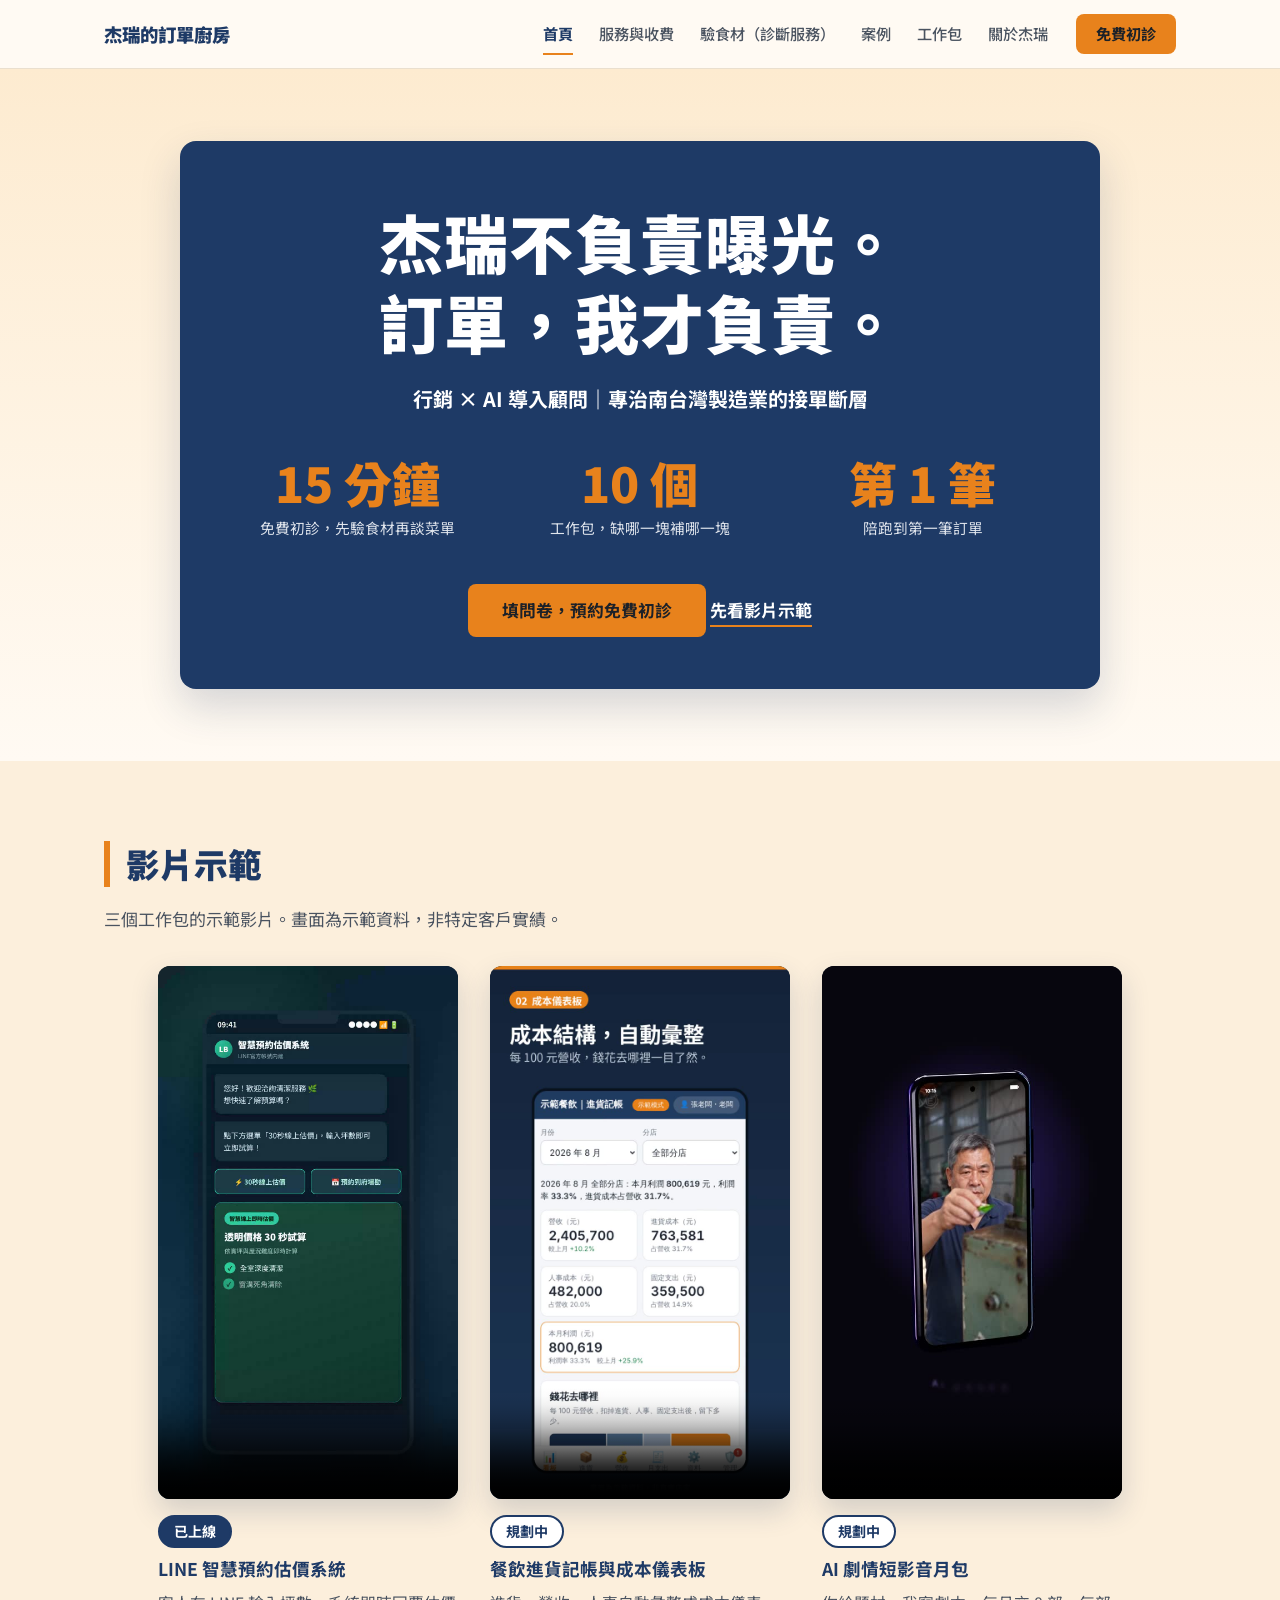
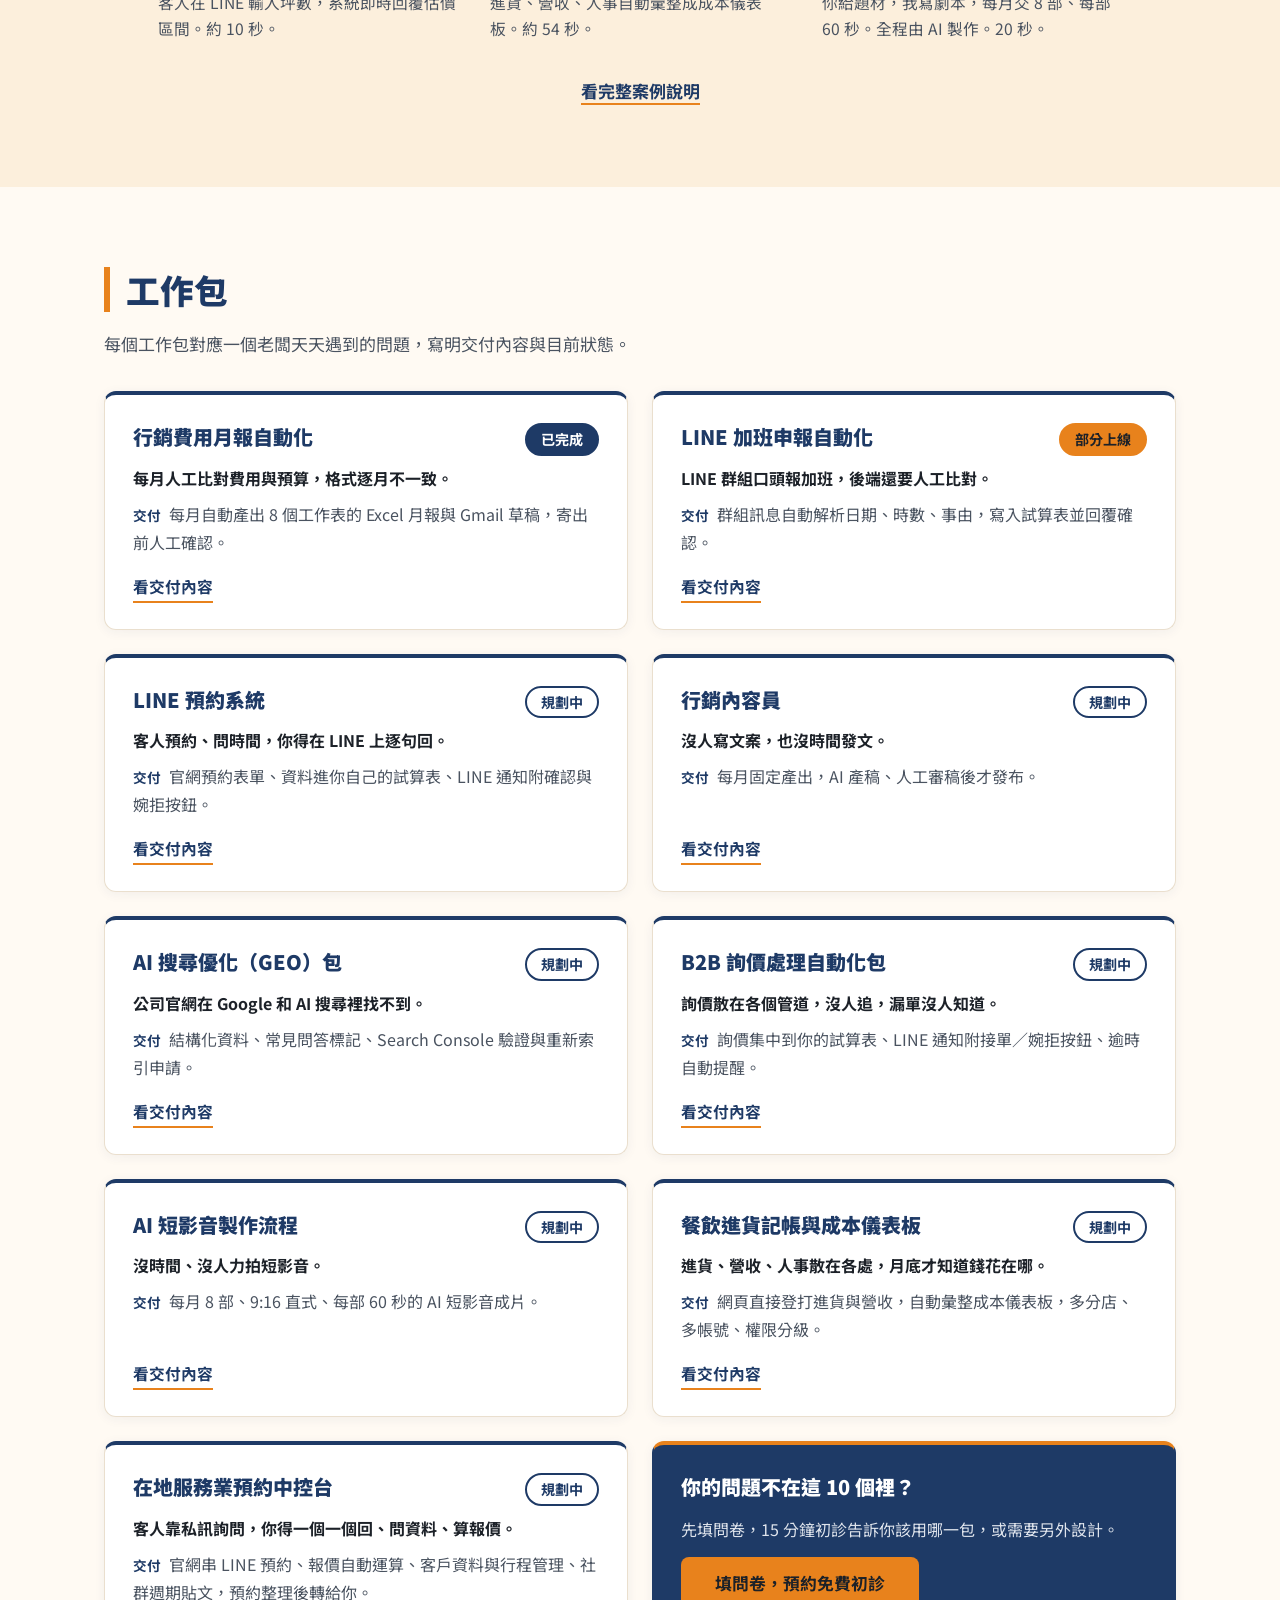
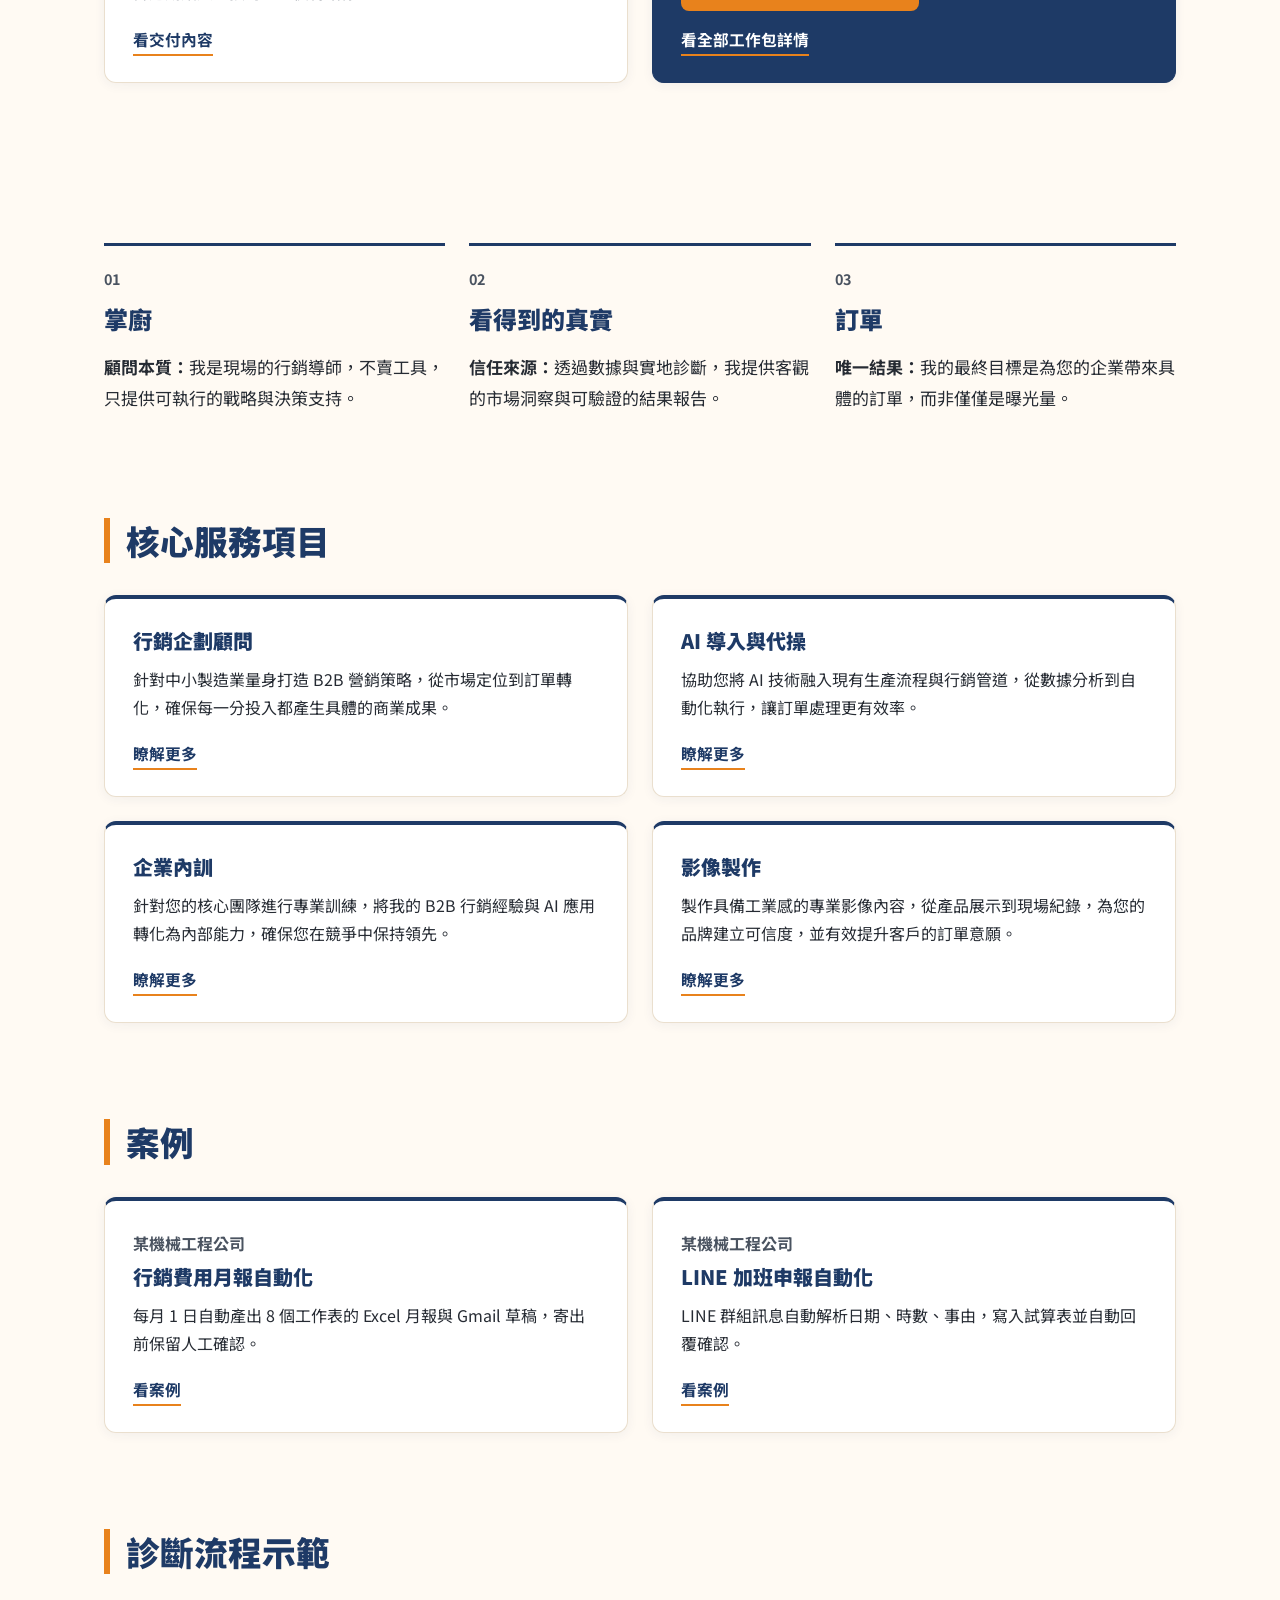
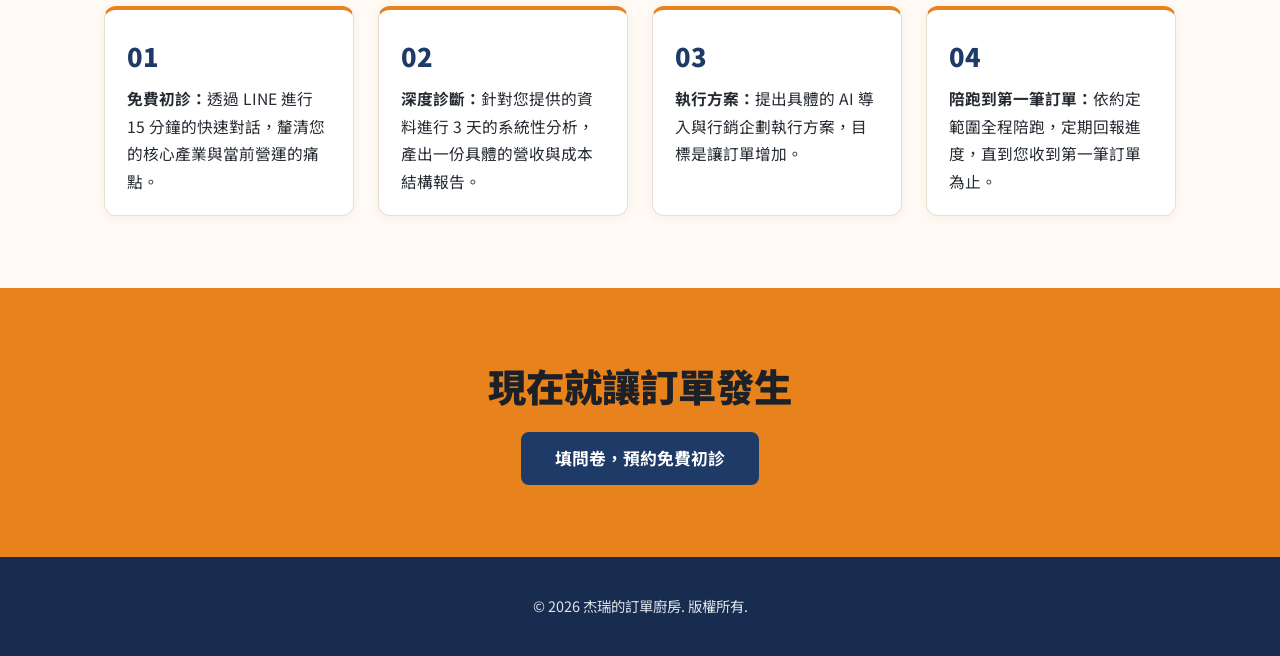
==== index.html @ 2f8b40be "新增工作包「在地服務業預約中控台」（規劃中，收費私訊詢問） - 工作包頁：新增項目與結構化資料，描述更新為十項 - 首頁：新增卡片，工作包數量改為 10 - 服務與收費頁：工作包數量改為 10  Co" ====
<!DOCTYPE html>
<html lang="zh-Hant-TW">
<head>
<meta charset="utf-8">
<meta name="viewport" content="width=device-width, initial-scale=1">
<title>南台灣製造業行銷與 AI 導入顧問｜杰瑞的訂單廚房</title>
<meta name="description" content="行銷 × AI 導入顧問｜專治南台灣製造業的接單斷層">
<meta name="google-site-verification" content="ZZXIAfbLMKlzLzPnod2uPgbXcPOAhWjNeGR3CRo2Qxw" />
<meta property="og:site_name" content="杰瑞的訂單廚房">
<meta property="og:type" content="website">
<meta property="og:title" content="南台灣製造業行銷與 AI 導入顧問｜杰瑞的訂單廚房">
<meta property="og:description" content="行銷 × AI 導入顧問｜專治南台灣製造業的接單斷層">
<meta name="twitter:card" content="summary">
<link rel="canonical" href="https://jerrychang0830-bot.github.io/">
<meta property="og:url" content="https://jerrychang0830-bot.github.io/">
<link rel="icon" href="assets/favicon.svg" type="image/svg+xml">
<link rel="preconnect" href="https://fonts.googleapis.com">
<link rel="preconnect" href="https://fonts.gstatic.com" crossorigin>
<link rel="stylesheet" href="https://fonts.googleapis.com/css2?family=Noto+Sans+TC:wght@400;500;700;900&display=swap">
<link rel="stylesheet" href="assets/style.css">
<script>document.documentElement.classList.add('js')</script>
<script type="application/ld+json">
{
  "@context": "https://schema.org",
  "@type": "ProfessionalService",
  "name": "杰瑞的訂單廚房",
  "url": "https://jerrychang0830-bot.github.io/",
  "description": "行銷 × AI 導入顧問｜專治南台灣製造業的接單斷層",
  "areaServed": "南台灣",
  "founder": {
    "@type": "Person",
    "name": "杰瑞"
  },
  "knowsAbout": [
    "B2B 行銷",
    "AI 導入",
    "LINE 官方帳號自動化",
    "AI 搜尋優化"
  ]
}
</script>
</head>
<body>
<a class="skip" href="#main">跳到主要內容</a>
<header class="site-header">
  <div class="wrap bar">
    <a class="brand" href="./">杰瑞的訂單廚房</a>
    <button class="nav-toggle" type="button" aria-expanded="false" aria-controls="site-nav">選單</button>
    <nav id="site-nav" class="site-nav" aria-label="主選單">
      <ul>
        <li><a href="./" aria-current="page">首頁</a></li>
        <li><a href="services/">服務與收費</a></li>
        <li><a href="diagnosis/">驗食材（診斷服務）</a></li>
        <li><a href="cases/">案例</a></li>
        <li><a href="packages/">工作包</a></li>
        <li><a href="about/">關於杰瑞</a></li>
      </ul>
      <a class="btn btn-sm" href="intake/" rel="noopener">免費初診</a>
    </nav>
  </div>
</header>
<main id="main">
<section class="hero">
  <div class="wrap">
    <div class="panel">
      <h1>杰瑞不負責曝光。<br>訂單，我才負責。</h1>
      <p class="sub">行銷 × AI 導入顧問｜專治南台灣製造業的接單斷層</p>
      <ul class="stats">
        <li><span class="num">15 分鐘</span><span class="lab">免費初診，先驗食材再談菜單</span></li>
        <li><span class="num">10 個</span><span class="lab">工作包，缺哪一塊補哪一塊</span></li>
        <li><span class="num">第 1 筆</span><span class="lab">陪跑到第一筆訂單</span></li>
      </ul>
      <a class="btn" href="intake/" rel="noopener">填問卷，預約免費初診</a>
      <a class="hero-link" href="#demo">先看影片示範</a>
    </div>
  </div>
</section>

<section class="section section-alt" id="demo">
  <div class="wrap">
    <h2 class="sec-title">影片示範</h2>
    <p class="sec-lead">三個工作包的示範影片。畫面為示範資料，非特定客戶實績。</p>
    <div class="demo-grid">
      <figure class="demo">
        <video class="case-video" controls preload="none" playsinline poster="assets/video/line-quote-demo-poster.jpg" aria-label="LINE 智慧預約估價系統示範影片，約 10 秒">
          <source src="assets/video/line-quote-demo.mp4" type="video/mp4">
          你的瀏覽器無法播放影片。
        </video>
        <figcaption>
          <span class="status s-done">已上線</span>
          <strong>LINE 智慧預約估價系統</strong>
          <span>客人在 LINE 輸入坪數，系統即時回覆估價區間。約 10 秒。</span>
        </figcaption>
      </figure>
      <figure class="demo">
        <video class="case-video" controls preload="none" playsinline poster="assets/video/restaurant-system-demo-poster.jpg" aria-label="餐飲進貨記帳與成本儀表板示範影片，約 54 秒">
          <source src="assets/video/restaurant-system-demo.mp4" type="video/mp4">
          你的瀏覽器無法播放影片。
        </video>
        <figcaption>
          <span class="status s-plan">規劃中</span>
          <strong>餐飲進貨記帳與成本儀表板</strong>
          <span>進貨、營收、人事自動彙整成成本儀表板。約 54 秒。</span>
        </figcaption>
      </figure>
      <figure class="demo">
        <video class="case-video" controls preload="none" playsinline poster="assets/video/ai-short-drama-pack.jpg" aria-label="AI 劇情短影音月包介紹影片，20 秒">
          <source src="assets/video/ai-short-drama-pack.mp4" type="video/mp4">
          你的瀏覽器無法播放影片。
        </video>
        <figcaption>
          <span class="status s-plan">規劃中</span>
          <strong>AI 劇情短影音月包</strong>
          <span>你給題材，我寫劇本，每月交 8 部、每部 60 秒。全程由 AI 製作。20 秒。</span>
        </figcaption>
      </figure>
    </div>
    <p class="demo-more"><a class="more-link" href="cases/">看完整案例說明</a></p>
  </div>
</section>

<section class="section" id="packages">
  <div class="wrap">
    <h2 class="sec-title">工作包</h2>
    <p class="sec-lead">每個工作包對應一個老闆天天遇到的問題，寫明交付內容與目前狀態。</p>
    <div class="grid grid-2">
      <article class="card pk">
        <div class="pk-head"><h3>行銷費用月報自動化</h3><span class="status s-done">已完成</span></div>
        <p class="pk-pain">每月人工比對費用與預算，格式逐月不一致。</p>
        <p class="pk-out"><span>交付</span>每月自動產出 8 個工作表的 Excel 月報與 Gmail 草稿，寄出前人工確認。</p>
        <a class="more" href="packages/#pkg-report">看交付內容</a>
      </article>
      <article class="card pk">
        <div class="pk-head"><h3>LINE 加班申報自動化</h3><span class="status s-part">部分上線</span></div>
        <p class="pk-pain">LINE 群組口頭報加班，後端還要人工比對。</p>
        <p class="pk-out"><span>交付</span>群組訊息自動解析日期、時數、事由，寫入試算表並回覆確認。</p>
        <a class="more" href="packages/#pkg-overtime">看交付內容</a>
      </article>
      <article class="card pk">
        <div class="pk-head"><h3>LINE 預約系統</h3><span class="status s-plan">規劃中</span></div>
        <p class="pk-pain">客人預約、問時間，你得在 LINE 上逐句回。</p>
        <p class="pk-out"><span>交付</span>官網預約表單、資料進你自己的試算表、LINE 通知附確認與婉拒按鈕。</p>
        <a class="more" href="packages/#pkg-booking">看交付內容</a>
      </article>
      <article class="card pk">
        <div class="pk-head"><h3>行銷內容員</h3><span class="status s-plan">規劃中</span></div>
        <p class="pk-pain">沒人寫文案，也沒時間發文。</p>
        <p class="pk-out"><span>交付</span>每月固定產出，AI 產稿、人工審稿後才發布。</p>
        <a class="more" href="packages/#pkg-content">看交付內容</a>
      </article>
      <article class="card pk">
        <div class="pk-head"><h3>AI 搜尋優化（GEO）包</h3><span class="status s-plan">規劃中</span></div>
        <p class="pk-pain">公司官網在 Google 和 AI 搜尋裡找不到。</p>
        <p class="pk-out"><span>交付</span>結構化資料、常見問答標記、Search Console 驗證與重新索引申請。</p>
        <a class="more" href="packages/#pkg-geo">看交付內容</a>
      </article>
      <article class="card pk">
        <div class="pk-head"><h3>B2B 詢價處理自動化包</h3><span class="status s-plan">規劃中</span></div>
        <p class="pk-pain">詢價散在各個管道，沒人追，漏單沒人知道。</p>
        <p class="pk-out"><span>交付</span>詢價集中到你的試算表、LINE 通知附接單／婉拒按鈕、逾時自動提醒。</p>
        <a class="more" href="packages/#pkg-inquiry">看交付內容</a>
      </article>
      <article class="card pk">
        <div class="pk-head"><h3>AI 短影音製作流程</h3><span class="status s-plan">規劃中</span></div>
        <p class="pk-pain">沒時間、沒人力拍短影音。</p>
        <p class="pk-out"><span>交付</span>每月 8 部、9:16 直式、每部 60 秒的 AI 短影音成片。</p>
        <a class="more" href="packages/#pkg-video">看交付內容</a>
      </article>
      <article class="card pk">
        <div class="pk-head"><h3>餐飲進貨記帳與成本儀表板</h3><span class="status s-plan">規劃中</span></div>
        <p class="pk-pain">進貨、營收、人事散在各處，月底才知道錢花在哪。</p>
        <p class="pk-out"><span>交付</span>網頁直接登打進貨與營收，自動彙整成本儀表板，多分店、多帳號、權限分級。</p>
        <a class="more" href="packages/#pkg-restaurant">看交付內容</a>
      </article>
      <article class="card pk">
        <div class="pk-head"><h3>在地服務業預約中控台</h3><span class="status s-plan">規劃中</span></div>
        <p class="pk-pain">客人靠私訊詢問，你得一個一個回、問資料、算報價。</p>
        <p class="pk-out"><span>交付</span>官網串 LINE 預約、報價自動運算、客戶資料與行程管理、社群週期貼文，預約整理後轉給你。</p>
        <a class="more" href="packages/#pkg-local-booking">看交付內容</a>
      </article>
      <article class="card pk pk-all">
        <h3>你的問題不在這 10 個裡？</h3>
        <p>先填問卷，15 分鐘初診告訴你該用哪一包，或需要另外設計。</p>
        <a class="btn" href="intake/" rel="noopener">填問卷，預約免費初診</a>
        <a class="more-dark" href="packages/">看全部工作包詳情</a>
      </article>
    </div>
  </div>
</section>

<section class="section">
  <div class="wrap">
    <div class="grid grid-3">
      <article class="pillar">
        <p class="idx">01</p>
        <h2>掌廚</h2>
        <p><strong>顧問本質：</strong>我是現場的行銷導師，不賣工具，只提供可執行的戰略與決策支持。</p>
      </article>
      <article class="pillar">
        <p class="idx">02</p>
        <h2>看得到的真實</h2>
        <p><strong>信任來源：</strong>透過數據與實地診斷，我提供客觀的市場洞察與可驗證的結果報告。</p>
      </article>
      <article class="pillar">
        <p class="idx">03</p>
        <h2>訂單</h2>
        <p><strong>唯一結果：</strong>我的最終目標是為您的企業帶來具體的訂單，而非僅僅是曝光量。</p>
      </article>
    </div>
  </div>
</section>

<section class="section section-tight">
  <div class="wrap">
    <h2 class="sec-title">核心服務項目</h2>
    <div class="grid grid-2">
      <article class="card">
        <h3>行銷企劃顧問</h3>
        <p>針對中小製造業量身打造 B2B 營銷策略，從市場定位到訂單轉化，確保每一分投入都產生具體的商業成果。</p>
        <a class="more" href="services/">瞭解更多</a>
      </article>
      <article class="card">
        <h3>AI 導入與代操</h3>
        <p>協助您將 AI 技術融入現有生產流程與行銷管道，從數據分析到自動化執行，讓訂單處理更有效率。</p>
        <a class="more" href="services/">瞭解更多</a>
      </article>
      <article class="card">
        <h3>企業內訓</h3>
        <p>針對您的核心團隊進行專業訓練，將我的 B2B 行銷經驗與 AI 應用轉化為內部能力，確保您在競爭中保持領先。</p>
        <a class="more" href="services/">瞭解更多</a>
      </article>
      <article class="card">
        <h3>影像製作</h3>
        <p>製作具備工業感的專業影像內容，從產品展示到現場紀錄，為您的品牌建立可信度，並有效提升客戶的訂單意願。</p>
        <a class="more" href="services/">瞭解更多</a>
      </article>
    </div>
  </div>
</section>

<section class="section section-tight">
  <div class="wrap">
    <h2 class="sec-title">案例</h2>
    <div class="grid grid-2">
      <article class="card">
        <p class="client">某機械工程公司</p>
        <h3>行銷費用月報自動化</h3>
        <p>每月 1 日自動產出 8 個工作表的 Excel 月報與 Gmail 草稿，寄出前保留人工確認。</p>
        <a class="more" href="cases/">看案例</a>
      </article>
      <article class="card">
        <p class="client">某機械工程公司</p>
        <h3>LINE 加班申報自動化</h3>
        <p>LINE 群組訊息自動解析日期、時數、事由，寫入試算表並自動回覆確認。</p>
        <a class="more" href="cases/">看案例</a>
      </article>
    </div>
  </div>
</section>

<section class="section section-tight">
  <div class="wrap">
    <h2 class="sec-title">診斷流程示範</h2>
    <ol class="flow">
      <li><span class="step-no">01</span><p><strong>免費初診：</strong>透過 LINE 進行 15 分鐘的快速對話，釐清您的核心產業與當前營運的痛點。</p></li>
      <li><span class="step-no">02</span><p><strong>深度診斷：</strong>針對您提供的資料進行 3 天的系統性分析，產出一份具體的營收與成本結構報告。</p></li>
      <li><span class="step-no">03</span><p><strong>執行方案：</strong>提出具體的 AI 導入與行銷企劃執行方案，目標是讓訂單增加。</p></li>
      <li><span class="step-no">04</span><p><strong>陪跑到第一筆訂單：</strong>依約定範圍全程陪跑，定期回報進度，直到您收到第一筆訂單為止。</p></li>
    </ol>
  </div>
</section>

<section class="cta-band">
  <div class="wrap">
    <h2>現在就讓訂單發生</h2>
    <a class="btn" href="intake/" rel="noopener">填問卷，預約免費初診</a>
  </div>
</section>
</main>
<footer class="site-footer">
  <div class="wrap">
    <p>© 2026 杰瑞的訂單廚房. 版權所有.</p>
  </div>
</footer>
<script src="assets/site.js" defer></script>
</body>
</html>
---- assets/style.css ----
:root {
  --navy: #1e3a66;
  --navy-deep: #172c4e;
  --ink: #1c2128;
  --orange: #e8821c;
  --paper: #fffaf3;
  --mist: #fcefdc;
  --line: #eadfce;
  --cream: #fdebd0;
  --text: #262b33;
  --muted: #4a5360;
  --on-dark: #dfe4ec;
  --font: "Noto Sans TC", "PingFang TC", "Microsoft JhengHei", "Heiti TC", system-ui, sans-serif;
}

*, *::before, *::after { box-sizing: border-box; }

html { scroll-behavior: smooth; -webkit-text-size-adjust: 100%; }

body {
  margin: 0;
  font-family: var(--font);
  font-size: 1.0625rem;
  line-height: 1.85;
  color: var(--text);
  background: var(--paper);
}

img { max-width: 100%; height: auto; }

h1, h2, h3, p, ul, ol { margin: 0; }
ul, ol { padding: 0; list-style: none; }

a { color: inherit; }

.wrap {
  width: 100%;
  max-width: 1120px;
  margin: 0 auto;
  padding: 0 24px;
}

.skip {
  position: absolute;
  left: 12px;
  top: -100px;
  z-index: 100;
  background: var(--ink);
  color: #fff;
  padding: 10px 16px;
  border-radius: 4px;
}
.skip:focus { top: 12px; }

:focus-visible { outline: 3px solid var(--navy); outline-offset: 3px; }
.panel :focus-visible,
.page-hero :focus-visible,
.site-footer :focus-visible { outline-color: #fff; }

/* ---------- 版頭 ---------- */
.site-header {
  position: sticky;
  top: 0;
  z-index: 50;
  background: var(--paper);
  border-bottom: 1px solid var(--line);
}
.bar {
  display: flex;
  align-items: center;
  justify-content: space-between;
  gap: 24px;
  min-height: 68px;
}
.brand {
  font-weight: 900;
  font-size: 1.15rem;
  color: var(--navy);
  text-decoration: none;
  white-space: nowrap;
}
.site-nav {
  display: flex;
  align-items: center;
  gap: 28px;
}
.site-nav ul { display: flex; gap: 26px; }
.site-nav li a {
  display: block;
  padding: 6px 0;
  font-size: 0.95rem;
  font-weight: 500;
  color: var(--muted);
  text-decoration: none;
  border-bottom: 2px solid transparent;
}
.site-nav li a:hover { color: var(--navy); }
.site-nav li a[aria-current="page"] {
  color: var(--navy);
  font-weight: 700;
  border-bottom-color: var(--orange);
}
.nav-toggle {
  display: none;
  font: inherit;
  font-weight: 700;
  font-size: 0.95rem;
  color: var(--navy);
  background: none;
  border: 2px solid var(--navy);
  border-radius: 4px;
  padding: 6px 14px;
  cursor: pointer;
}

/* ---------- 按鈕 ---------- */
.btn {
  display: inline-block;
  padding: 15px 34px;
  font-family: inherit;
  font-size: 1.05rem;
  font-weight: 700;
  line-height: 1.4;
  text-align: center;
  text-decoration: none;
  text-wrap: balance;
  color: var(--ink);
  background: var(--orange);
  border-radius: 8px;
  transition: background-color 0.15s;
}
.btn:hover { background: #f29a3f; }
.btn-sm { padding: 9px 20px; font-size: 0.95rem; white-space: nowrap; }
.btn-navy { color: #fff; background: var(--navy); }
.btn-navy:hover { background: var(--navy-deep); }

/* ---------- 首頁首屏 ---------- */
.hero {
  background: linear-gradient(180deg, var(--cream) 0%, var(--paper) 100%);
  padding: 72px 0;
}
.panel {
  max-width: 920px;
  margin: 0 auto;
  padding: 60px 48px 52px;
  text-align: center;
  color: #fff;
  background: var(--navy);
  border-radius: 16px;
  box-shadow: 0 18px 40px rgba(30, 58, 102, 0.18);
}
.panel h1 {
  font-size: clamp(2.3rem, 6vw, 4rem);
  font-weight: 900;
  line-height: 1.25;
  letter-spacing: 0.02em;
}
.panel .sub {
  margin-top: 22px;
  font-size: clamp(1rem, 2.2vw, 1.25rem);
  font-weight: 700;
  line-height: 1.6;
}
.stats {
  display: grid;
  grid-template-columns: repeat(3, 1fr);
  gap: 24px;
  margin: 40px 0 40px;
}
.stats li { display: flex; flex-direction: column; gap: 6px; }
.stats .num {
  font-size: clamp(2rem, 4.4vw, 3rem);
  font-weight: 900;
  line-height: 1.15;
  color: var(--orange);
}
.stats .lab {
  font-size: 0.92rem;
  line-height: 1.6;
  color: var(--on-dark);
  text-wrap: balance;
}
.panel .note {
  margin-top: 16px;
  font-size: 0.95rem;
  color: var(--on-dark);
}

/* ---------- 區塊 ---------- */
.section { padding: 80px 0; }
.section-tight { padding: 24px 0 72px; }
.section-alt { background: var(--mist); }

.sec-title {
  margin-bottom: 32px;
  padding-left: 16px;
  border-left: 6px solid var(--orange);
  font-size: clamp(1.6rem, 3.4vw, 2.1rem);
  font-weight: 900;
  line-height: 1.35;
  color: var(--navy);
}

.grid { display: grid; gap: 24px; }
.grid-2 { grid-template-columns: repeat(2, 1fr); }
.grid-3 { grid-template-columns: repeat(3, 1fr); }

.pillar {
  padding-top: 20px;
  border-top: 3px solid var(--navy);
}
.pillar .idx {
  font-size: 0.9rem;
  font-weight: 700;
  color: var(--muted);
}
.pillar h2 {
  margin: 4px 0 10px;
  font-size: 1.5rem;
  font-weight: 900;
  color: var(--navy);
}
.pillar p { color: var(--text); }

.card {
  display: flex;
  flex-direction: column;
  gap: 10px;
  padding: 28px 28px 26px;
  background: #fff;
  border: 1px solid var(--line);
  border-top: 4px solid var(--navy);
  border-radius: 12px;
  box-shadow: 0 2px 12px rgba(30, 58, 102, 0.06);
}
.card h3 {
  font-size: 1.25rem;
  font-weight: 900;
  line-height: 1.4;
  color: var(--navy);
}
.card p { font-size: 1rem; line-height: 1.75; }
.card .more {
  align-self: flex-start;
  margin-top: auto;
  padding-top: 8px;
  font-weight: 700;
  font-size: 0.98rem;
  color: var(--navy);
  text-decoration: none;
  border-bottom: 2px solid var(--orange);
}
.card .more:hover { color: var(--navy-deep); border-bottom-color: var(--navy); }
.plan.featured {
  background: #fff;
  border: 3px solid var(--navy);
  border-top-width: 6px;
}
.badge {
  align-self: flex-start;
  padding: 2px 12px;
  font-size: 0.85rem;
  font-weight: 700;
  color: var(--ink);
  background: var(--orange);
  border-radius: 999px;
}

/* ---------- 流程 ---------- */
.flow {
  display: grid;
  grid-template-columns: repeat(4, 1fr);
  gap: 24px;
  counter-reset: none;
}
.flow > li {
  padding: 22px 22px 20px;
  background: #fff;
  border: 1px solid var(--line);
  border-top: 4px solid var(--orange);
  border-radius: 12px;
  box-shadow: 0 2px 12px rgba(30, 58, 102, 0.06);
}
.flow .step-no {
  display: block;
  margin-bottom: 6px;
  font-size: 1.6rem;
  font-weight: 900;
  color: var(--navy);
}
.flow p { font-size: 0.98rem; line-height: 1.75; }
.flow-3 { grid-template-columns: repeat(3, 1fr); }
.flow-3 p { font-size: 1.15rem; }

/* ---------- 行動呼籲 ---------- */
.cta-band {
  padding: 72px 0;
  text-align: center;
  color: var(--ink);
  background: var(--orange);
}
.cta-band h2 {
  margin-bottom: 20px;
  font-size: clamp(1.7rem, 4vw, 2.4rem);
  font-weight: 900;
  line-height: 1.35;
}
.cta-band p {
  max-width: 34em;
  margin: 0 auto 28px;
  color: var(--ink);
}
.cta-band .btn { color: #fff; background: var(--navy); }
.cta-band .btn:hover { background: var(--navy-deep); }
.cta-band :focus-visible { outline-color: var(--navy-deep); }

/* ---------- 內頁首屏 ---------- */
.page-hero {
  padding: 72px 0 64px;
  color: #fff;
  background: var(--navy);
}
.page-hero h1 {
  font-size: clamp(2rem, 5vw, 3.2rem);
  font-weight: 900;
  line-height: 1.3;
}
.page-hero .lead {
  max-width: 36em;
  margin-top: 20px;
  font-size: 1.1rem;
  color: var(--on-dark);
}
.eyebrow {
  margin-bottom: 10px;
  font-size: 0.9rem;
  font-weight: 700;
  letter-spacing: 0.14em;
  color: var(--orange);
}
.tags {
  display: flex;
  flex-wrap: wrap;
  gap: 12px;
  margin-top: 28px;
}
.tags li {
  padding: 6px 16px;
  font-size: 0.95rem;
  font-weight: 700;
  border: 2px solid var(--orange);
  border-radius: 999px;
}

/* ---------- 文章型內頁 ---------- */
.prose { max-width: 760px; }
.prose > p, .prose > ol { margin-bottom: 20px; }
.prose .btn { margin-top: 12px; }
.plain { counter-reset: n; }
.plain li {
  position: relative;
  padding: 12px 0 12px 44px;
  border-bottom: 1px solid var(--line);
  counter-increment: n;
}
.plain li::before {
  content: counter(n);
  position: absolute;
  left: 0;
  top: 12px;
  width: 30px;
  height: 30px;
  line-height: 30px;
  text-align: center;
  font-size: 0.95rem;
  font-weight: 700;
  color: #fff;
  background: var(--navy);
  border-radius: 50%;
}
.action { margin-top: 36px; }
.note-dark { margin-top: 12px; color: var(--muted); font-size: 0.95rem; }

/* ---------- 關於 ---------- */
.years {
  display: flex;
  align-items: center;
  gap: 32px;
  max-width: 820px;
}
.years .big {
  font-size: clamp(4rem, 12vw, 7rem);
  font-weight: 900;
  line-height: 1;
  color: var(--orange);
}
.years p:last-child { font-size: 1.15rem; }

/* ---------- 部落格 ---------- */
.posts li {
  padding: 22px 0;
  border-bottom: 1px solid var(--line);
}
.posts li:first-child { border-top: 1px solid var(--line); }
.posts h2 {
  font-size: 1.3rem;
  font-weight: 700;
  line-height: 1.55;
  color: var(--navy);
}
.meta {
  display: flex;
  gap: 18px;
  margin-top: 6px;
  font-size: 0.92rem;
  color: var(--muted);
}

/* ---------- 版尾 ---------- */
.site-footer {
  padding: 36px 0;
  text-align: center;
  font-size: 0.9rem;
  color: var(--on-dark);
  background: var(--navy-deep);
}

/* ---------- 平板 ---------- */
@media (max-width: 980px) {
  .grid-3 { grid-template-columns: repeat(2, 1fr); }
  .flow { grid-template-columns: repeat(2, 1fr); }
}

/* ---------- 手機 ---------- */
@media (max-width: 1000px) {
  .js .nav-toggle { display: inline-block; }
  .js .site-nav {
    display: none;
    position: absolute;
    left: 0;
    right: 0;
    top: 100%;
    flex-direction: column;
    align-items: stretch;
    gap: 16px;
    padding: 12px 24px 24px;
    background: var(--paper);
    border-bottom: 1px solid var(--line);
  }
  .js .site-nav.open { display: flex; }
  .site-nav ul { flex-direction: column; gap: 0; }
  .site-nav li a { padding: 12px 0; border-bottom: 1px solid var(--line); }
  .bar { flex-wrap: wrap; }
  .site-nav .btn { align-self: flex-start; }
}

@media (max-width: 640px) {
  body { font-size: 1rem; }
  .wrap { padding: 0 18px; }
  .hero { padding: 36px 0; }
  .panel { padding: 40px 22px 36px; }
  .stats { grid-template-columns: 1fr; gap: 22px; margin: 32px 0; }
  .section { padding: 56px 0; }
  .section-tight { padding: 16px 0 52px; }
  .grid-2, .grid-3, .flow, .flow-3 { grid-template-columns: 1fr; }
  .page-hero { padding: 48px 0 44px; }
  .years { flex-direction: column; align-items: flex-start; gap: 12px; }
  .btn { width: 100%; }
  .btn-sm { width: auto; }
  .cta-band { padding: 56px 0; }
}

@media (prefers-reduced-motion: reduce) {
  html { scroll-behavior: auto; }
  * { transition: none !important; }
}

/* ---------- 問卷 ---------- */
.hp { position: absolute; left: -9999px; width: 1px; height: 1px; overflow: hidden; }
#intake .sec-title { margin-top: 48px; }
#intake .sec-title:first-of-type { margin-top: 0; }
.field { margin: 0 0 28px; padding: 0; border: 0; min-width: 0; }
.q { display: block; margin-bottom: 8px; padding: 0; font-weight: 700; color: var(--navy); }
.q .sub { font-weight: 400; color: var(--muted); font-size: 0.95rem; }
.hint { margin: -4px 0 8px; font-size: 0.92rem; color: var(--muted); }
.inp {
  display: block;
  width: 100%;
  padding: 12px 14px;
  font: inherit;
  color: var(--text);
  background: #fff;
  border: 2px solid var(--line);
  border-radius: 4px;
}
.inp:focus { border-color: var(--navy); }
textarea.inp { resize: vertical; }
.opt {
  display: flex;
  align-items: flex-start;
  gap: 10px;
  padding: 10px 14px;
  margin-bottom: 8px;
  background: var(--mist);
  border-radius: 4px;
  cursor: pointer;
}
.opt input { flex: none; width: 20px; height: 20px; margin-top: 5px; accent-color: var(--navy); }
.form-msg { margin: 16px 0; padding: 12px 16px; color: #7a1f1f; background: #fbeaea; border-left: 4px solid #b3261e; border-radius: 4px; }
.done .btn { margin-top: 12px; }

/* ---------- 案例與工作包 ---------- */
.client {
  font-size: 0.9rem;
  font-weight: 700;
  color: var(--muted);
}
.case-list { display: grid; gap: 28px; }
.case {
  padding: 28px 32px 24px;
  background: #fff;
  border: 1px solid var(--line);
  border-top: 4px solid var(--navy);
  border-radius: 12px;
  box-shadow: 0 2px 12px rgba(30, 58, 102, 0.06);
}
.case-head {
  display: flex;
  justify-content: space-between;
  align-items: flex-start;
  gap: 16px;
  margin-bottom: 18px;
}
.case-head h2 {
  font-size: 1.4rem;
  font-weight: 900;
  line-height: 1.4;
  color: var(--navy);
}
.status {
  flex: none;
  padding: 3px 14px;
  font-size: 0.88rem;
  font-weight: 700;
  line-height: 1.6;
  white-space: nowrap;
  border: 2px solid var(--navy);
  border-radius: 999px;
}
.s-done { color: #fff; background: var(--navy); }
.s-part { color: var(--ink); background: var(--orange); border-color: var(--orange); }
.s-plan { color: var(--navy); background: #fff; }
.kv {
  display: grid;
  grid-template-columns: 9.5em 1fr;
  gap: 0;
  margin: 0;
}
.kv dt, .kv dd {
  margin: 0;
  padding: 12px 0;
  border-top: 1px solid var(--line);
}
.kv dt { font-weight: 700; color: var(--navy); padding-right: 16px; }
.bullets { padding-left: 1.2em; list-style: disc; }
.bullets li { margin: 2px 0; }
.pkg { padding: 24px 24px 20px; }
.pkg .kv { grid-template-columns: 1fr; }
.pkg .kv dt { padding: 12px 0 0; border-top: 1px solid var(--line); }
.pkg .kv dd { padding: 2px 0 12px; border-top: 0; }
.card .client { margin-bottom: -4px; }
.case-media {
  display: grid;
  grid-template-columns: 300px 1fr;
  gap: 32px;
  align-items: start;
}
.case-video {
  display: block;
  width: 100%;
  aspect-ratio: 9 / 16;
  background: #0b141f;
  border-radius: 12px;
}
.pkg-video { margin: 0 0 12px; }
.pkg-video video { display: block; width: 100%; max-width: 270px; aspect-ratio: 9 / 16; background: #000; border-radius: 4px; }
.pkg-video figcaption { margin-top: 6px; font-size: 0.88rem; color: var(--muted); }

@media (max-width: 640px) {
  .case { padding: 22px 18px 18px; }
  .case-head { flex-direction: column; gap: 10px; }
  .case-media { grid-template-columns: 1fr; gap: 18px; }
  .case-video { max-width: 320px; margin: 0 auto; }
  .kv { grid-template-columns: 1fr; }
  .kv dt { padding: 12px 0 0; border-top: 1px solid var(--line); }
  .kv dd { padding: 2px 0 12px; border-top: 0; }
}

/* ---------- 首頁工作包 ---------- */
.hero-link {
  display: inline-block;
  margin-top: 14px;
  font-weight: 700;
  color: #fff;
  text-decoration: none;
  border-bottom: 2px solid var(--orange);
}
.hero-link:hover { color: var(--orange); }
.sec-lead { margin: -16px 0 32px; color: var(--muted); }
.pkg[id] { scroll-margin-top: 92px; }
#packages { scroll-margin-top: 68px; }
.pk { gap: 8px; }
.pk-head {
  display: flex;
  justify-content: space-between;
  align-items: flex-start;
  gap: 12px;
}
.pk-pain { font-weight: 700; color: var(--ink); }
.pk-out { color: var(--muted); }
.pk-out span {
  margin-right: 8px;
  font-size: 0.85rem;
  font-weight: 700;
  color: var(--navy);
}
.pk-all {
  justify-content: center;
  align-items: flex-start;
  gap: 14px;
  color: #fff;
  background: var(--navy);
  border-color: var(--navy);
  border-top-color: var(--orange);
}
.pk-all h3 { color: #fff; }
.pk-all p { color: var(--on-dark); }
.pk-all :focus-visible { outline-color: #fff; }
.more-dark {
  font-weight: 700;
  font-size: 0.98rem;
  color: #fff;
  text-decoration: none;
  border-bottom: 2px solid var(--orange);
}
.more-dark:hover { color: var(--orange); }

/* ---------- 首頁影片示範 ---------- */
.demo-grid {
  display: grid;
  grid-template-columns: repeat(3, minmax(0, 300px));
  justify-content: center;
  gap: 32px;
}
.demo { margin: 0; }
.demo .case-video { box-shadow: 0 12px 28px rgba(30, 58, 102, 0.18); }
.demo figcaption {
  display: flex;
  flex-direction: column;
  align-items: flex-start;
  gap: 6px;
  margin-top: 16px;
  font-size: 0.98rem;
  line-height: 1.7;
  color: var(--muted);
}
.demo figcaption strong { font-size: 1.1rem; color: var(--navy); }
.demo-more { margin-top: 32px; text-align: center; }
.more-link {
  font-weight: 700;
  color: var(--navy);
  text-decoration: none;
  border-bottom: 2px solid var(--orange);
}
.more-link:hover { color: var(--navy-deep); border-bottom-color: var(--navy); }

@media (max-width: 640px) {
  .pk-head { flex-direction: column; gap: 8px; }
  .sec-lead { margin-top: -20px; }
  .demo-grid { grid-template-columns: minmax(0, 320px); gap: 32px; }
}
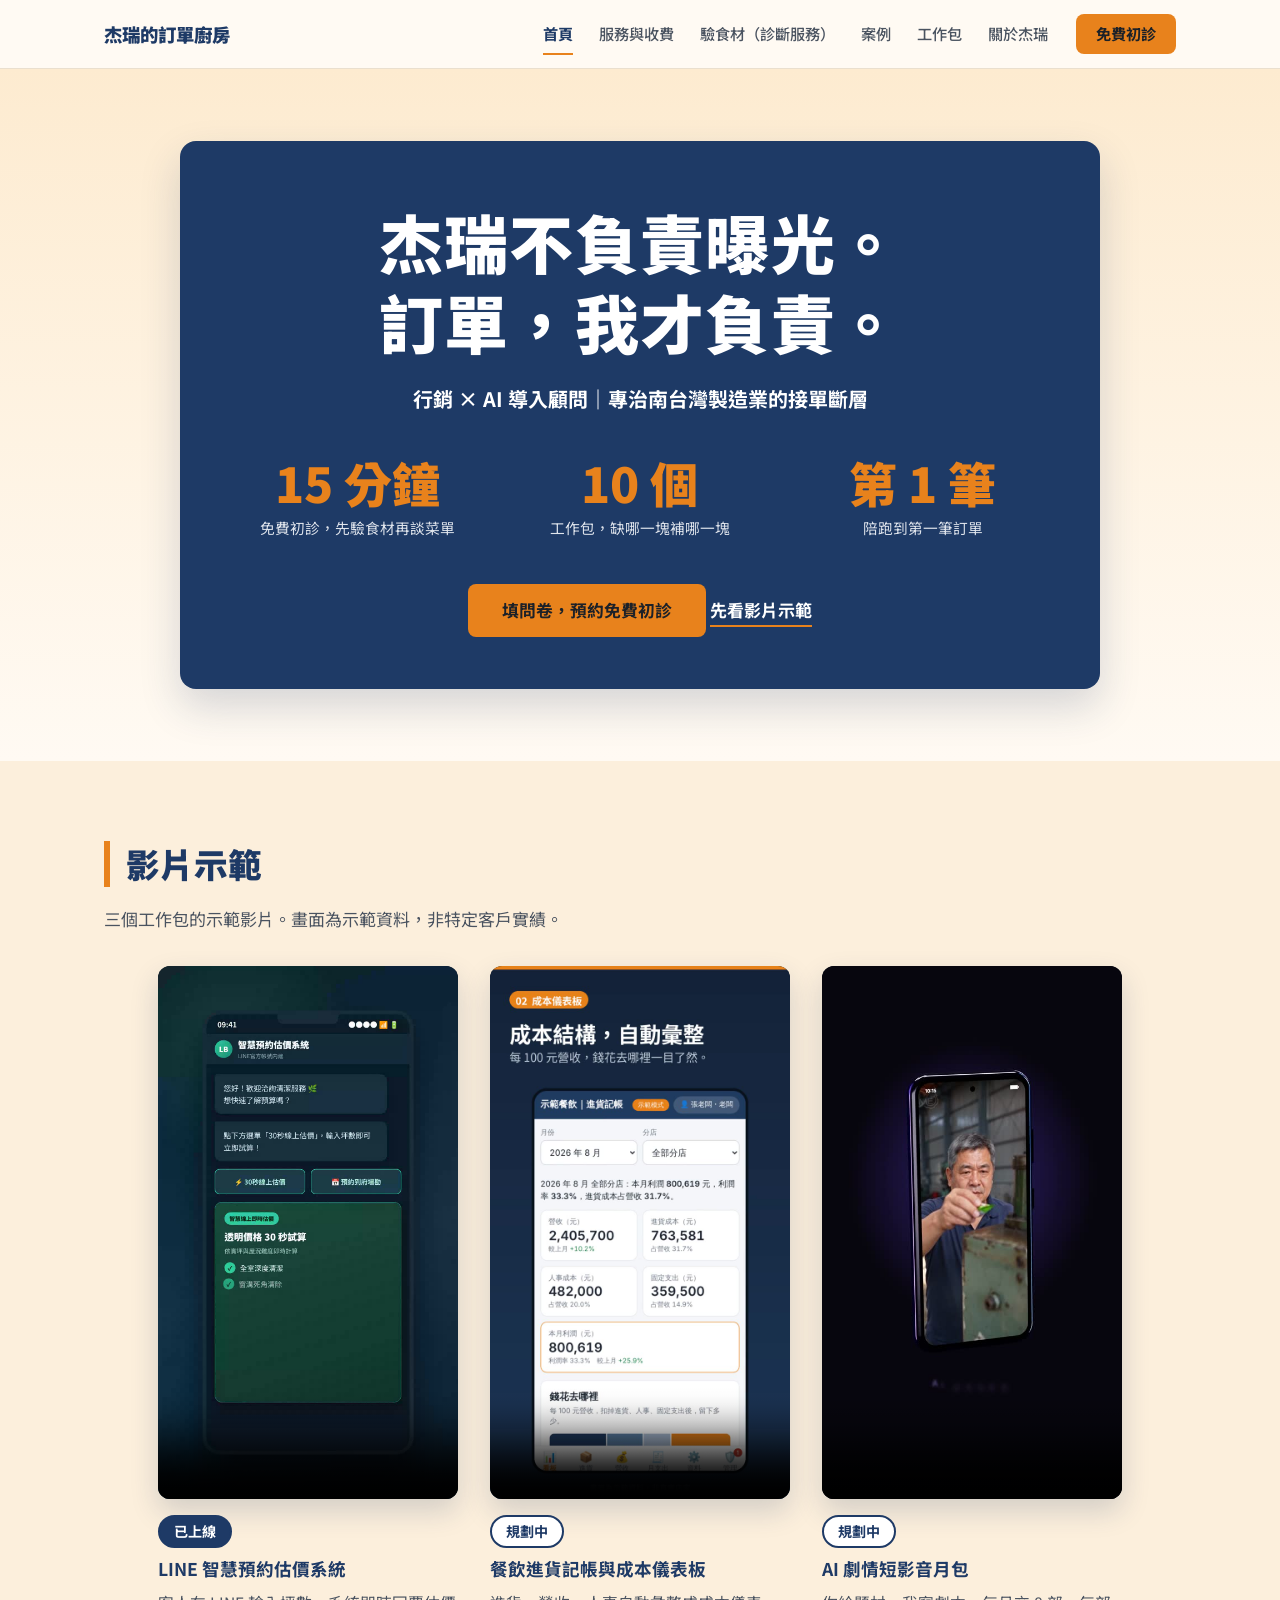
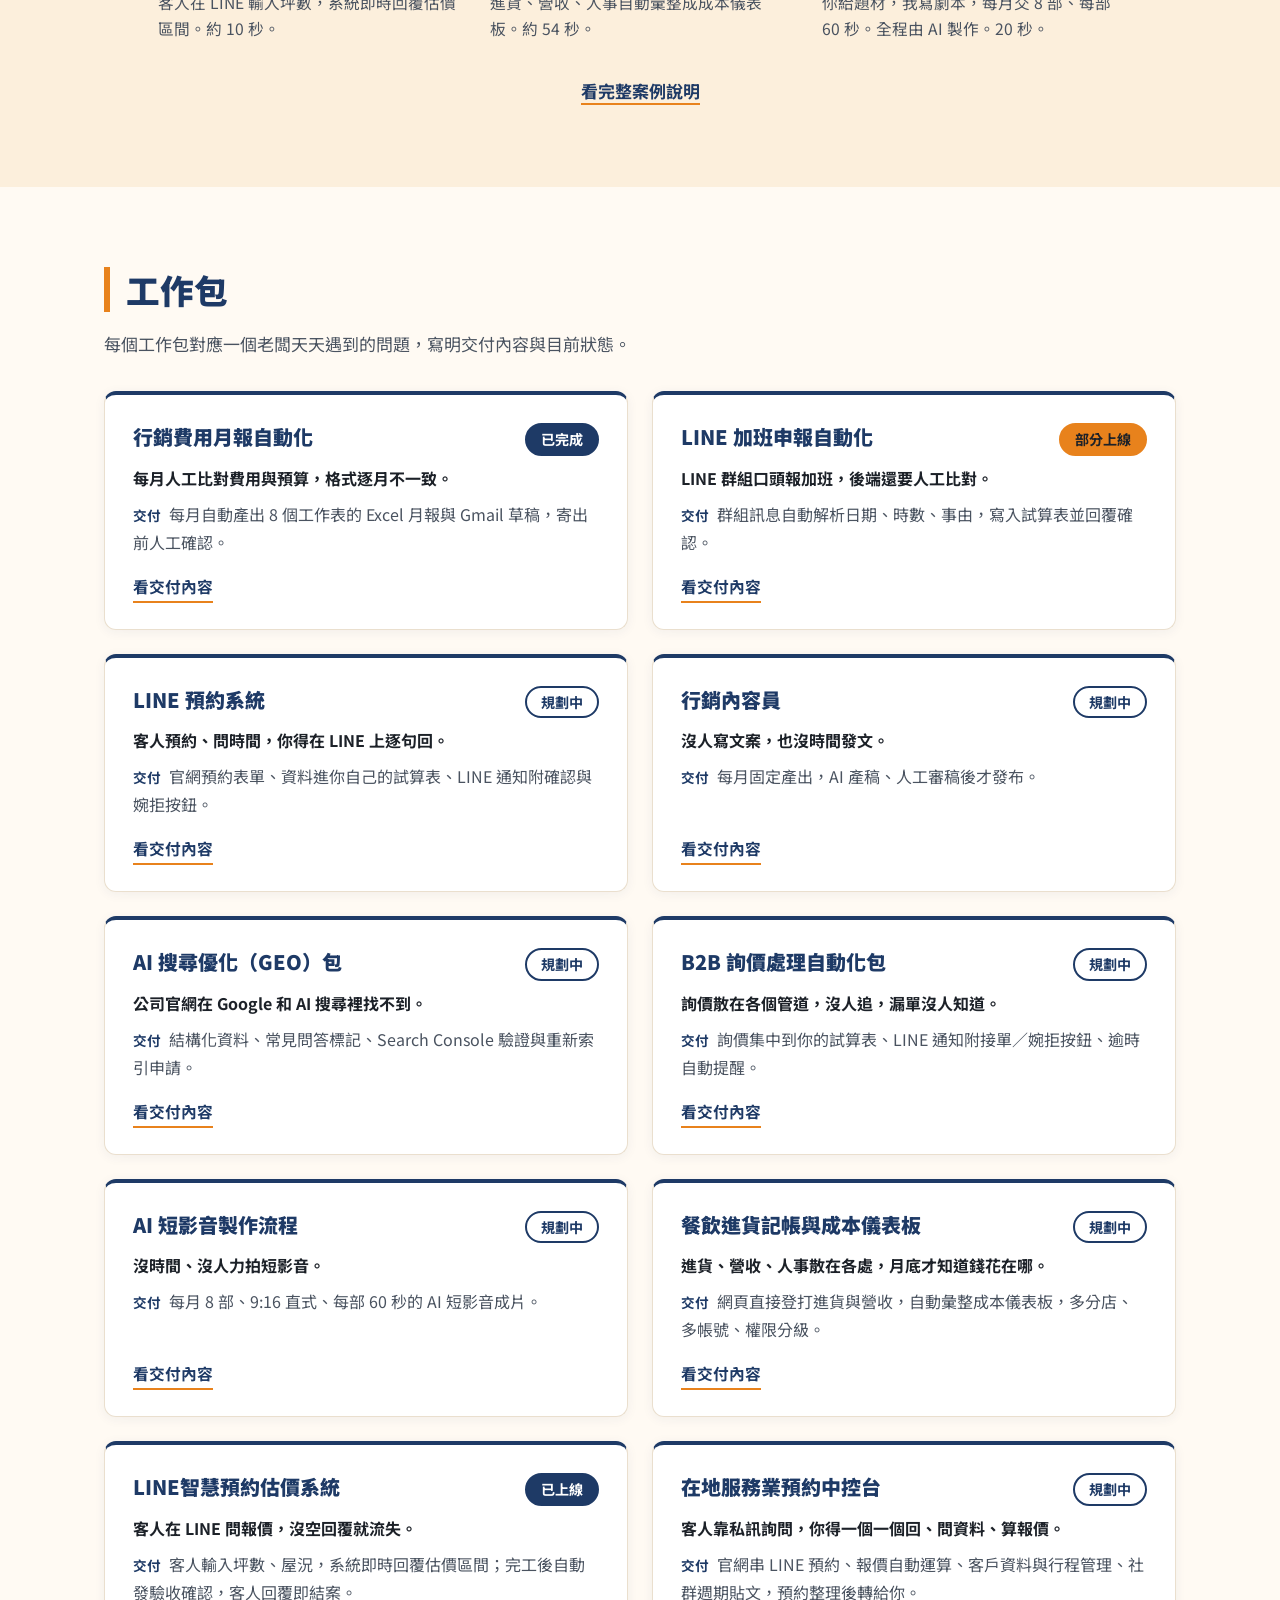
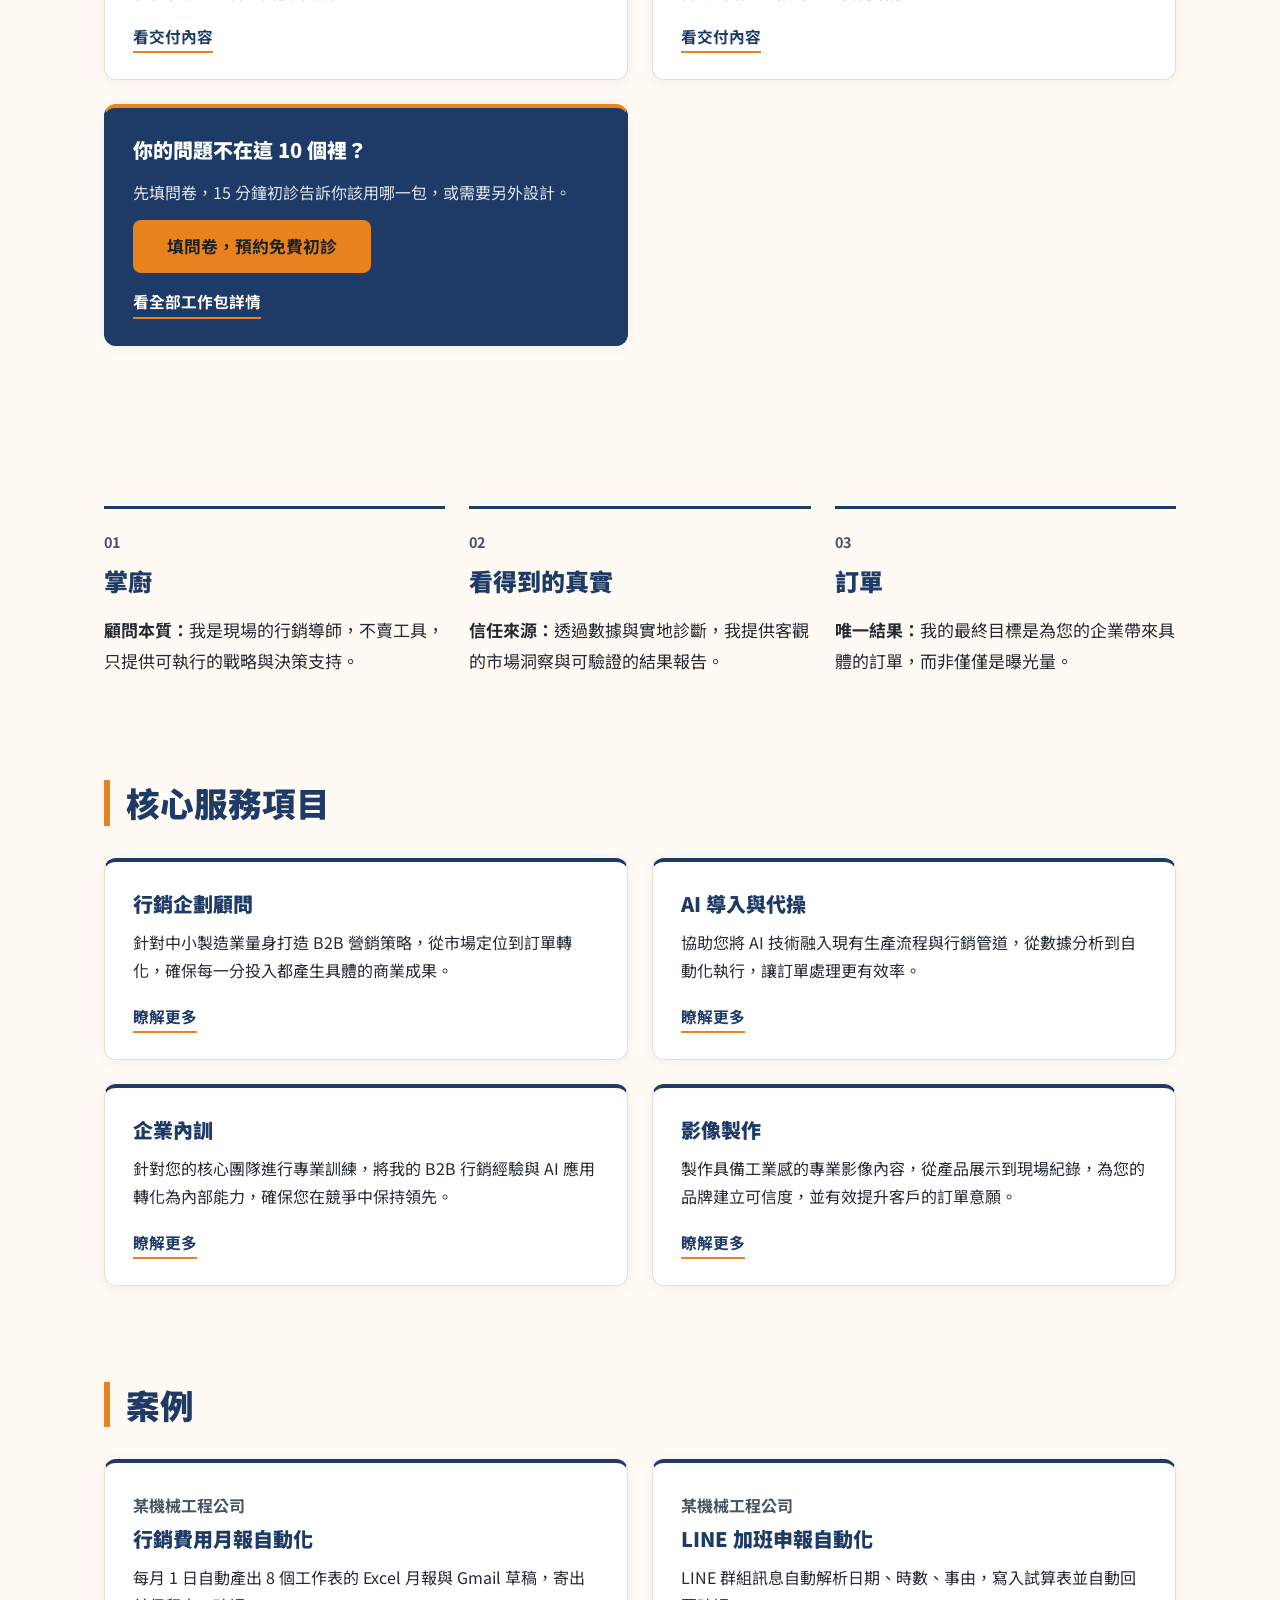
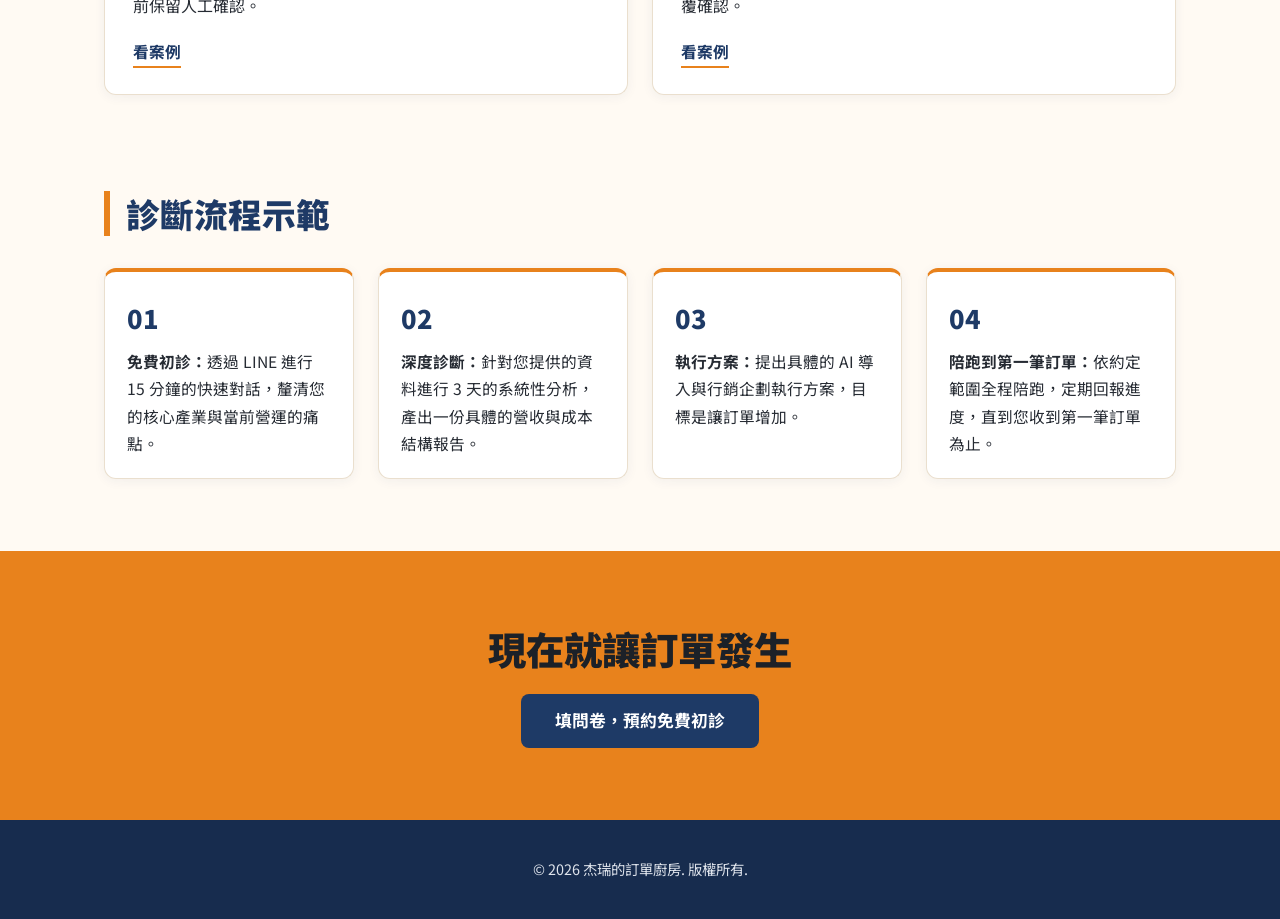
==== commit a1a5563e: "首頁補上「LINE智慧預約估價系統」卡片，工作包卡片共 10 張 Co-Authored-By: Claude Sonnet 5.5 <noreply@anthropic.com> Claude-Se" ====
--- a/index.html
+++ b/index.html
@@ -173,6 +173,12 @@
         <a class="more" href="packages/#pkg-restaurant">看交付內容</a>
       </article>
       <article class="card pk">
+        <div class="pk-head"><h3>LINE智慧預約估價系統</h3><span class="status s-done">已上線</span></div>
+        <p class="pk-pain">客人在 LINE 問報價，沒空回覆就流失。</p>
+        <p class="pk-out"><span>交付</span>客人輸入坪數、屋況，系統即時回覆估價區間；完工後自動發驗收確認，客人回覆即結案。</p>
+        <a class="more" href="packages/#pkg-line-quote">看交付內容</a>
+      </article>
+      <article class="card pk">
         <div class="pk-head"><h3>在地服務業預約中控台</h3><span class="status s-plan">規劃中</span></div>
         <p class="pk-pain">客人靠私訊詢問，你得一個一個回、問資料、算報價。</p>
         <p class="pk-out"><span>交付</span>官網串 LINE 預約、報價自動運算、客戶資料與行程管理、社群週期貼文，預約整理後轉給你。</p>
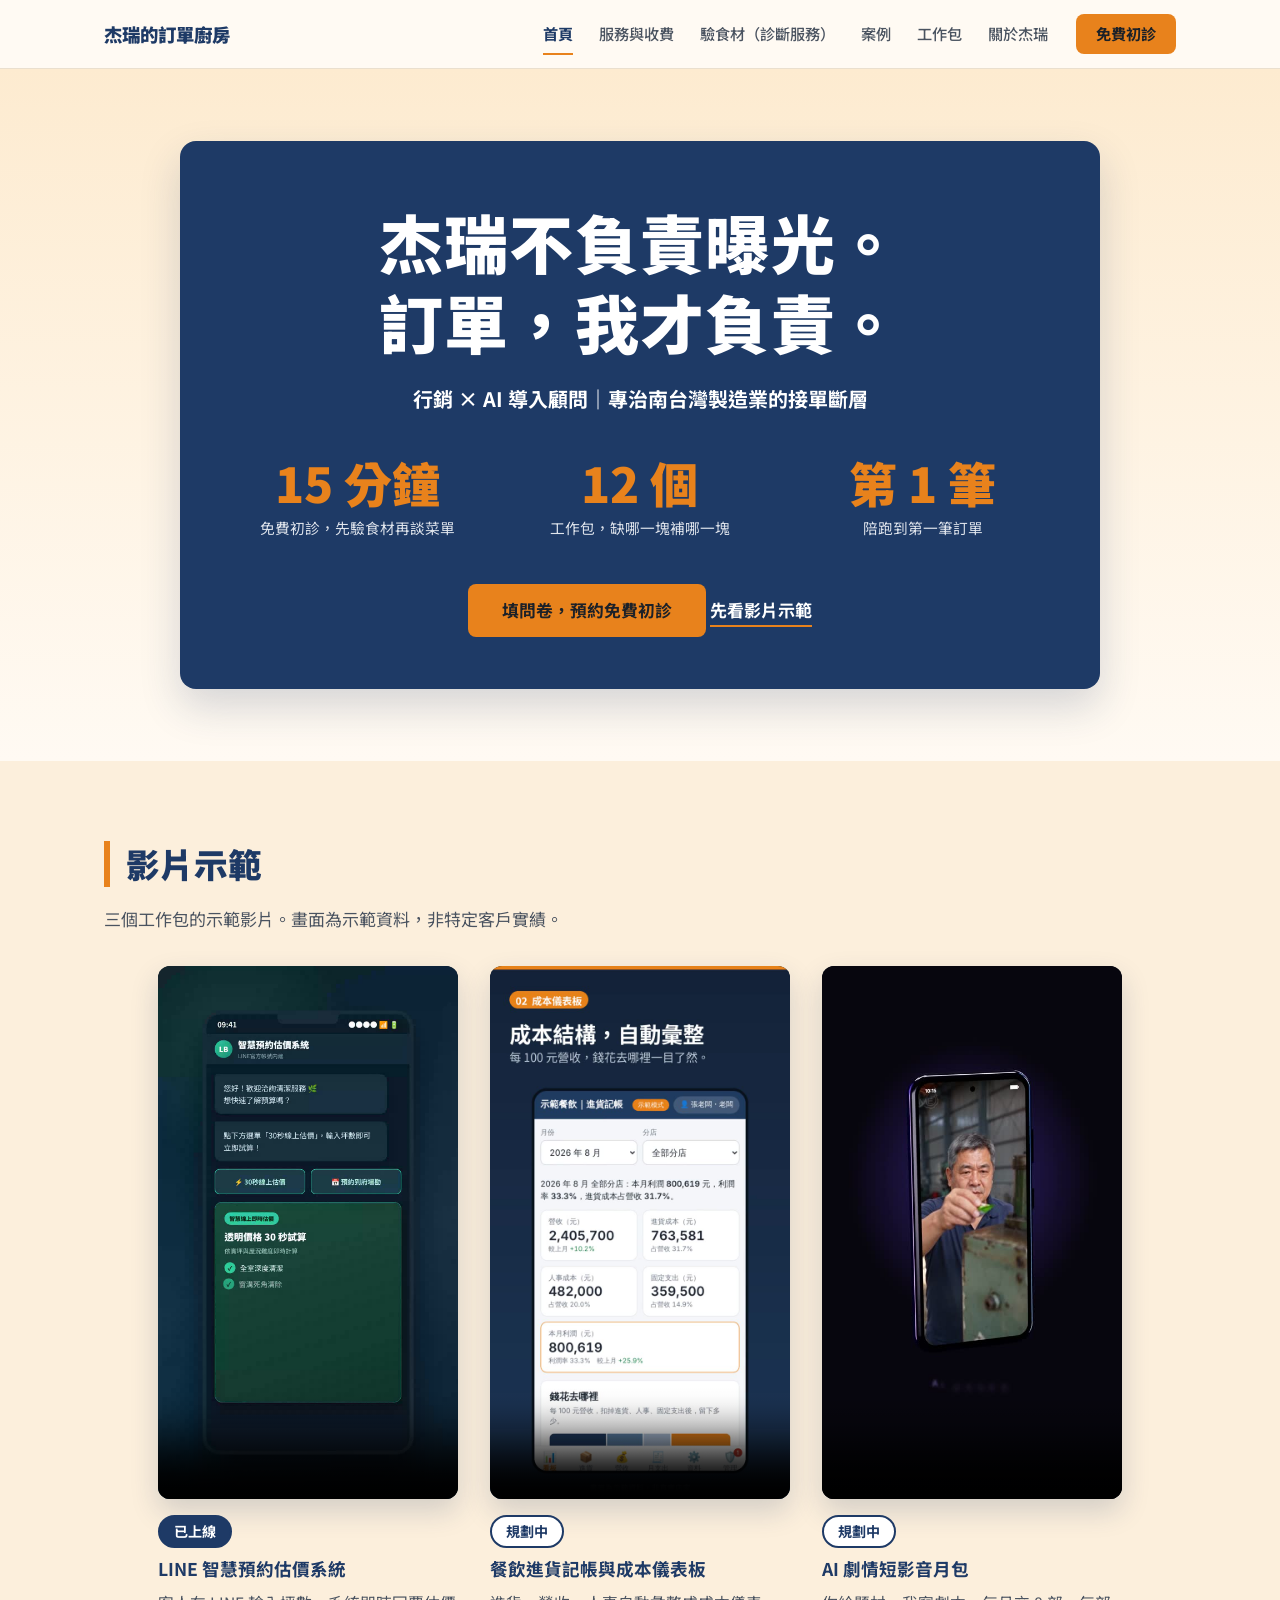
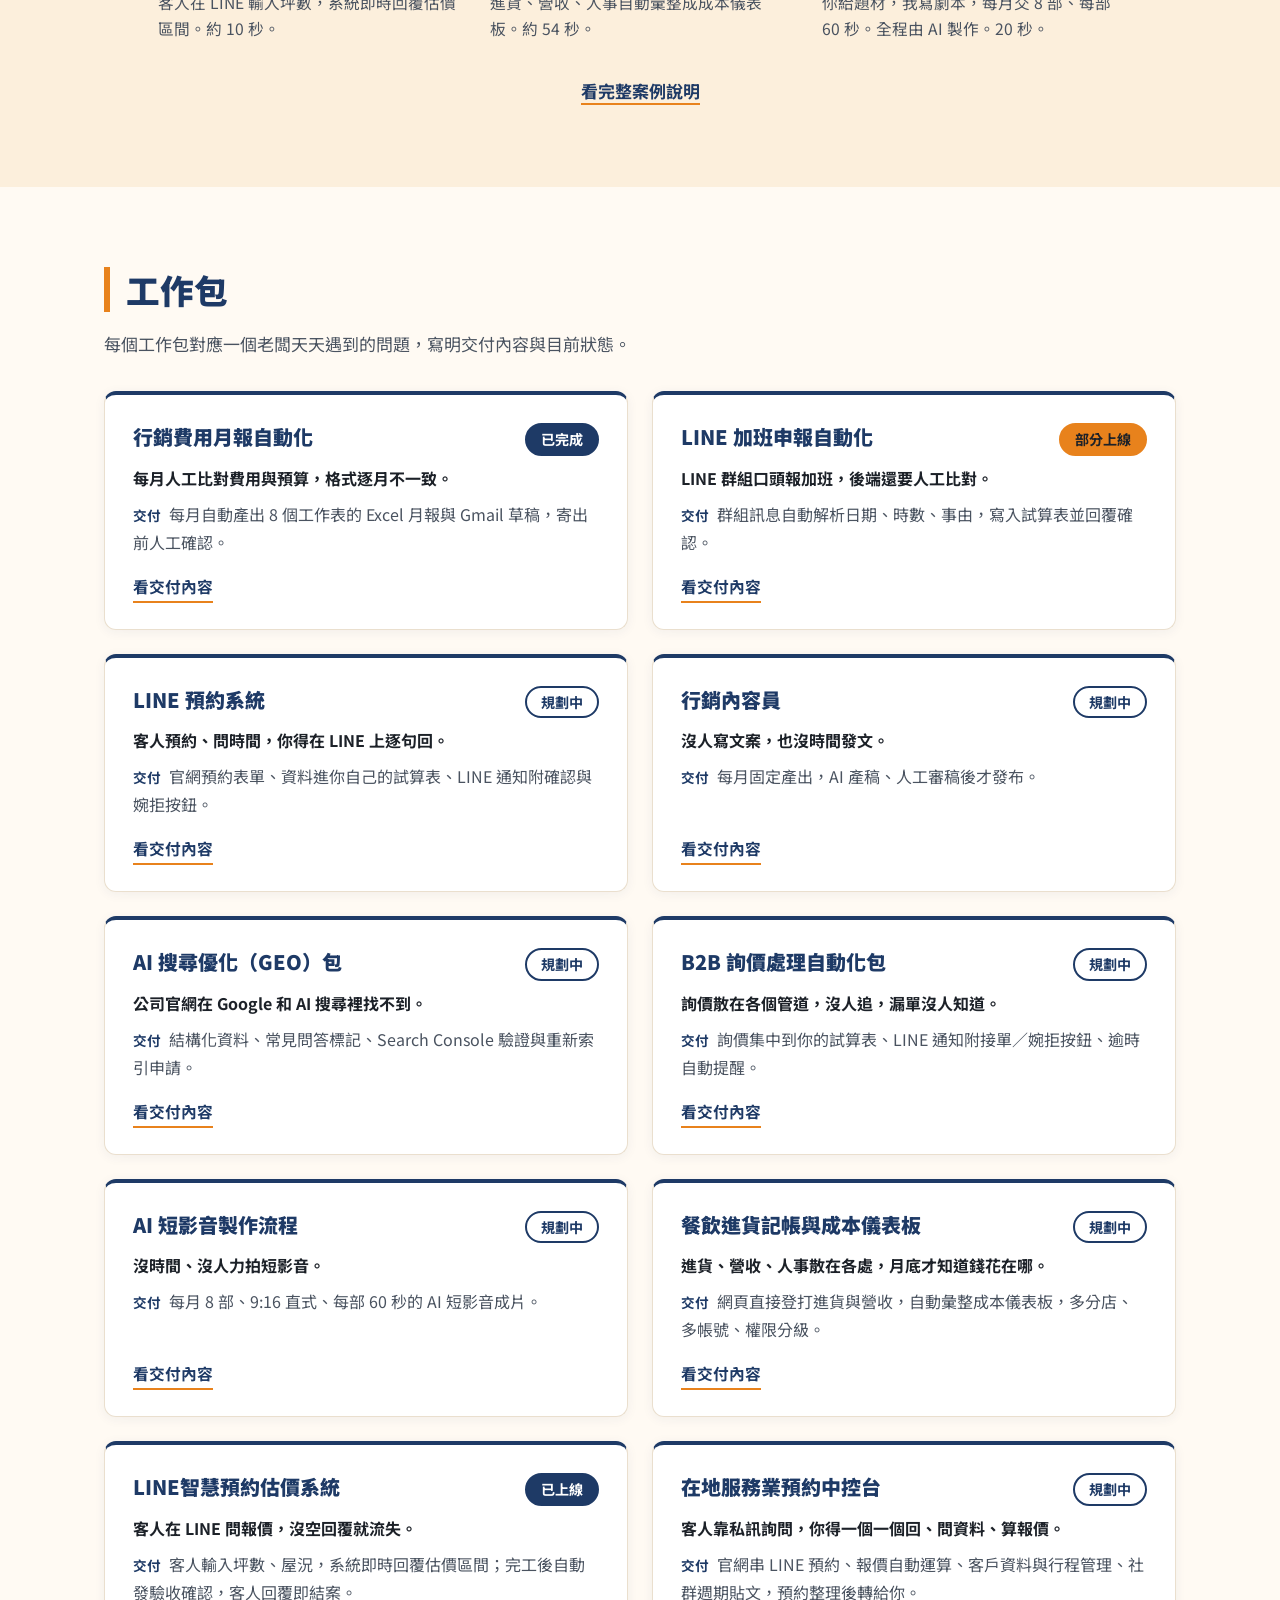
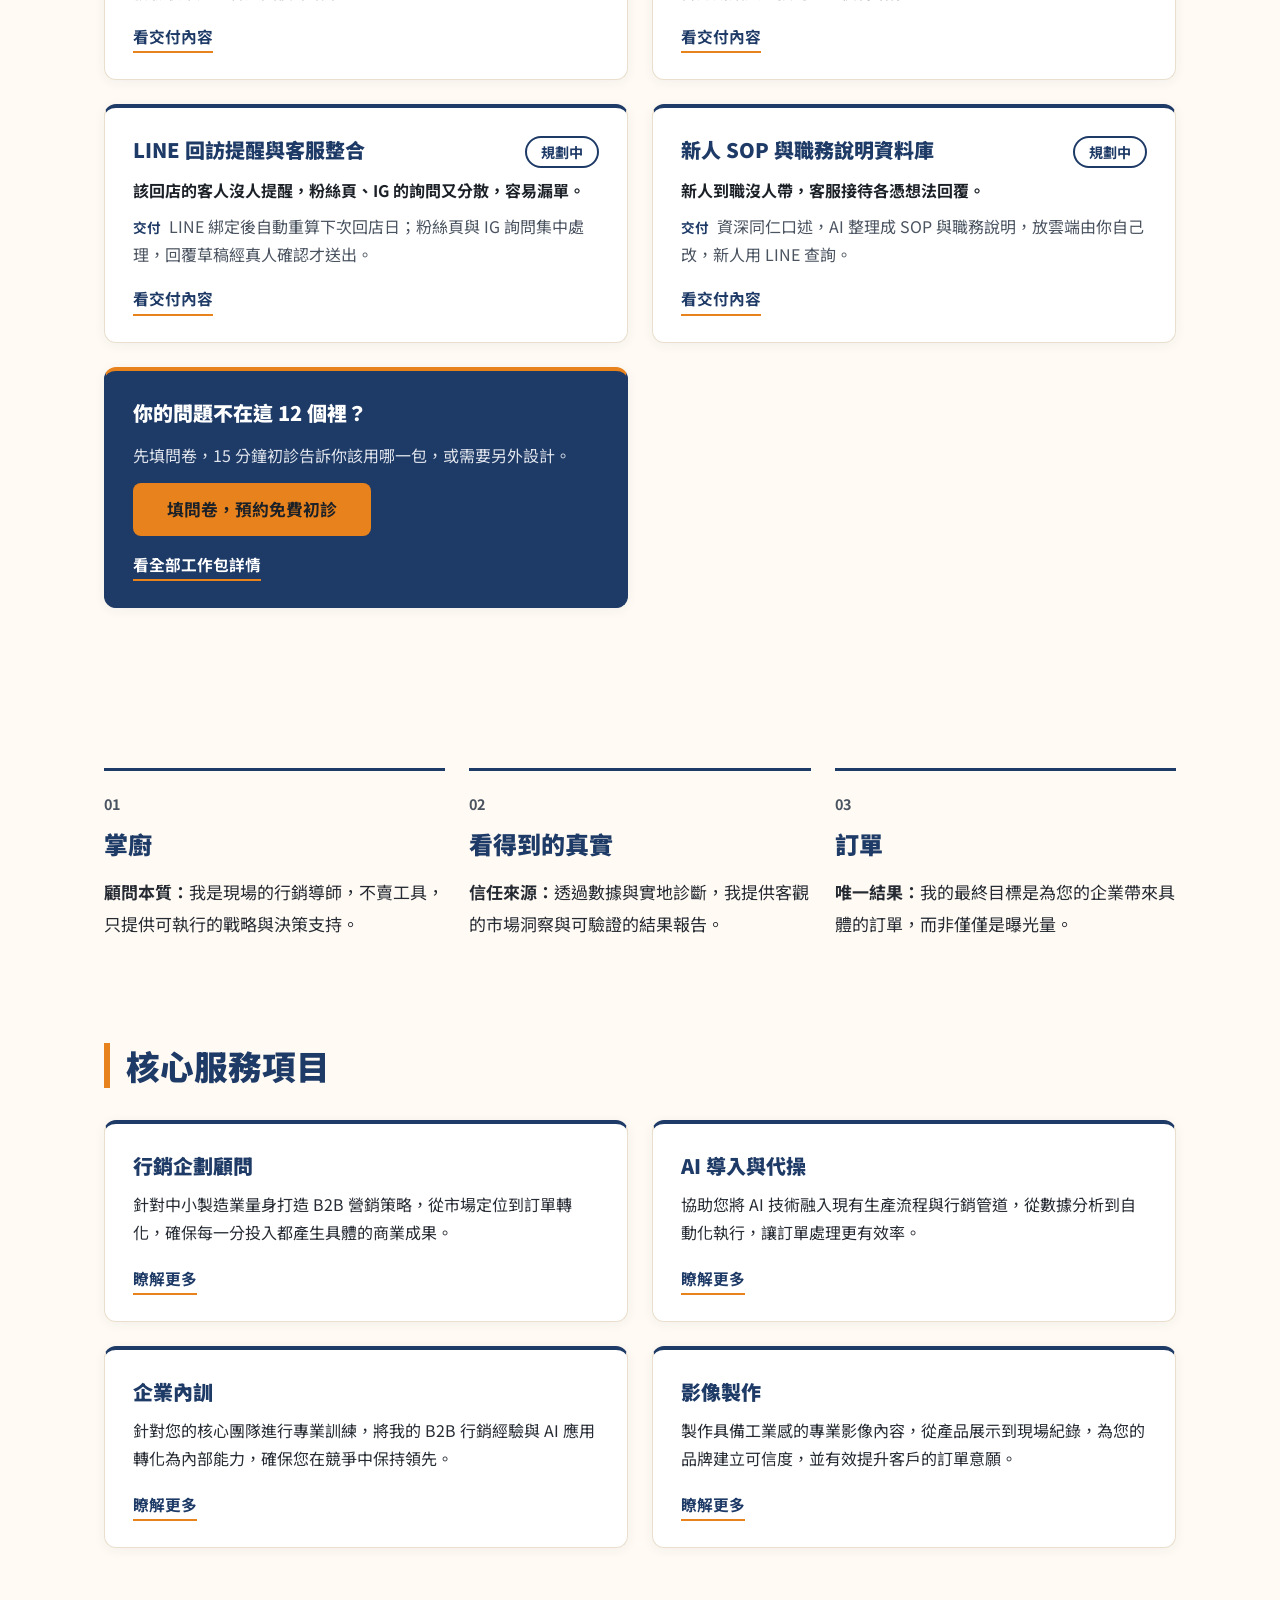
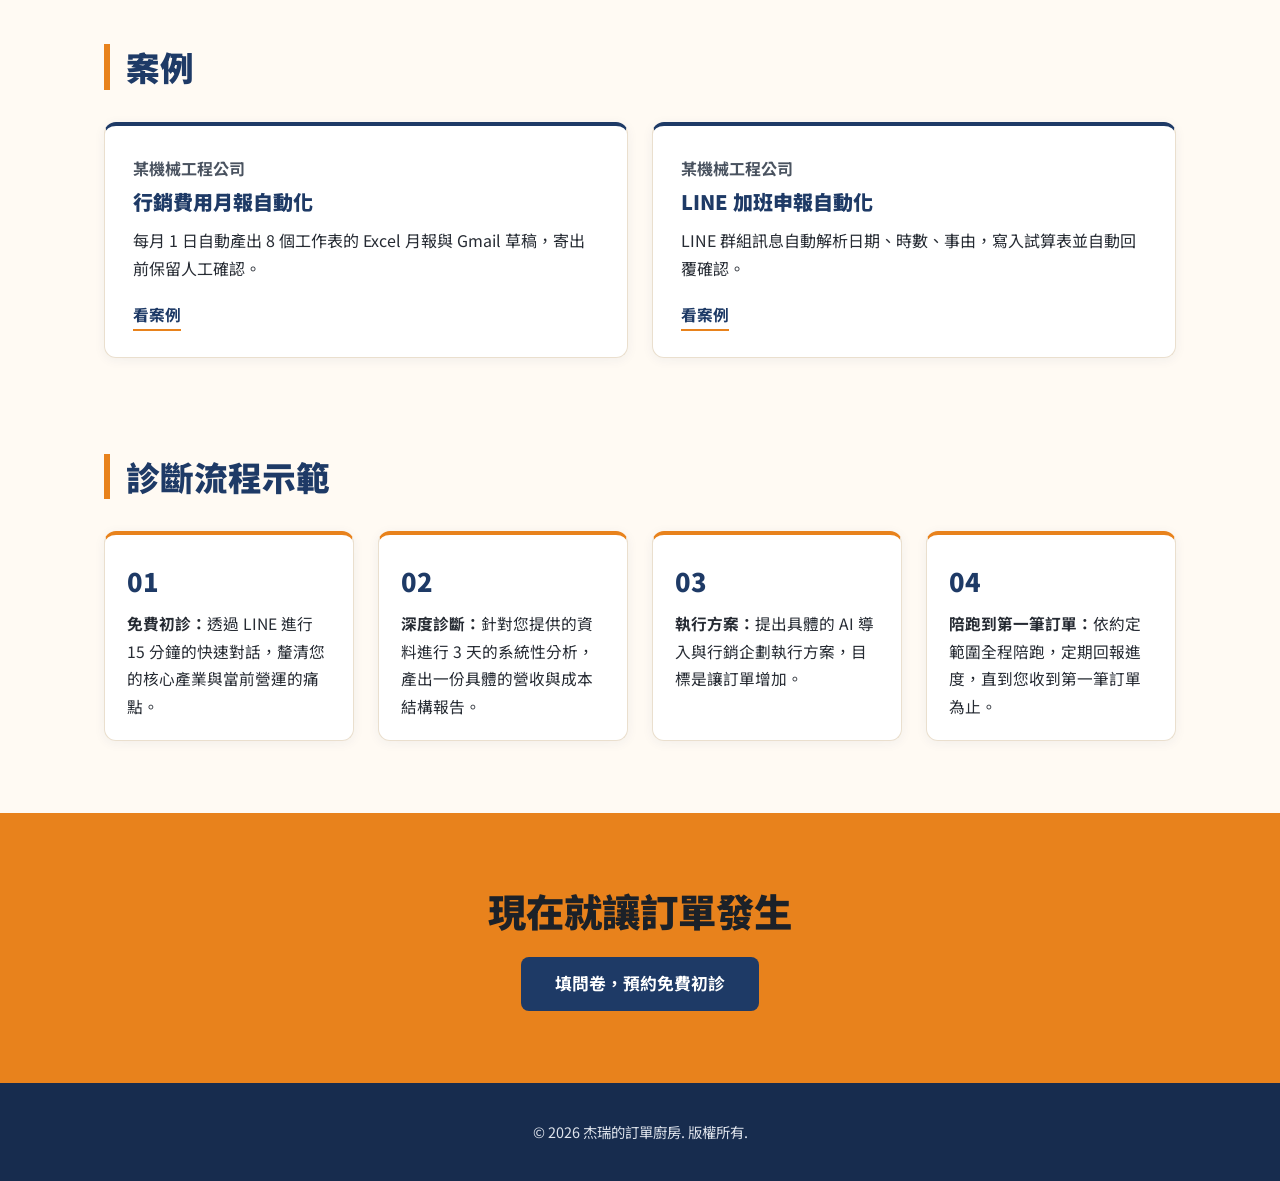
==== commit 0ae89c82: "新增兩個工作包：LINE 回訪提醒與客服整合、新人 SOP 與職務說明資料庫 工作包頁、首頁卡片、JSON-LD 與服務頁數量同步為 12 個；狀態規劃中，不放價格與客戶資訊。  Co-Authore" ====
--- a/index.html
+++ b/index.html
@@ -67,7 +67,7 @@
       <p class="sub">行銷 × AI 導入顧問｜專治南台灣製造業的接單斷層</p>
       <ul class="stats">
         <li><span class="num">15 分鐘</span><span class="lab">免費初診，先驗食材再談菜單</span></li>
-        <li><span class="num">10 個</span><span class="lab">工作包，缺哪一塊補哪一塊</span></li>
+        <li><span class="num">12 個</span><span class="lab">工作包，缺哪一塊補哪一塊</span></li>
         <li><span class="num">第 1 筆</span><span class="lab">陪跑到第一筆訂單</span></li>
       </ul>
       <a class="btn" href="intake/" rel="noopener">填問卷，預約免費初診</a>
@@ -184,8 +184,20 @@
         <p class="pk-out"><span>交付</span>官網串 LINE 預約、報價自動運算、客戶資料與行程管理、社群週期貼文，預約整理後轉給你。</p>
         <a class="more" href="packages/#pkg-local-booking">看交付內容</a>
       </article>
+      <article class="card pk">
+        <div class="pk-head"><h3>LINE 回訪提醒與客服整合</h3><span class="status s-plan">規劃中</span></div>
+        <p class="pk-pain">該回店的客人沒人提醒，粉絲頁、IG 的詢問又分散，容易漏單。</p>
+        <p class="pk-out"><span>交付</span>LINE 綁定後自動重算下次回店日；粉絲頁與 IG 詢問集中處理，回覆草稿經真人確認才送出。</p>
+        <a class="more" href="packages/#pkg-line-remind">看交付內容</a>
+      </article>
+      <article class="card pk">
+        <div class="pk-head"><h3>新人 SOP 與職務說明資料庫</h3><span class="status s-plan">規劃中</span></div>
+        <p class="pk-pain">新人到職沒人帶，客服接待各憑想法回覆。</p>
+        <p class="pk-out"><span>交付</span>資深同仁口述，AI 整理成 SOP 與職務說明，放雲端由你自己改，新人用 LINE 查詢。</p>
+        <a class="more" href="packages/#pkg-sop">看交付內容</a>
+      </article>
       <article class="card pk pk-all">
-        <h3>你的問題不在這 10 個裡？</h3>
+        <h3>你的問題不在這 12 個裡？</h3>
         <p>先填問卷，15 分鐘初診告訴你該用哪一包，或需要另外設計。</p>
         <a class="btn" href="intake/" rel="noopener">填問卷，預約免費初診</a>
         <a class="more-dark" href="packages/">看全部工作包詳情</a>
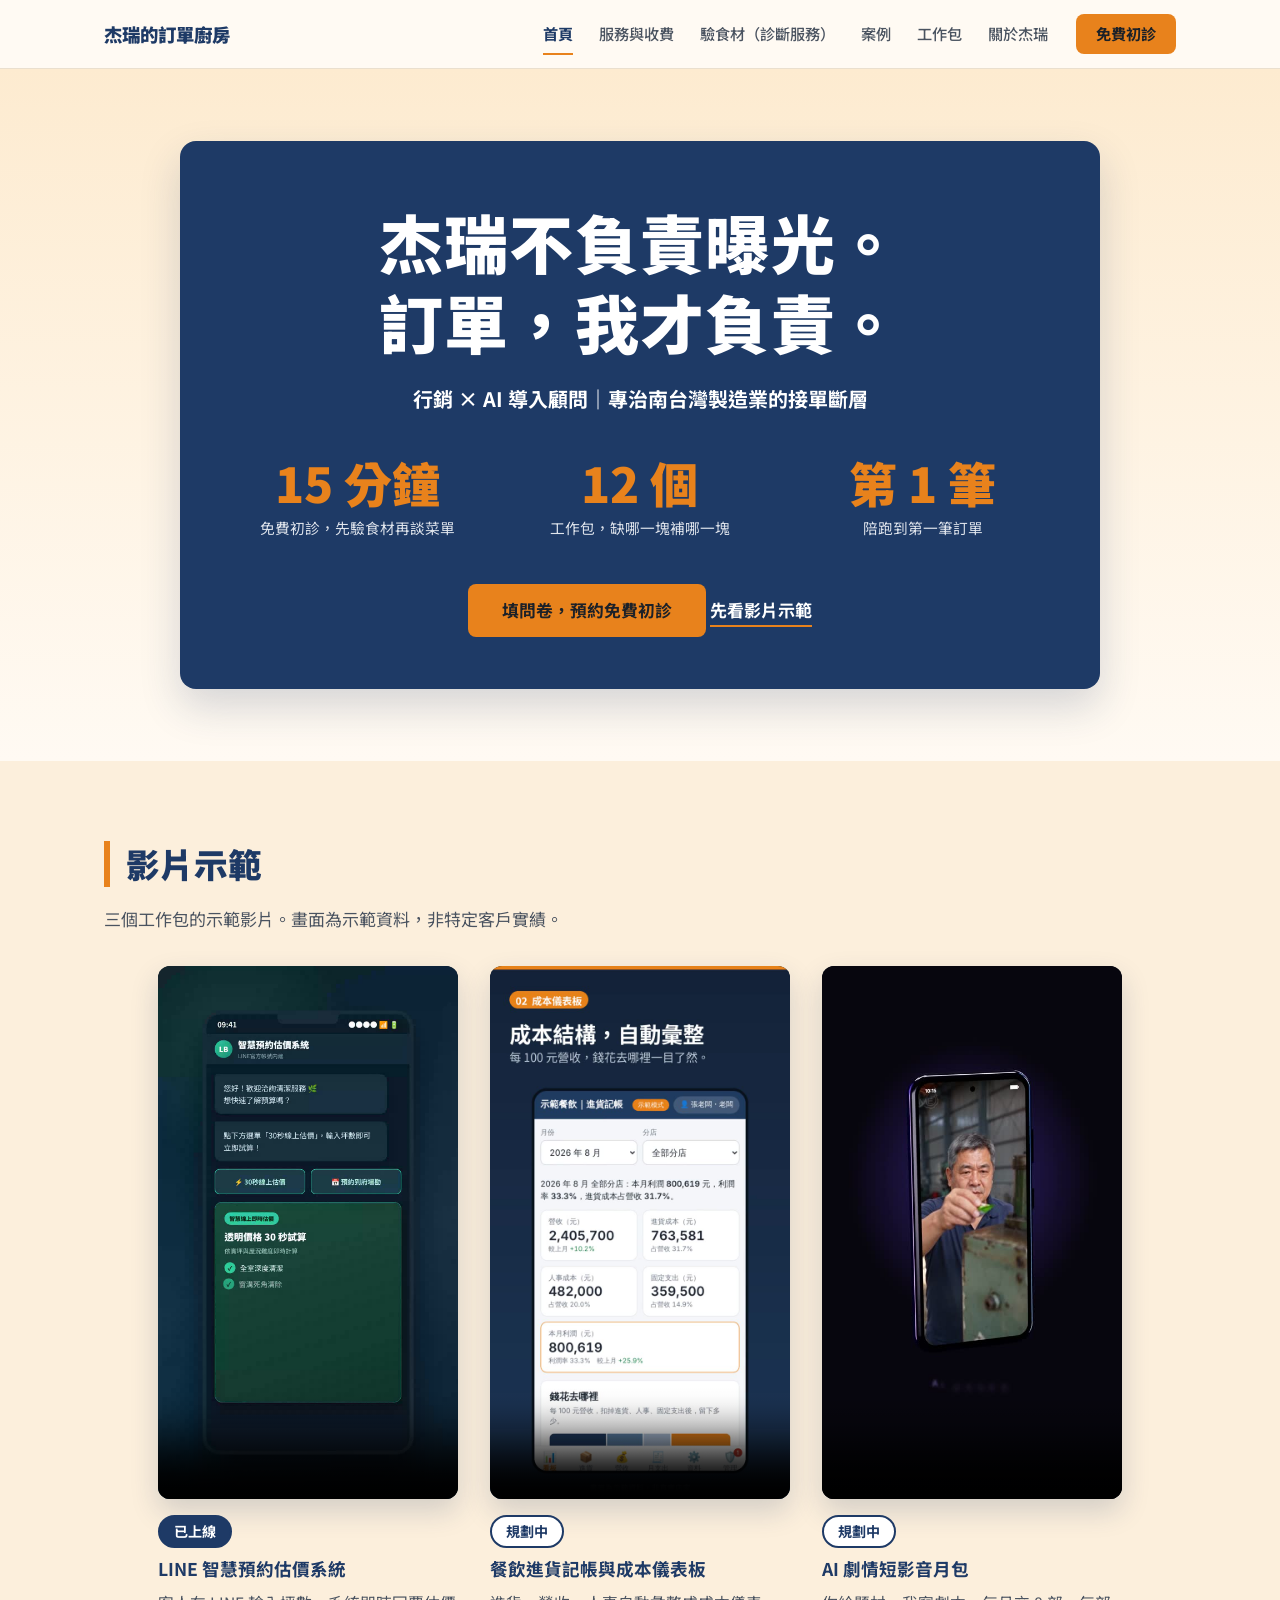
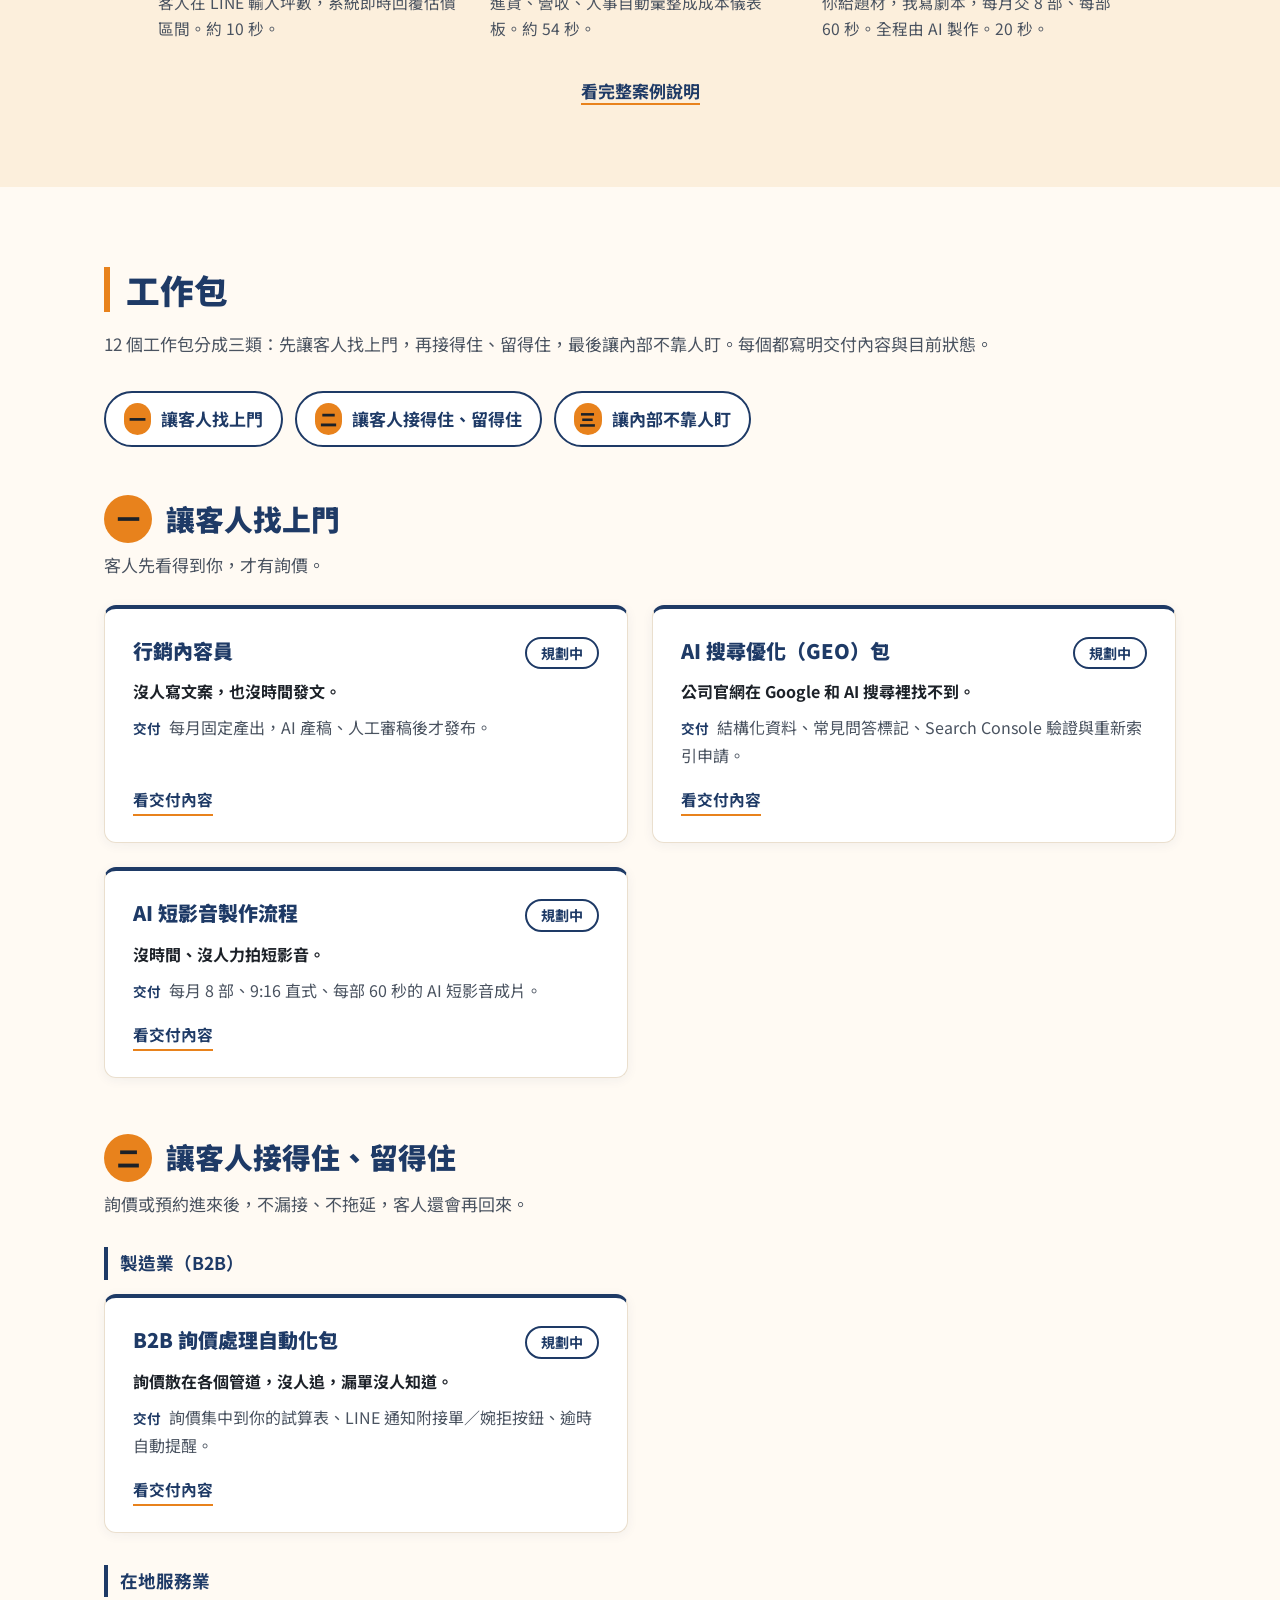
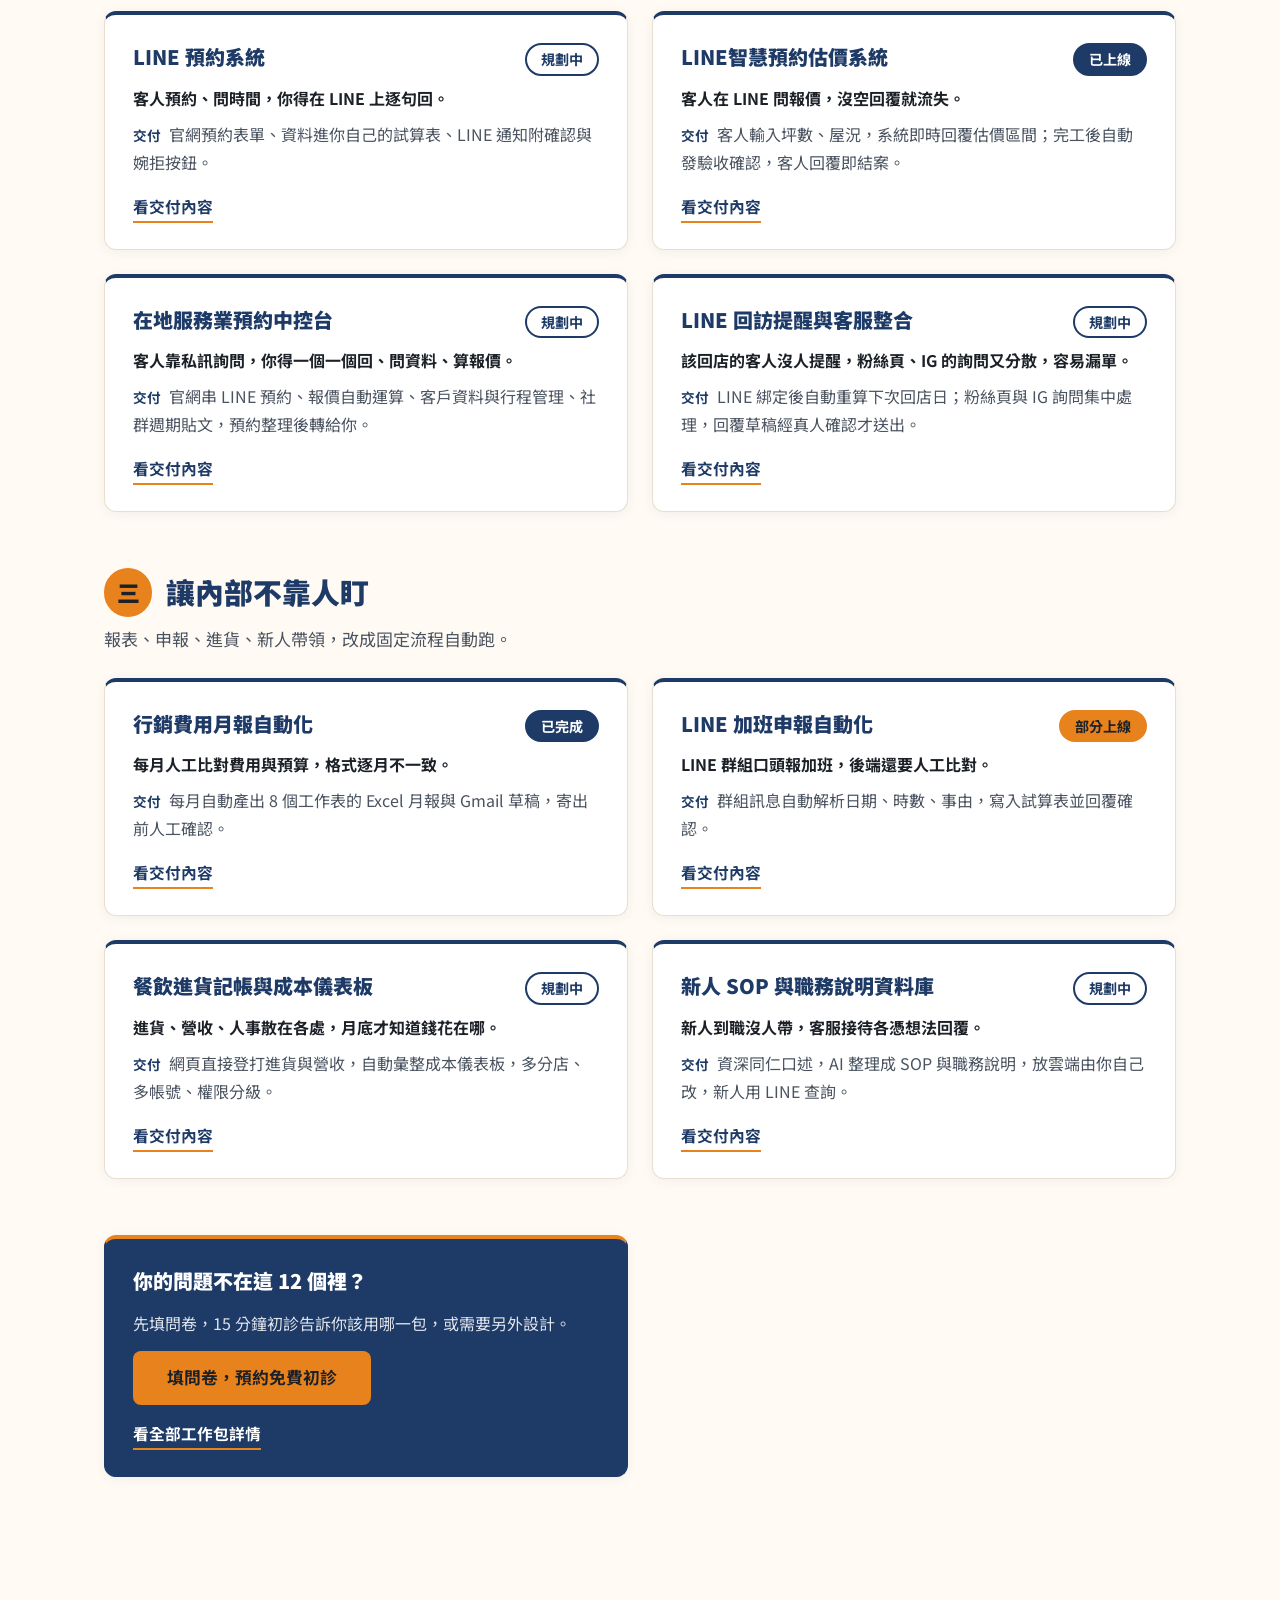
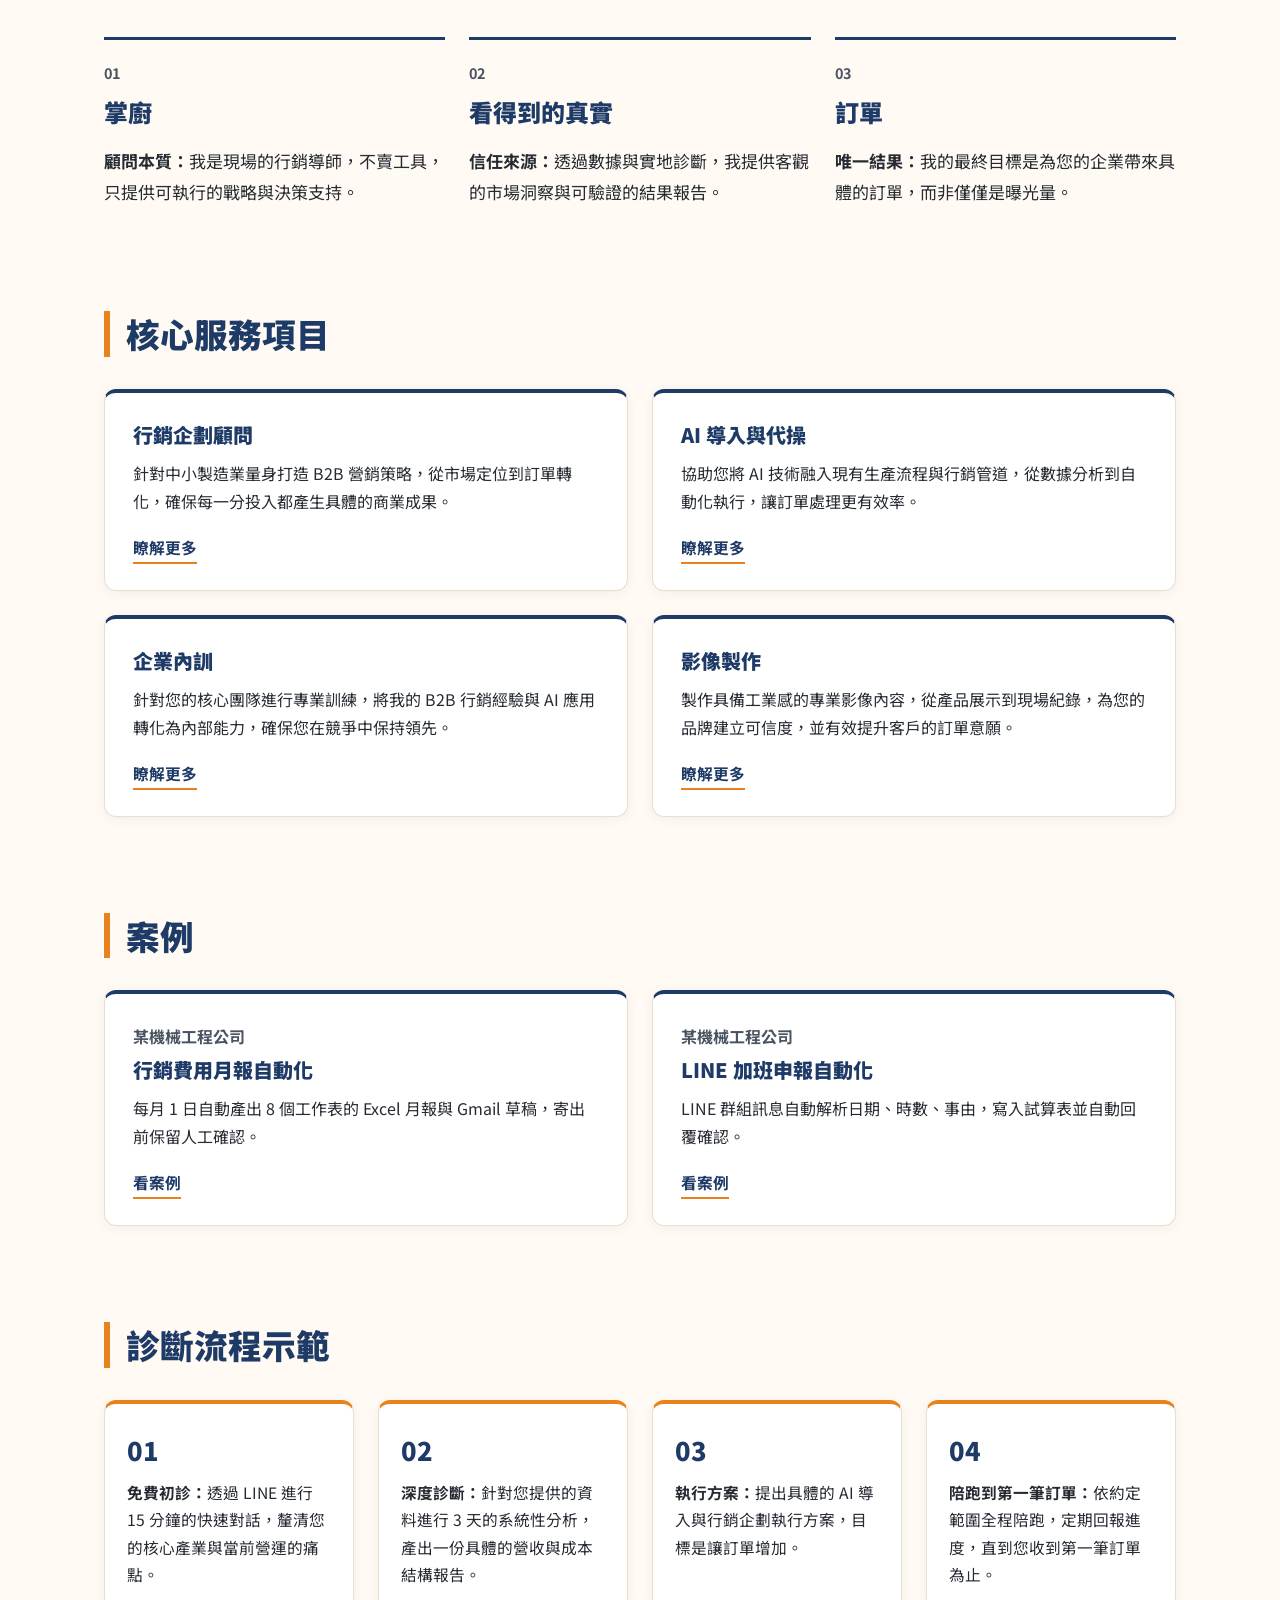
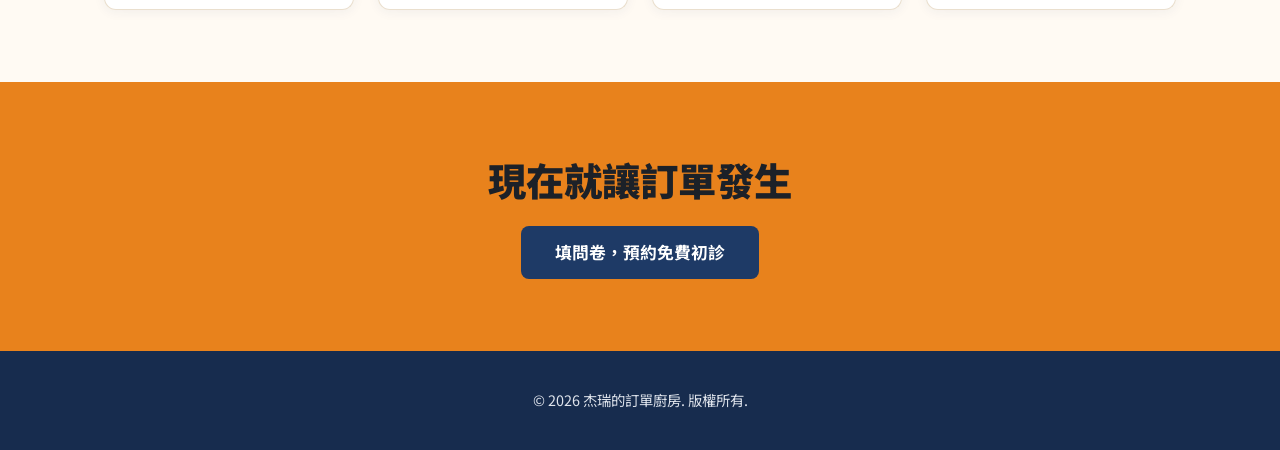
==== commit 758ec2f4: "工作包分成三大類：找上門、接得住留得住、內部不靠人盯 首頁與 /packages/ 的 12 個工作包依三大類重排，加上分類跳轉列與標題樣式。 卡片文字、狀態與錨點 (#pkg-*) 不變。  Co-" ====
--- a/index.html
+++ b/index.html
@@ -122,8 +122,76 @@
 <section class="section" id="packages">
   <div class="wrap">
     <h2 class="sec-title">工作包</h2>
-    <p class="sec-lead">每個工作包對應一個老闆天天遇到的問題，寫明交付內容與目前狀態。</p>
-    <div class="grid grid-2">
+    <p class="sec-lead">12 個工作包分成三類：先讓客人找上門，再接得住、留得住，最後讓內部不靠人盯。每個都寫明交付內容與目前狀態。</p>
+    <ul class="cat-nav" aria-label="工作包分類"><li><a href="#home-cat-find"><span>一</span>讓客人找上門</a></li><li><a href="#home-cat-catch"><span>二</span>讓客人接得住、留得住</a></li><li><a href="#home-cat-inside"><span>三</span>讓內部不靠人盯</a></li></ul>
+    <div class="pk-group" id="home-cat-find">
+      <h3 class="pk-group-title"><span class="pk-no">一</span>讓客人找上門</h3>
+      <p class="pk-group-lead">客人先看得到你，才有詢價。</p>
+      <div class="grid grid-2">
+      <article class="card pk">
+        <div class="pk-head"><h3>行銷內容員</h3><span class="status s-plan">規劃中</span></div>
+        <p class="pk-pain">沒人寫文案，也沒時間發文。</p>
+        <p class="pk-out"><span>交付</span>每月固定產出，AI 產稿、人工審稿後才發布。</p>
+        <a class="more" href="packages/#pkg-content">看交付內容</a>
+      </article>
+      <article class="card pk">
+        <div class="pk-head"><h3>AI 搜尋優化（GEO）包</h3><span class="status s-plan">規劃中</span></div>
+        <p class="pk-pain">公司官網在 Google 和 AI 搜尋裡找不到。</p>
+        <p class="pk-out"><span>交付</span>結構化資料、常見問答標記、Search Console 驗證與重新索引申請。</p>
+        <a class="more" href="packages/#pkg-geo">看交付內容</a>
+      </article>
+      <article class="card pk">
+        <div class="pk-head"><h3>AI 短影音製作流程</h3><span class="status s-plan">規劃中</span></div>
+        <p class="pk-pain">沒時間、沒人力拍短影音。</p>
+        <p class="pk-out"><span>交付</span>每月 8 部、9:16 直式、每部 60 秒的 AI 短影音成片。</p>
+        <a class="more" href="packages/#pkg-video">看交付內容</a>
+      </article>
+      </div>
+    </div>
+    <div class="pk-group" id="home-cat-catch">
+      <h3 class="pk-group-title"><span class="pk-no">二</span>讓客人接得住、留得住</h3>
+      <p class="pk-group-lead">詢價或預約進來後，不漏接、不拖延，客人還會再回來。</p>
+      <h4 class="pk-sub">製造業（B2B）</h4>
+      <div class="grid grid-2">
+      <article class="card pk">
+        <div class="pk-head"><h3>B2B 詢價處理自動化包</h3><span class="status s-plan">規劃中</span></div>
+        <p class="pk-pain">詢價散在各個管道，沒人追，漏單沒人知道。</p>
+        <p class="pk-out"><span>交付</span>詢價集中到你的試算表、LINE 通知附接單／婉拒按鈕、逾時自動提醒。</p>
+        <a class="more" href="packages/#pkg-inquiry">看交付內容</a>
+      </article>
+      </div>
+      <h4 class="pk-sub">在地服務業</h4>
+      <div class="grid grid-2">
+      <article class="card pk">
+        <div class="pk-head"><h3>LINE 預約系統</h3><span class="status s-plan">規劃中</span></div>
+        <p class="pk-pain">客人預約、問時間，你得在 LINE 上逐句回。</p>
+        <p class="pk-out"><span>交付</span>官網預約表單、資料進你自己的試算表、LINE 通知附確認與婉拒按鈕。</p>
+        <a class="more" href="packages/#pkg-booking">看交付內容</a>
+      </article>
+      <article class="card pk">
+        <div class="pk-head"><h3>LINE智慧預約估價系統</h3><span class="status s-done">已上線</span></div>
+        <p class="pk-pain">客人在 LINE 問報價，沒空回覆就流失。</p>
+        <p class="pk-out"><span>交付</span>客人輸入坪數、屋況，系統即時回覆估價區間；完工後自動發驗收確認，客人回覆即結案。</p>
+        <a class="more" href="packages/#pkg-line-quote">看交付內容</a>
+      </article>
+      <article class="card pk">
+        <div class="pk-head"><h3>在地服務業預約中控台</h3><span class="status s-plan">規劃中</span></div>
+        <p class="pk-pain">客人靠私訊詢問，你得一個一個回、問資料、算報價。</p>
+        <p class="pk-out"><span>交付</span>官網串 LINE 預約、報價自動運算、客戶資料與行程管理、社群週期貼文，預約整理後轉給你。</p>
+        <a class="more" href="packages/#pkg-local-booking">看交付內容</a>
+      </article>
+      <article class="card pk">
+        <div class="pk-head"><h3>LINE 回訪提醒與客服整合</h3><span class="status s-plan">規劃中</span></div>
+        <p class="pk-pain">該回店的客人沒人提醒，粉絲頁、IG 的詢問又分散，容易漏單。</p>
+        <p class="pk-out"><span>交付</span>LINE 綁定後自動重算下次回店日；粉絲頁與 IG 詢問集中處理，回覆草稿經真人確認才送出。</p>
+        <a class="more" href="packages/#pkg-line-remind">看交付內容</a>
+      </article>
+      </div>
+    </div>
+    <div class="pk-group" id="home-cat-inside">
+      <h3 class="pk-group-title"><span class="pk-no">三</span>讓內部不靠人盯</h3>
+      <p class="pk-group-lead">報表、申報、進貨、新人帶領，改成固定流程自動跑。</p>
+      <div class="grid grid-2">
       <article class="card pk">
         <div class="pk-head"><h3>行銷費用月報自動化</h3><span class="status s-done">已完成</span></div>
         <p class="pk-pain">每月人工比對費用與預算，格式逐月不一致。</p>
@@ -137,65 +205,20 @@
         <a class="more" href="packages/#pkg-overtime">看交付內容</a>
       </article>
       <article class="card pk">
-        <div class="pk-head"><h3>LINE 預約系統</h3><span class="status s-plan">規劃中</span></div>
-        <p class="pk-pain">客人預約、問時間，你得在 LINE 上逐句回。</p>
-        <p class="pk-out"><span>交付</span>官網預約表單、資料進你自己的試算表、LINE 通知附確認與婉拒按鈕。</p>
-        <a class="more" href="packages/#pkg-booking">看交付內容</a>
-      </article>
-      <article class="card pk">
-        <div class="pk-head"><h3>行銷內容員</h3><span class="status s-plan">規劃中</span></div>
-        <p class="pk-pain">沒人寫文案，也沒時間發文。</p>
-        <p class="pk-out"><span>交付</span>每月固定產出，AI 產稿、人工審稿後才發布。</p>
-        <a class="more" href="packages/#pkg-content">看交付內容</a>
-      </article>
-      <article class="card pk">
-        <div class="pk-head"><h3>AI 搜尋優化（GEO）包</h3><span class="status s-plan">規劃中</span></div>
-        <p class="pk-pain">公司官網在 Google 和 AI 搜尋裡找不到。</p>
-        <p class="pk-out"><span>交付</span>結構化資料、常見問答標記、Search Console 驗證與重新索引申請。</p>
-        <a class="more" href="packages/#pkg-geo">看交付內容</a>
-      </article>
-      <article class="card pk">
-        <div class="pk-head"><h3>B2B 詢價處理自動化包</h3><span class="status s-plan">規劃中</span></div>
-        <p class="pk-pain">詢價散在各個管道，沒人追，漏單沒人知道。</p>
-        <p class="pk-out"><span>交付</span>詢價集中到你的試算表、LINE 通知附接單／婉拒按鈕、逾時自動提醒。</p>
-        <a class="more" href="packages/#pkg-inquiry">看交付內容</a>
-      </article>
-      <article class="card pk">
-        <div class="pk-head"><h3>AI 短影音製作流程</h3><span class="status s-plan">規劃中</span></div>
-        <p class="pk-pain">沒時間、沒人力拍短影音。</p>
-        <p class="pk-out"><span>交付</span>每月 8 部、9:16 直式、每部 60 秒的 AI 短影音成片。</p>
-        <a class="more" href="packages/#pkg-video">看交付內容</a>
-      </article>
-      <article class="card pk">
         <div class="pk-head"><h3>餐飲進貨記帳與成本儀表板</h3><span class="status s-plan">規劃中</span></div>
         <p class="pk-pain">進貨、營收、人事散在各處，月底才知道錢花在哪。</p>
         <p class="pk-out"><span>交付</span>網頁直接登打進貨與營收，自動彙整成本儀表板，多分店、多帳號、權限分級。</p>
         <a class="more" href="packages/#pkg-restaurant">看交付內容</a>
       </article>
       <article class="card pk">
-        <div class="pk-head"><h3>LINE智慧預約估價系統</h3><span class="status s-done">已上線</span></div>
-        <p class="pk-pain">客人在 LINE 問報價，沒空回覆就流失。</p>
-        <p class="pk-out"><span>交付</span>客人輸入坪數、屋況，系統即時回覆估價區間；完工後自動發驗收確認，客人回覆即結案。</p>
-        <a class="more" href="packages/#pkg-line-quote">看交付內容</a>
-      </article>
-      <article class="card pk">
-        <div class="pk-head"><h3>在地服務業預約中控台</h3><span class="status s-plan">規劃中</span></div>
-        <p class="pk-pain">客人靠私訊詢問，你得一個一個回、問資料、算報價。</p>
-        <p class="pk-out"><span>交付</span>官網串 LINE 預約、報價自動運算、客戶資料與行程管理、社群週期貼文，預約整理後轉給你。</p>
-        <a class="more" href="packages/#pkg-local-booking">看交付內容</a>
-      </article>
-      <article class="card pk">
-        <div class="pk-head"><h3>LINE 回訪提醒與客服整合</h3><span class="status s-plan">規劃中</span></div>
-        <p class="pk-pain">該回店的客人沒人提醒，粉絲頁、IG 的詢問又分散，容易漏單。</p>
-        <p class="pk-out"><span>交付</span>LINE 綁定後自動重算下次回店日；粉絲頁與 IG 詢問集中處理，回覆草稿經真人確認才送出。</p>
-        <a class="more" href="packages/#pkg-line-remind">看交付內容</a>
-      </article>
-      <article class="card pk">
         <div class="pk-head"><h3>新人 SOP 與職務說明資料庫</h3><span class="status s-plan">規劃中</span></div>
         <p class="pk-pain">新人到職沒人帶，客服接待各憑想法回覆。</p>
         <p class="pk-out"><span>交付</span>資深同仁口述，AI 整理成 SOP 與職務說明，放雲端由你自己改，新人用 LINE 查詢。</p>
         <a class="more" href="packages/#pkg-sop">看交付內容</a>
       </article>
+      </div>
+    </div>
+    <div class="grid grid-2 pk-end">
       <article class="card pk pk-all">
         <h3>你的問題不在這 12 個裡？</h3>
         <p>先填問卷，15 分鐘初診告訴你該用哪一包，或需要另外設計。</p>
--- a/assets/style.css
+++ b/assets/style.css
@@ -679,3 +679,74 @@
   .sec-lead { margin-top: -20px; }
   .demo-grid { grid-template-columns: minmax(0, 320px); gap: 32px; }
 }
+
+/* ---------- 工作包分類 ---------- */
+.cat-nav {
+  display: flex;
+  flex-wrap: wrap;
+  gap: 12px;
+  margin: 0 0 48px;
+  padding: 0;
+  list-style: none;
+}
+.cat-nav a {
+  display: inline-flex;
+  align-items: center;
+  gap: 10px;
+  padding: 10px 18px;
+  font-weight: 700;
+  color: var(--navy);
+  text-decoration: none;
+  background: #fff;
+  border: 2px solid var(--navy);
+  border-radius: 999px;
+}
+.cat-nav a:hover { background: var(--navy); color: #fff; }
+.cat-nav a span {
+  display: inline-block;
+  min-width: 1.6em;
+  text-align: center;
+  font-weight: 900;
+  color: var(--ink);
+  background: var(--orange);
+  border-radius: 999px;
+}
+.pk-group { margin-bottom: 56px; scroll-margin-top: 92px; }
+.pk-group-title {
+  display: flex;
+  align-items: center;
+  gap: 14px;
+  margin-bottom: 6px;
+  font-size: clamp(1.4rem, 3vw, 1.8rem);
+  font-weight: 900;
+  line-height: 1.35;
+  color: var(--navy);
+}
+.pk-no {
+  flex: none;
+  display: inline-flex;
+  align-items: center;
+  justify-content: center;
+  width: 2.1em;
+  height: 2.1em;
+  font-size: 0.8em;
+  color: var(--ink);
+  background: var(--orange);
+  border-radius: 50%;
+}
+.pk-group-lead { margin-bottom: 24px; color: var(--muted); }
+.pk-sub {
+  margin: 28px 0 14px;
+  padding-left: 12px;
+  font-size: 1.1rem;
+  font-weight: 700;
+  color: var(--navy);
+  border-left: 4px solid var(--navy);
+}
+.pk-group .grid + .pk-sub { margin-top: 32px; }
+.pk-end { margin-top: 8px; }
+@media (max-width: 640px) {
+  .cat-nav { flex-direction: column; margin-bottom: 36px; }
+  .cat-nav a { width: 100%; }
+  .pk-group { margin-bottom: 44px; }
+}
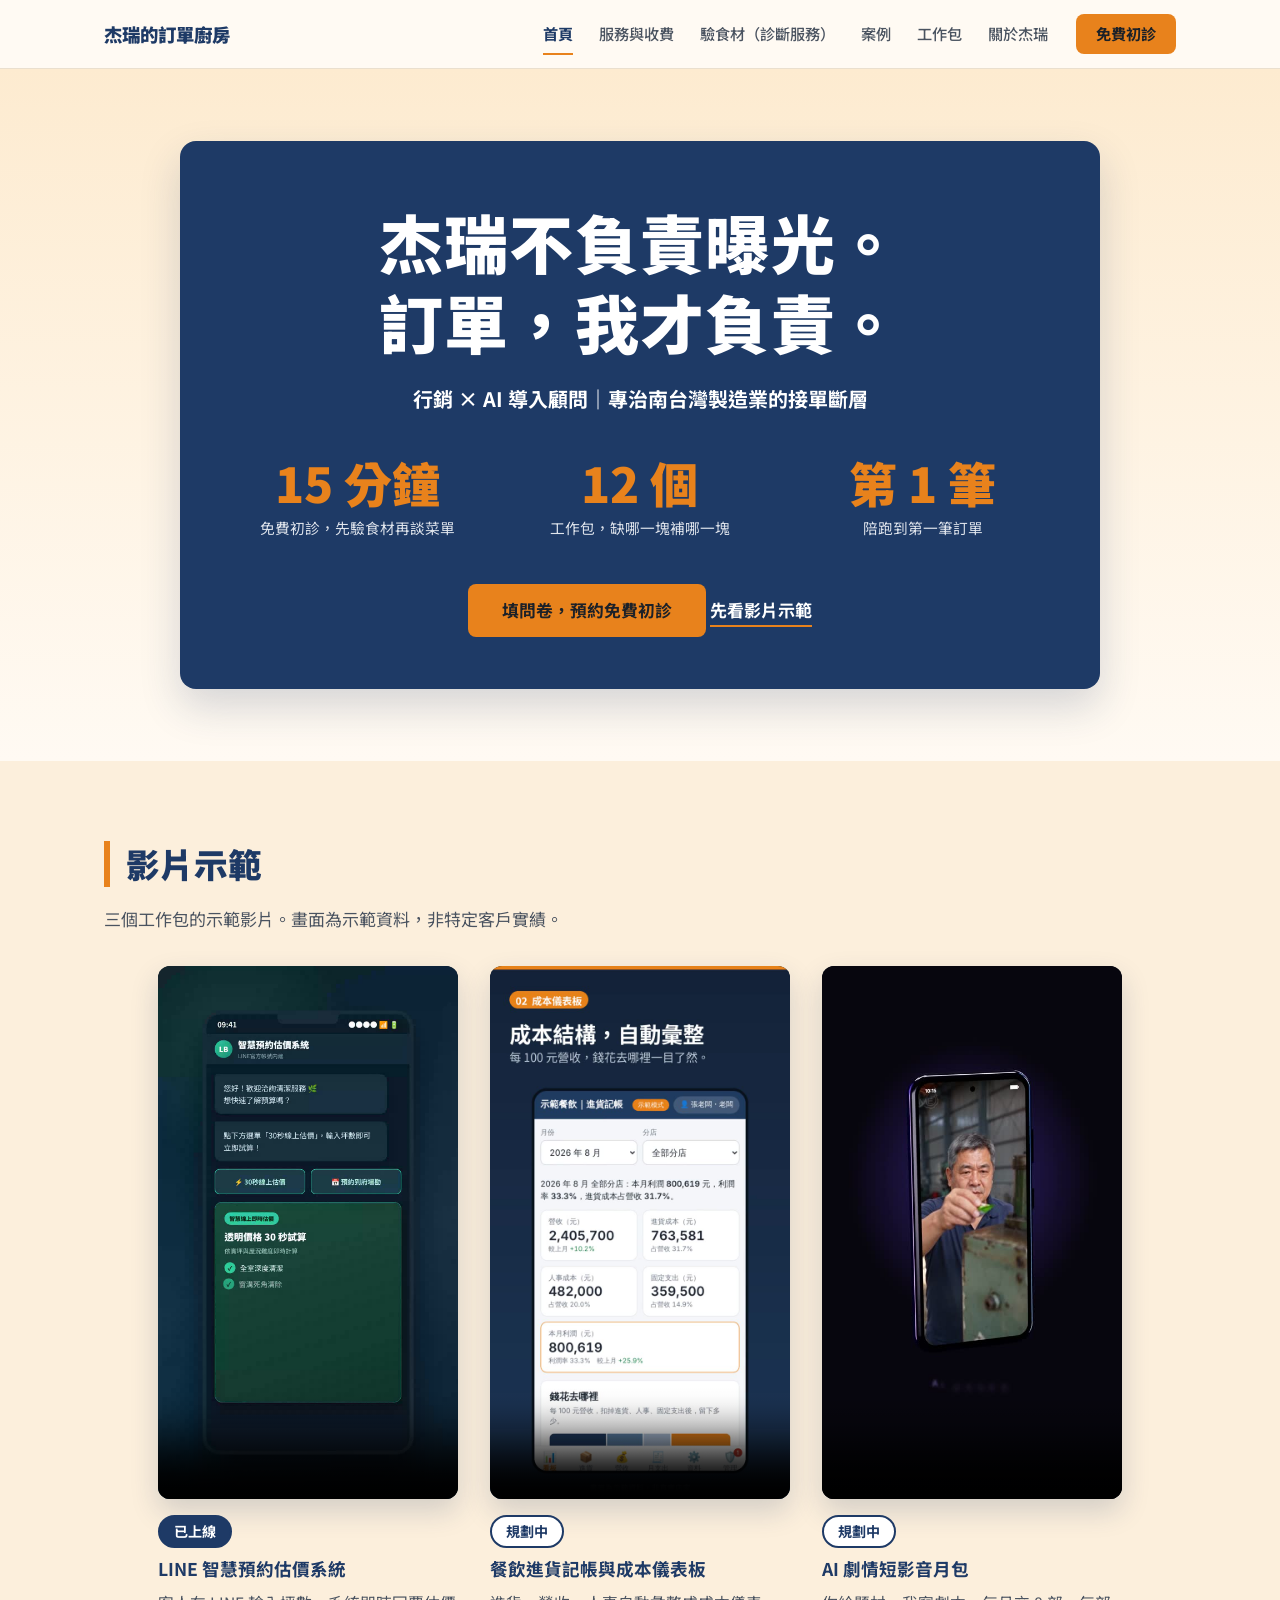
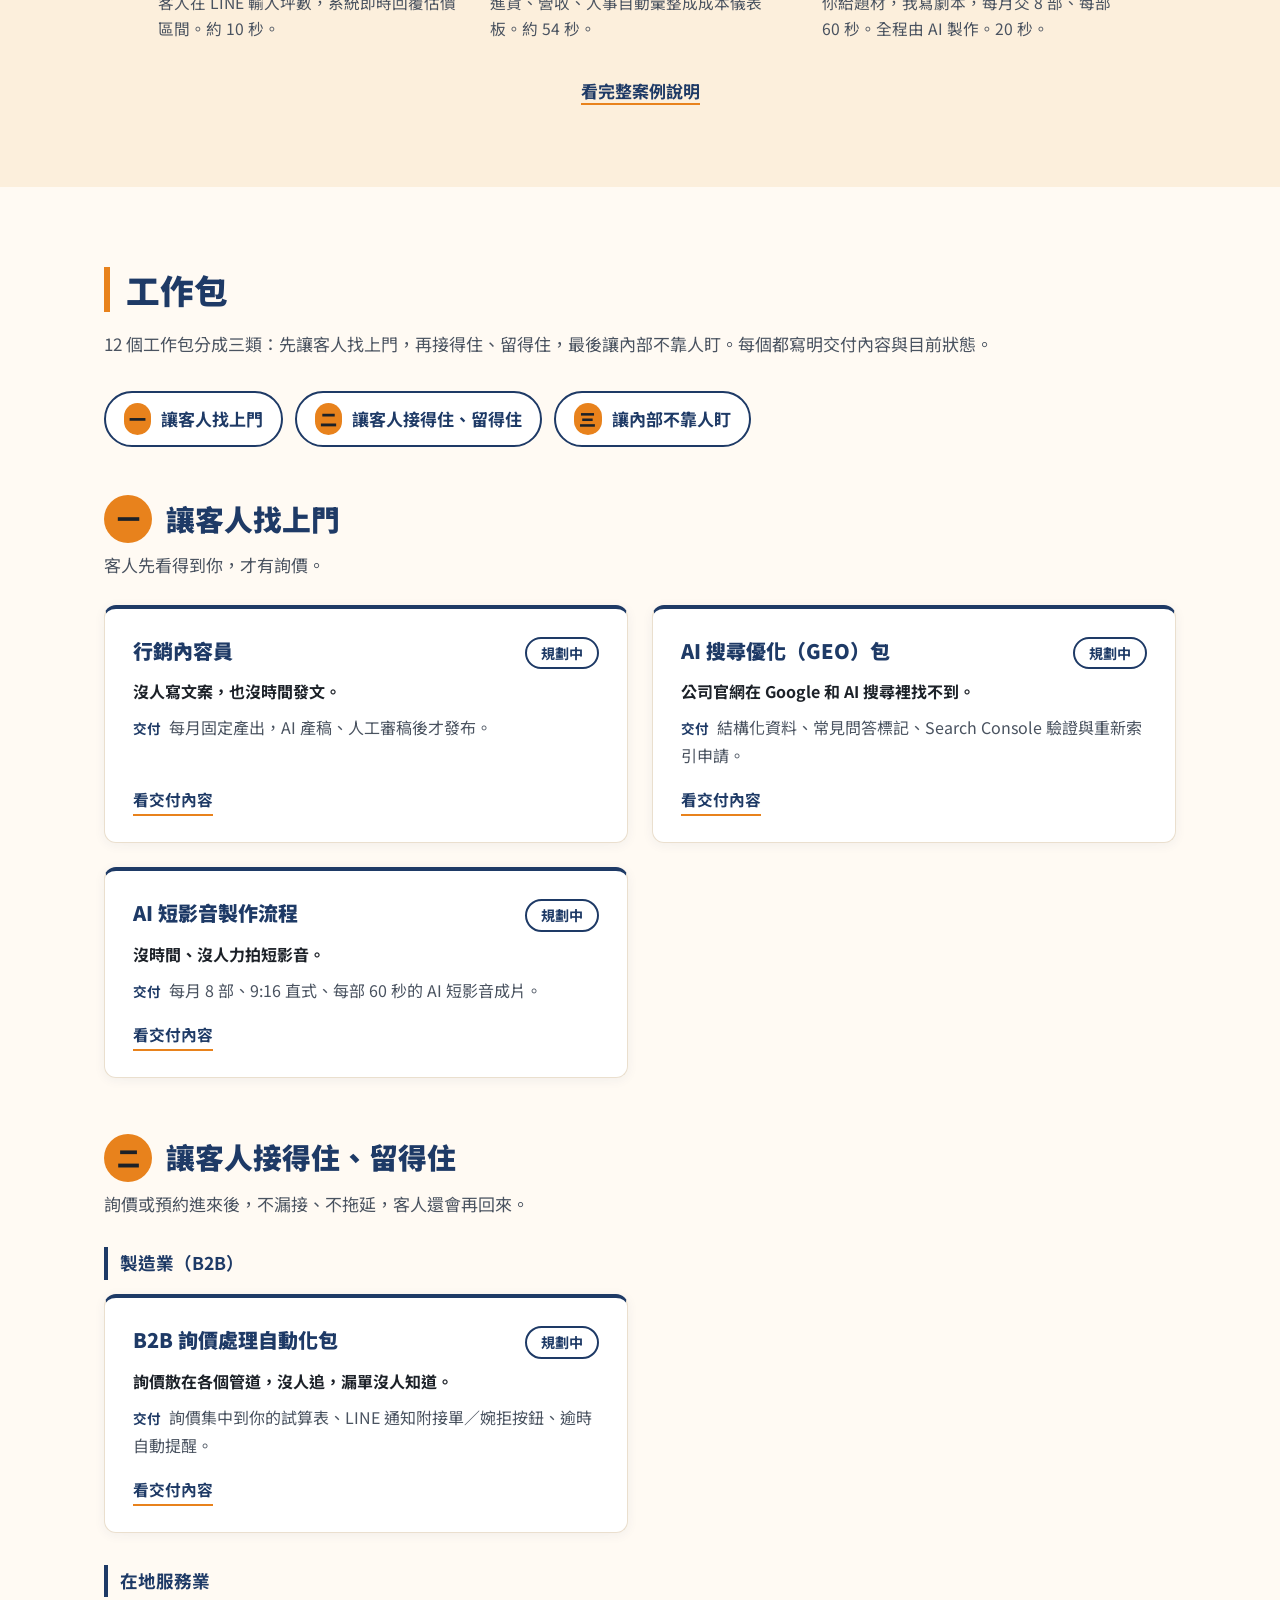
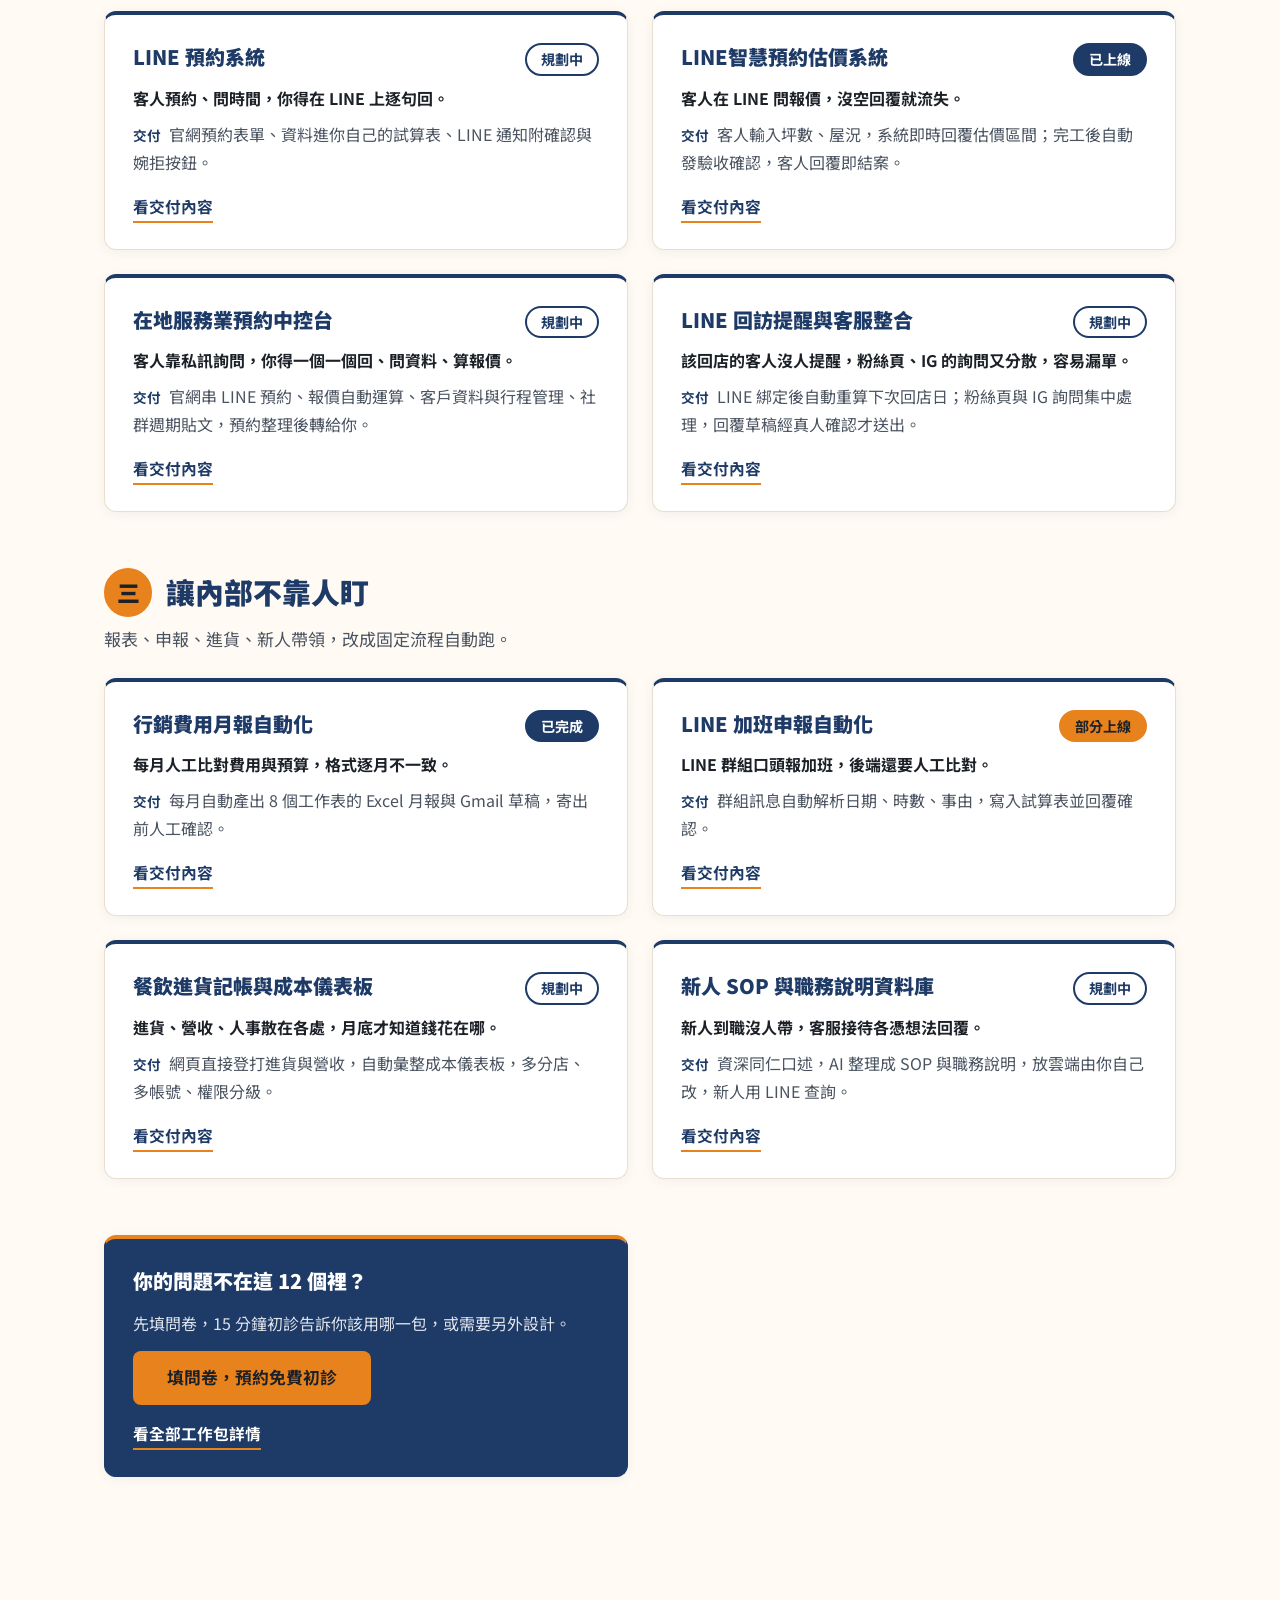
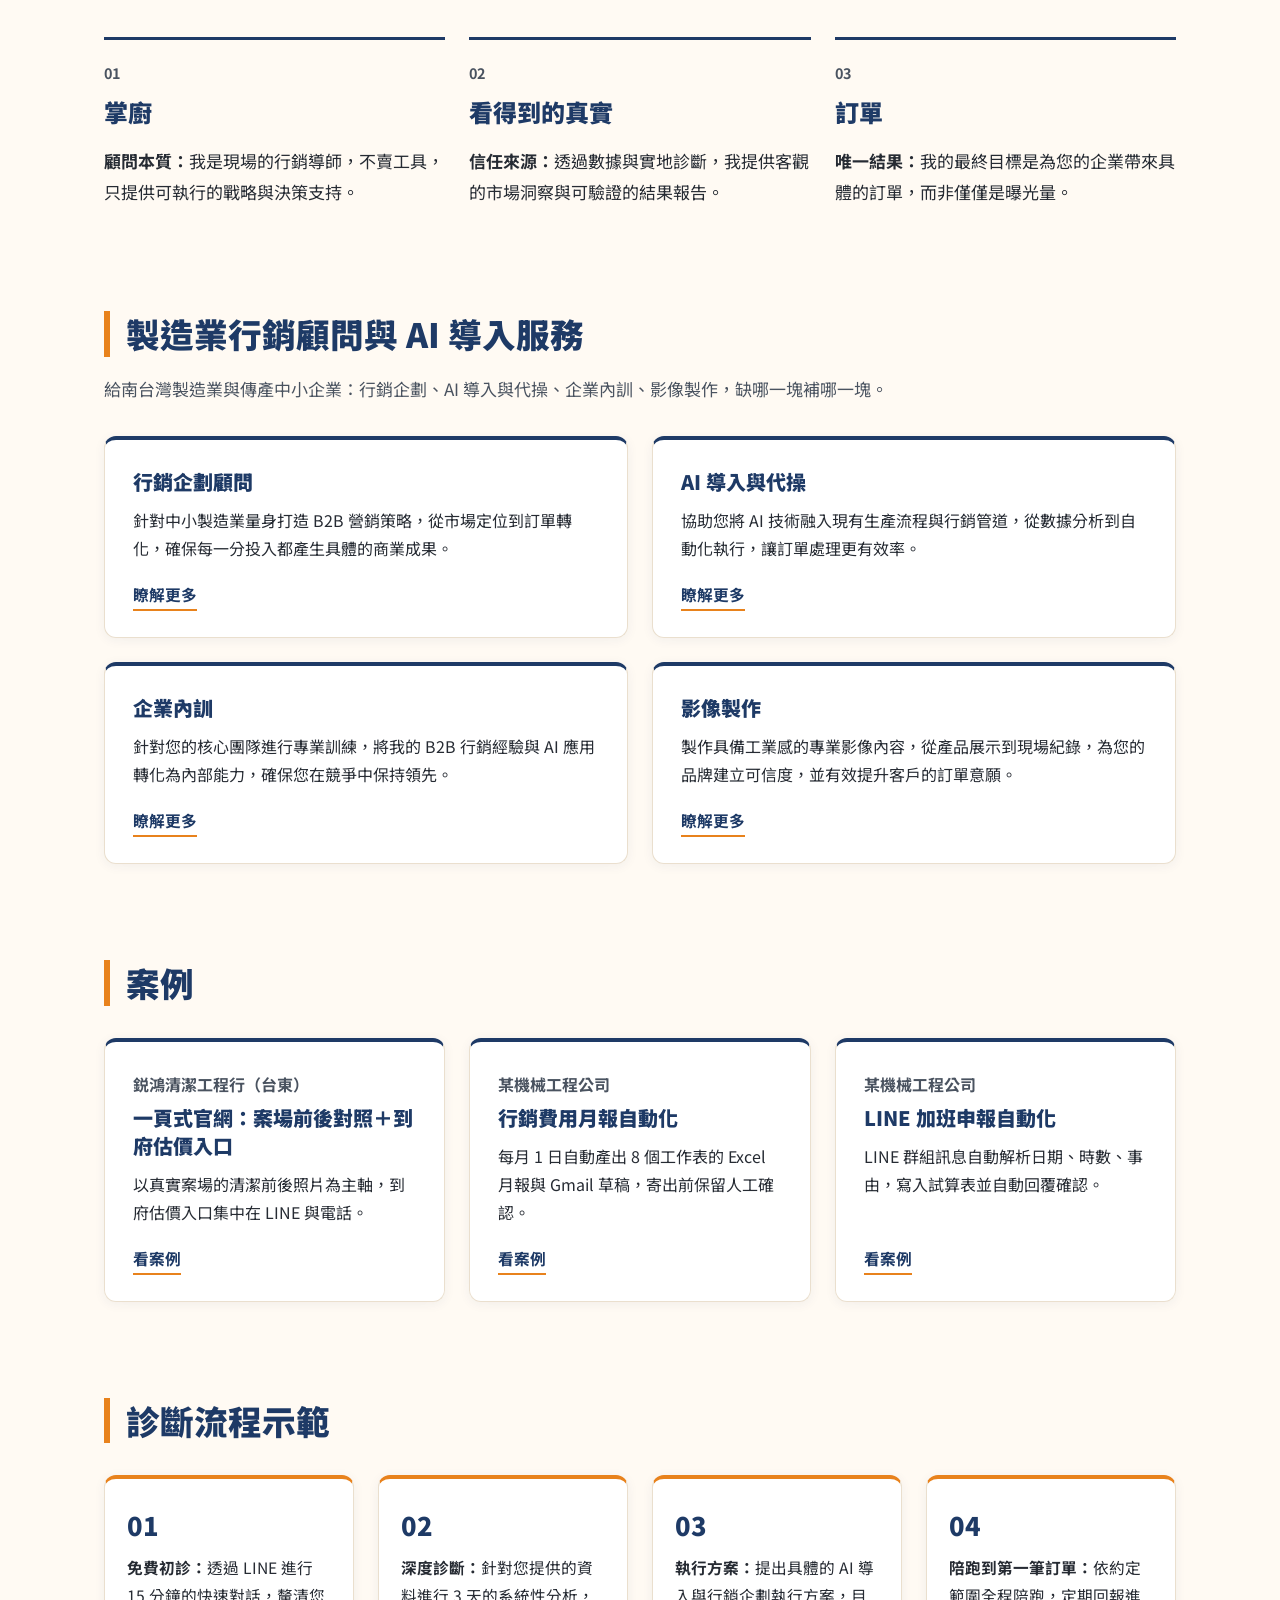
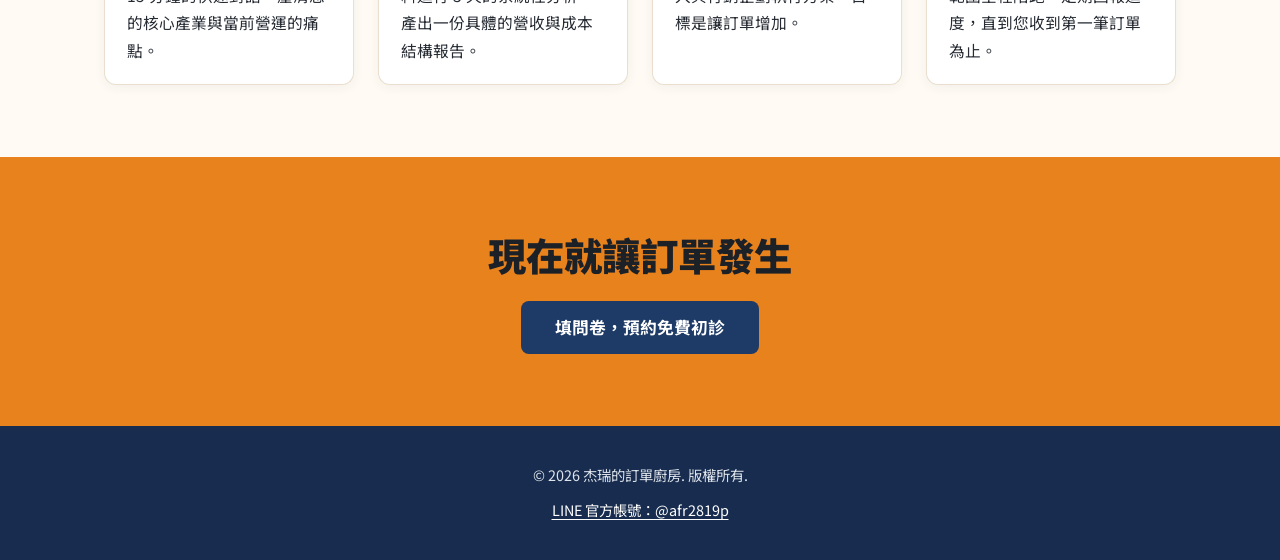
==== commit 619a6fef: "官網調整：新增鋭鴻案例、移除未驗證數字、補 og:image 與 LINE 入口 - /cases/ 新增「鋭鴻清潔工程行」一頁式官網案例（置頂，連到 /ruihong/）；首頁案例區同步加入 - /" ====
--- a/index.html
+++ b/index.html
@@ -10,7 +10,13 @@
 <meta property="og:type" content="website">
 <meta property="og:title" content="南台灣製造業行銷與 AI 導入顧問｜杰瑞的訂單廚房">
 <meta property="og:description" content="行銷 × AI 導入顧問｜專治南台灣製造業的接單斷層">
-<meta name="twitter:card" content="summary">
+<meta property="og:locale" content="zh_TW">
+<meta property="og:image" content="https://jerrychang0830-bot.github.io/assets/og.jpg">
+<meta property="og:image:width" content="1200">
+<meta property="og:image:height" content="630">
+<meta property="og:image:alt" content="杰瑞的訂單廚房｜行銷 × AI 導入顧問，專治南台灣製造業的接單斷層">
+<meta name="twitter:card" content="summary_large_image">
+<meta name="twitter:image" content="https://jerrychang0830-bot.github.io/assets/og.jpg">
 <link rel="canonical" href="https://jerrychang0830-bot.github.io/">
 <meta property="og:url" content="https://jerrychang0830-bot.github.io/">
 <link rel="icon" href="assets/favicon.svg" type="image/svg+xml">
@@ -253,7 +259,8 @@
 
 <section class="section section-tight">
   <div class="wrap">
-    <h2 class="sec-title">核心服務項目</h2>
+    <h2 class="sec-title">製造業行銷顧問與 AI 導入服務</h2>
+    <p class="sec-lead">給南台灣製造業與傳產中小企業：行銷企劃、AI 導入與代操、企業內訓、影像製作，缺哪一塊補哪一塊。</p>
     <div class="grid grid-2">
       <article class="card">
         <h3>行銷企劃顧問</h3>
@@ -282,7 +289,13 @@
 <section class="section section-tight">
   <div class="wrap">
     <h2 class="sec-title">案例</h2>
-    <div class="grid grid-2">
+    <div class="grid grid-3">
+      <article class="card">
+        <p class="client">鋭鴻清潔工程行（台東）</p>
+        <h3>一頁式官網：案場前後對照＋到府估價入口</h3>
+        <p>以真實案場的清潔前後照片為主軸，到府估價入口集中在 LINE 與電話。</p>
+        <a class="more" href="cases/#case-ruihong">看案例</a>
+      </article>
       <article class="card">
         <p class="client">某機械工程公司</p>
         <h3>行銷費用月報自動化</h3>
@@ -321,6 +334,7 @@
 <footer class="site-footer">
   <div class="wrap">
     <p>© 2026 杰瑞的訂單廚房. 版權所有.</p>
+    <p class="footer-line"><a href="https://line.me/R/ti/p/@afr2819p" rel="noopener">LINE 官方帳號：@afr2819p</a></p>
   </div>
 </footer>
 <script src="assets/site.js" defer></script>
--- a/assets/style.css
+++ b/assets/style.css
@@ -424,6 +424,8 @@
   color: var(--on-dark);
   background: var(--navy-deep);
 }
+.footer-line { margin-top: 8px; }
+.footer-line a { color: #fff; text-decoration: underline; text-underline-offset: 3px; }
 
 /* ---------- 平板 ---------- */
 @media (max-width: 980px) {
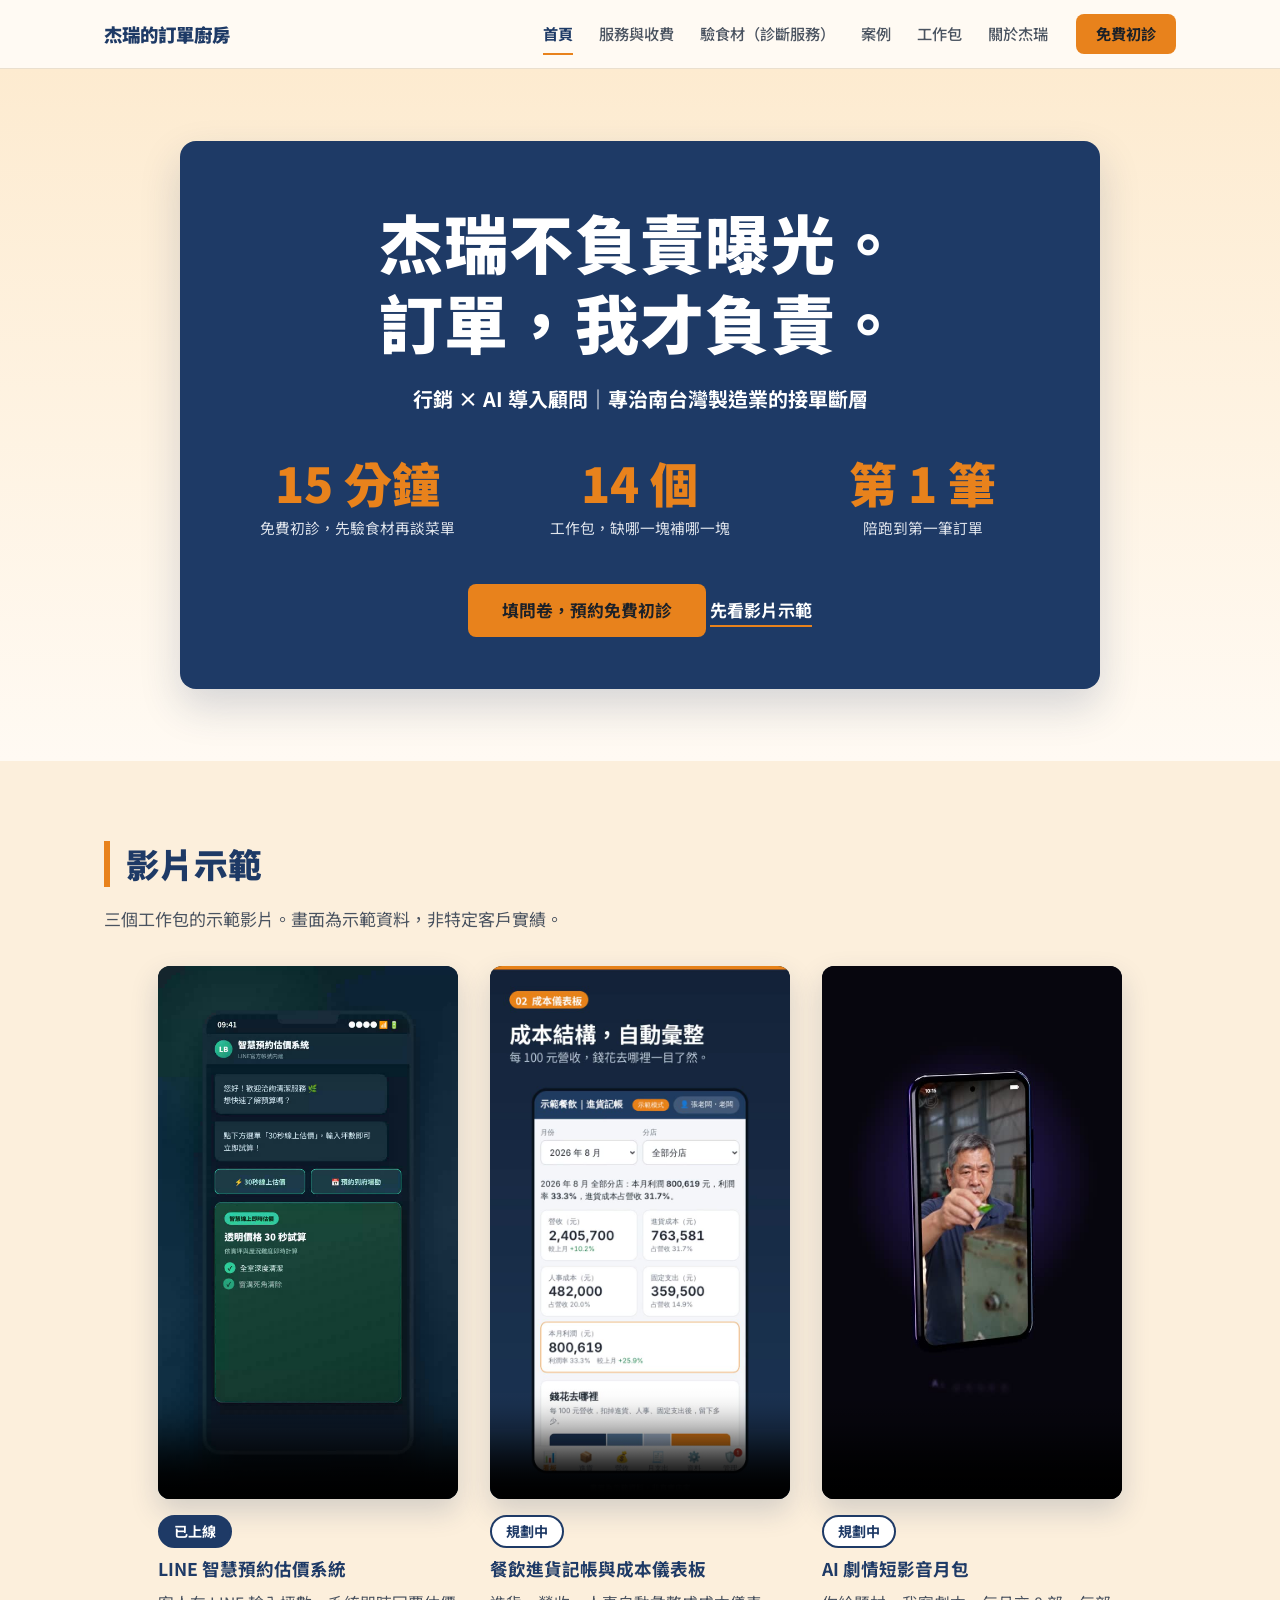
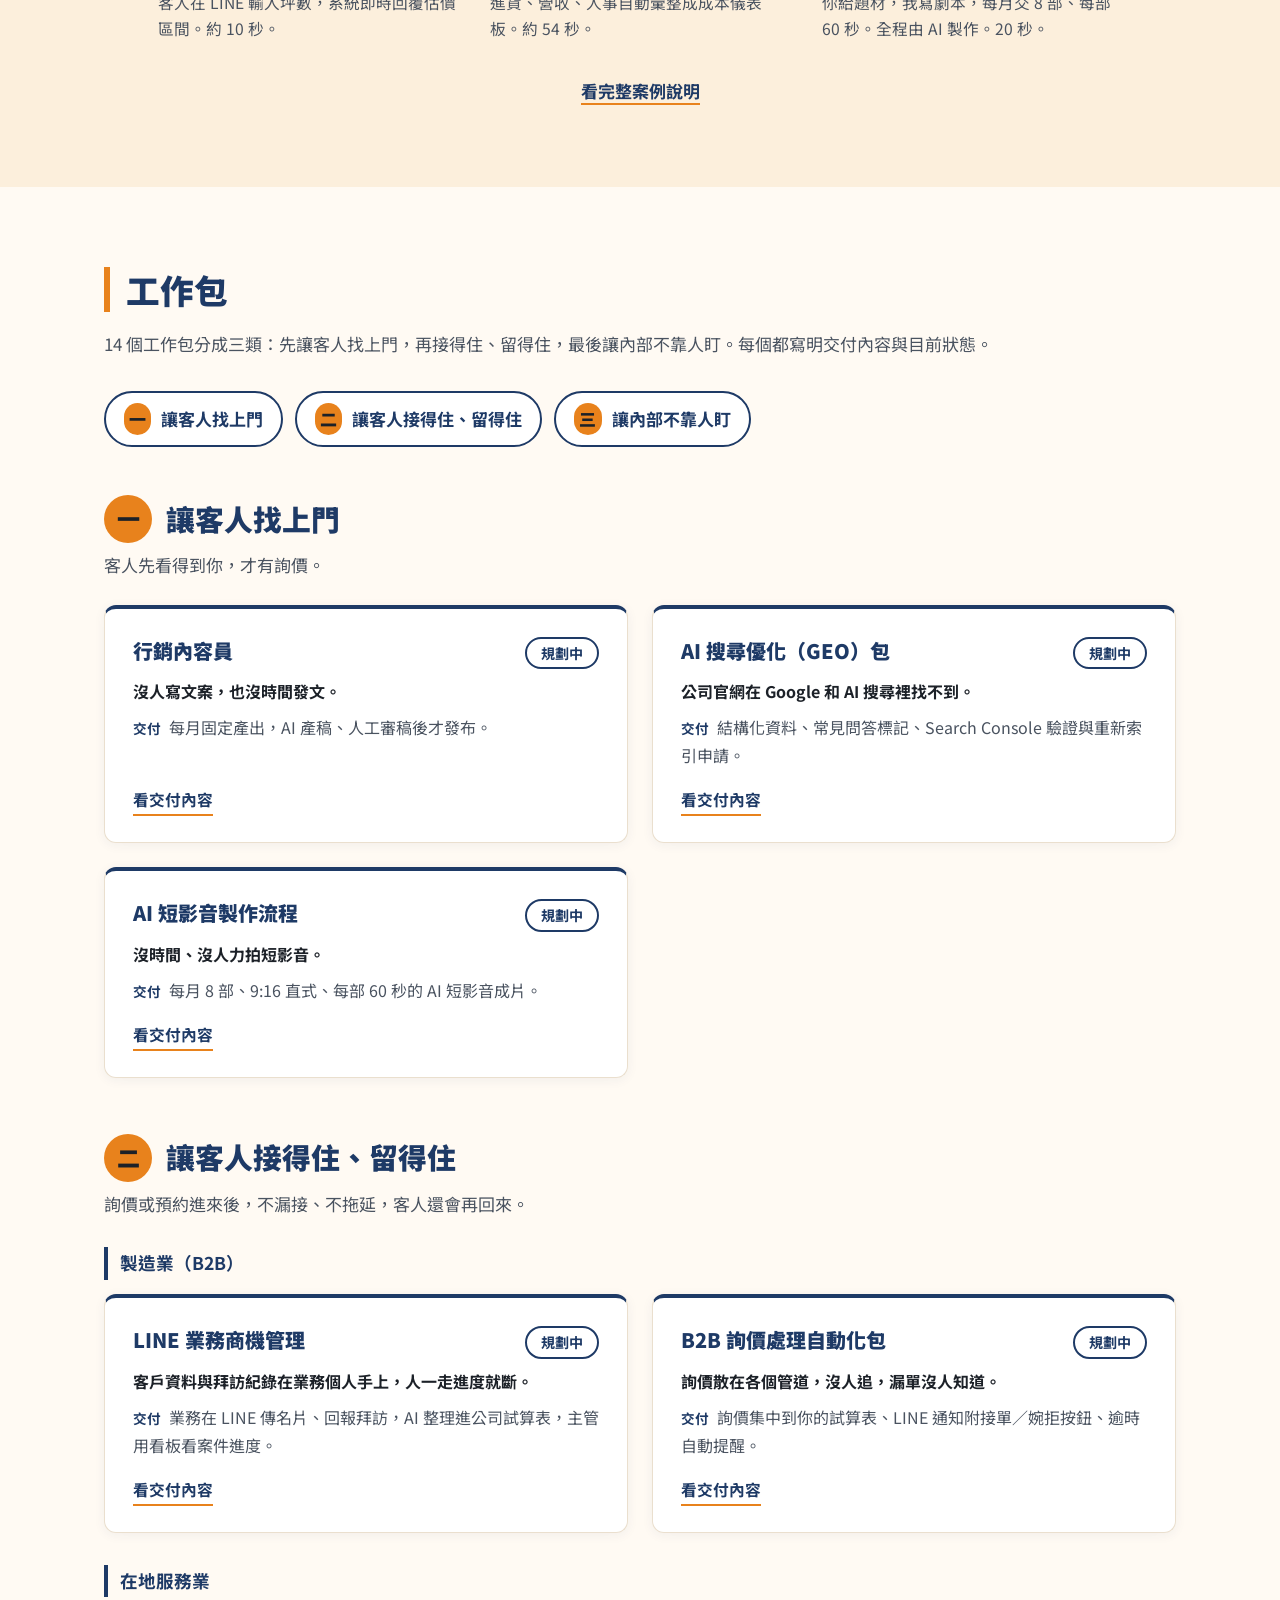
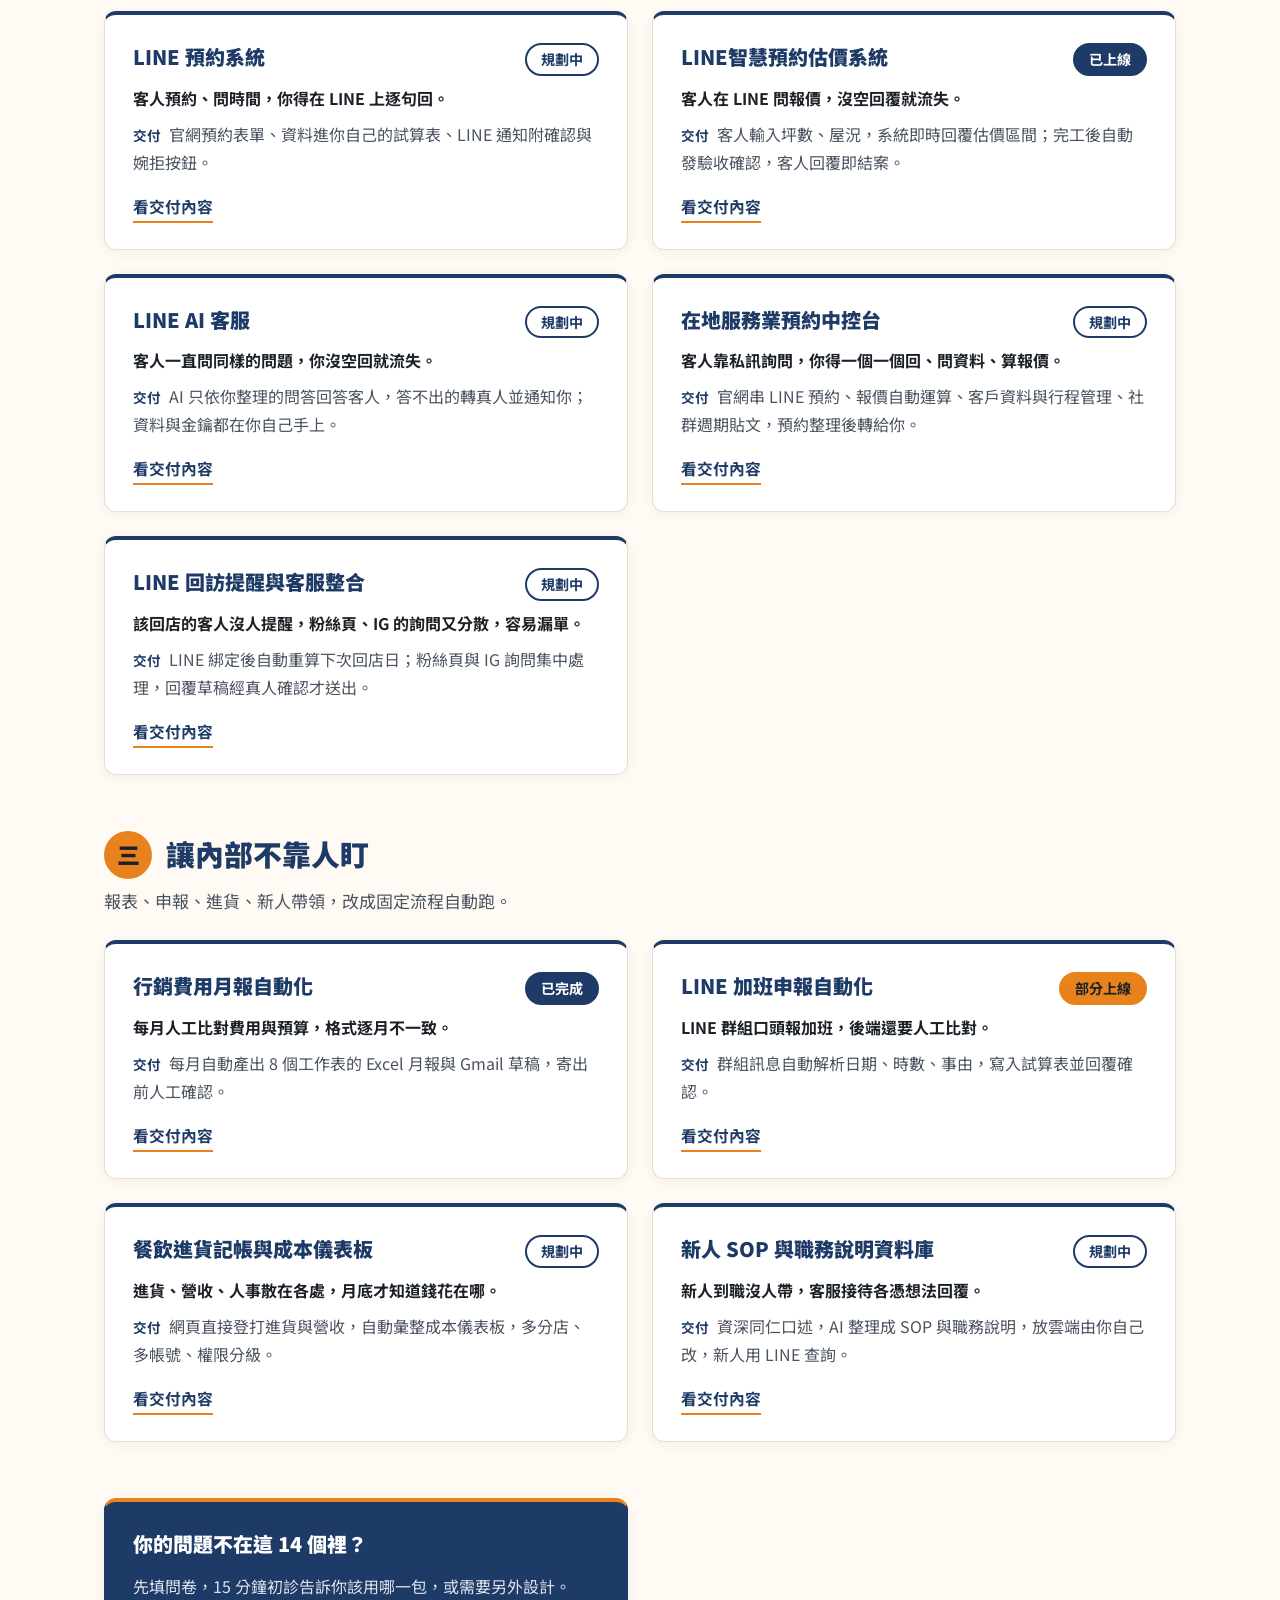
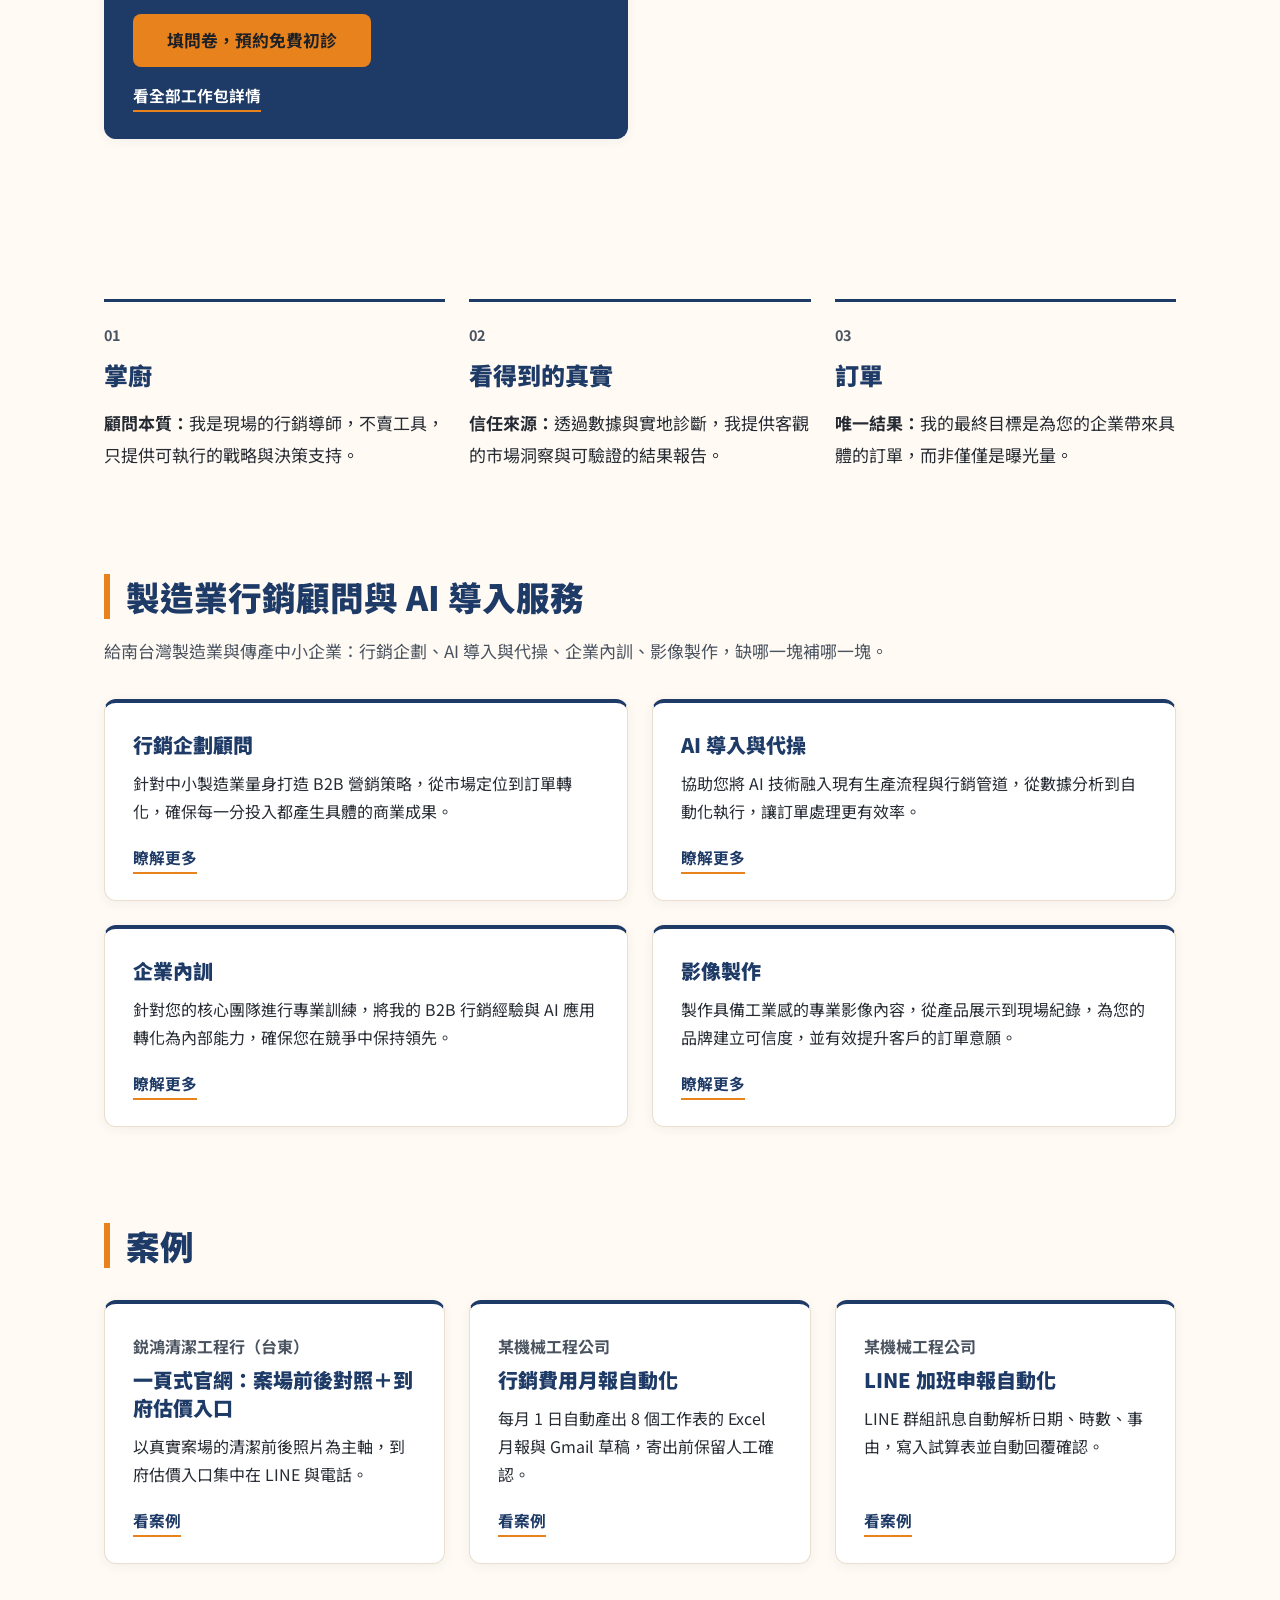
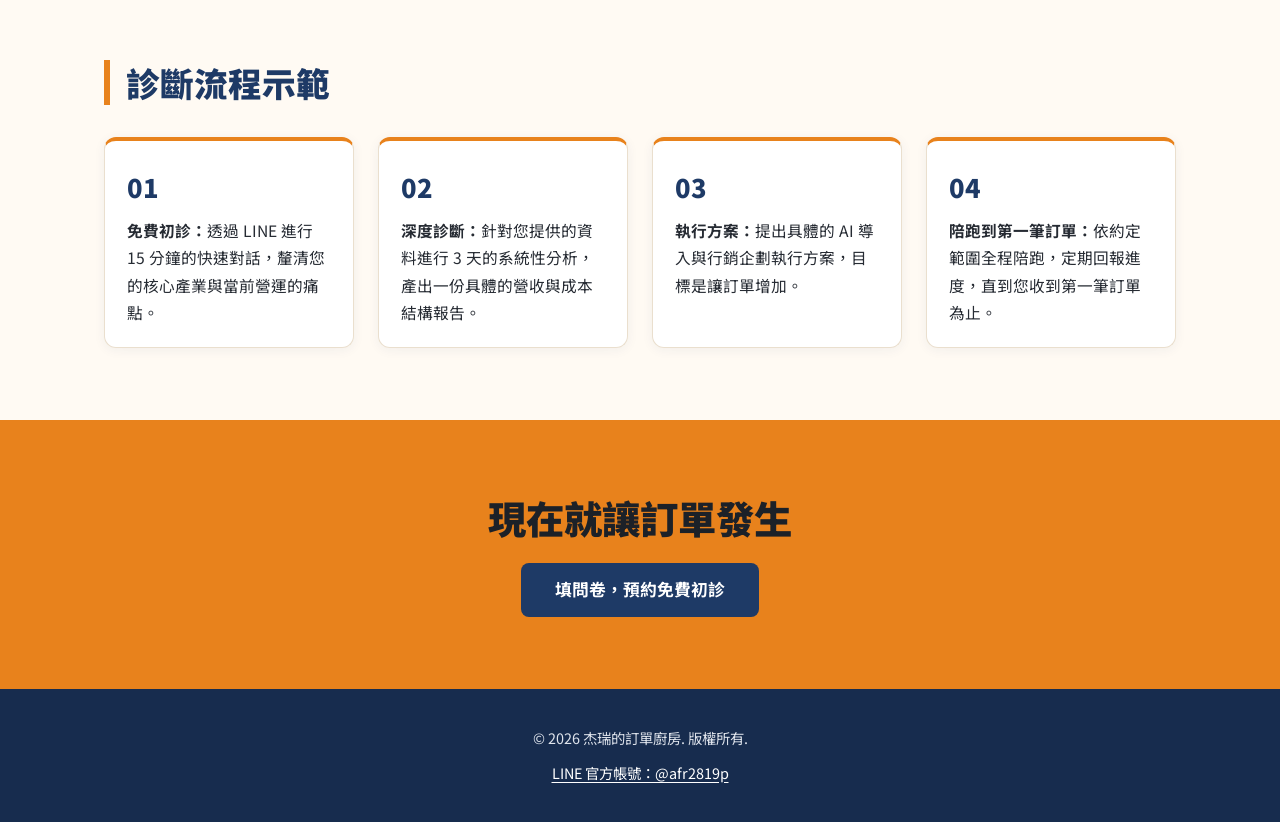
==== commit e9bc9b04: "工作包頁新增 LINE AI 客服、LINE 業務商機管理（規劃中，不放價格），工作包數量 12 改 14 Co-Authored-By: Claude Sonnet 5.5 <noreply@ant" ====
--- a/index.html
+++ b/index.html
@@ -73,7 +73,7 @@
       <p class="sub">行銷 × AI 導入顧問｜專治南台灣製造業的接單斷層</p>
       <ul class="stats">
         <li><span class="num">15 分鐘</span><span class="lab">免費初診，先驗食材再談菜單</span></li>
-        <li><span class="num">12 個</span><span class="lab">工作包，缺哪一塊補哪一塊</span></li>
+        <li><span class="num">14 個</span><span class="lab">工作包，缺哪一塊補哪一塊</span></li>
         <li><span class="num">第 1 筆</span><span class="lab">陪跑到第一筆訂單</span></li>
       </ul>
       <a class="btn" href="intake/" rel="noopener">填問卷，預約免費初診</a>
@@ -128,7 +128,7 @@
 <section class="section" id="packages">
   <div class="wrap">
     <h2 class="sec-title">工作包</h2>
-    <p class="sec-lead">12 個工作包分成三類：先讓客人找上門，再接得住、留得住，最後讓內部不靠人盯。每個都寫明交付內容與目前狀態。</p>
+    <p class="sec-lead">14 個工作包分成三類：先讓客人找上門，再接得住、留得住，最後讓內部不靠人盯。每個都寫明交付內容與目前狀態。</p>
     <ul class="cat-nav" aria-label="工作包分類"><li><a href="#home-cat-find"><span>一</span>讓客人找上門</a></li><li><a href="#home-cat-catch"><span>二</span>讓客人接得住、留得住</a></li><li><a href="#home-cat-inside"><span>三</span>讓內部不靠人盯</a></li></ul>
     <div class="pk-group" id="home-cat-find">
       <h3 class="pk-group-title"><span class="pk-no">一</span>讓客人找上門</h3>
@@ -160,6 +160,12 @@
       <h4 class="pk-sub">製造業（B2B）</h4>
       <div class="grid grid-2">
       <article class="card pk">
+        <div class="pk-head"><h3>LINE 業務商機管理</h3><span class="status s-plan">規劃中</span></div>
+        <p class="pk-pain">客戶資料與拜訪紀錄在業務個人手上，人一走進度就斷。</p>
+        <p class="pk-out"><span>交付</span>業務在 LINE 傳名片、回報拜訪，AI 整理進公司試算表，主管用看板看案件進度。</p>
+        <a class="more" href="packages/#pkg-crm">看交付內容</a>
+      </article>
+      <article class="card pk">
         <div class="pk-head"><h3>B2B 詢價處理自動化包</h3><span class="status s-plan">規劃中</span></div>
         <p class="pk-pain">詢價散在各個管道，沒人追，漏單沒人知道。</p>
         <p class="pk-out"><span>交付</span>詢價集中到你的試算表、LINE 通知附接單／婉拒按鈕、逾時自動提醒。</p>
@@ -181,6 +187,12 @@
         <a class="more" href="packages/#pkg-line-quote">看交付內容</a>
       </article>
       <article class="card pk">
+        <div class="pk-head"><h3>LINE AI 客服</h3><span class="status s-plan">規劃中</span></div>
+        <p class="pk-pain">客人一直問同樣的問題，你沒空回就流失。</p>
+        <p class="pk-out"><span>交付</span>AI 只依你整理的問答回答客人，答不出的轉真人並通知你；資料與金鑰都在你自己手上。</p>
+        <a class="more" href="packages/#pkg-ai-cs">看交付內容</a>
+      </article>
+      <article class="card pk">
         <div class="pk-head"><h3>在地服務業預約中控台</h3><span class="status s-plan">規劃中</span></div>
         <p class="pk-pain">客人靠私訊詢問，你得一個一個回、問資料、算報價。</p>
         <p class="pk-out"><span>交付</span>官網串 LINE 預約、報價自動運算、客戶資料與行程管理、社群週期貼文，預約整理後轉給你。</p>
@@ -226,7 +238,7 @@
     </div>
     <div class="grid grid-2 pk-end">
       <article class="card pk pk-all">
-        <h3>你的問題不在這 12 個裡？</h3>
+        <h3>你的問題不在這 14 個裡？</h3>
         <p>先填問卷，15 分鐘初診告訴你該用哪一包，或需要另外設計。</p>
         <a class="btn" href="intake/" rel="noopener">填問卷，預約免費初診</a>
         <a class="more-dark" href="packages/">看全部工作包詳情</a>
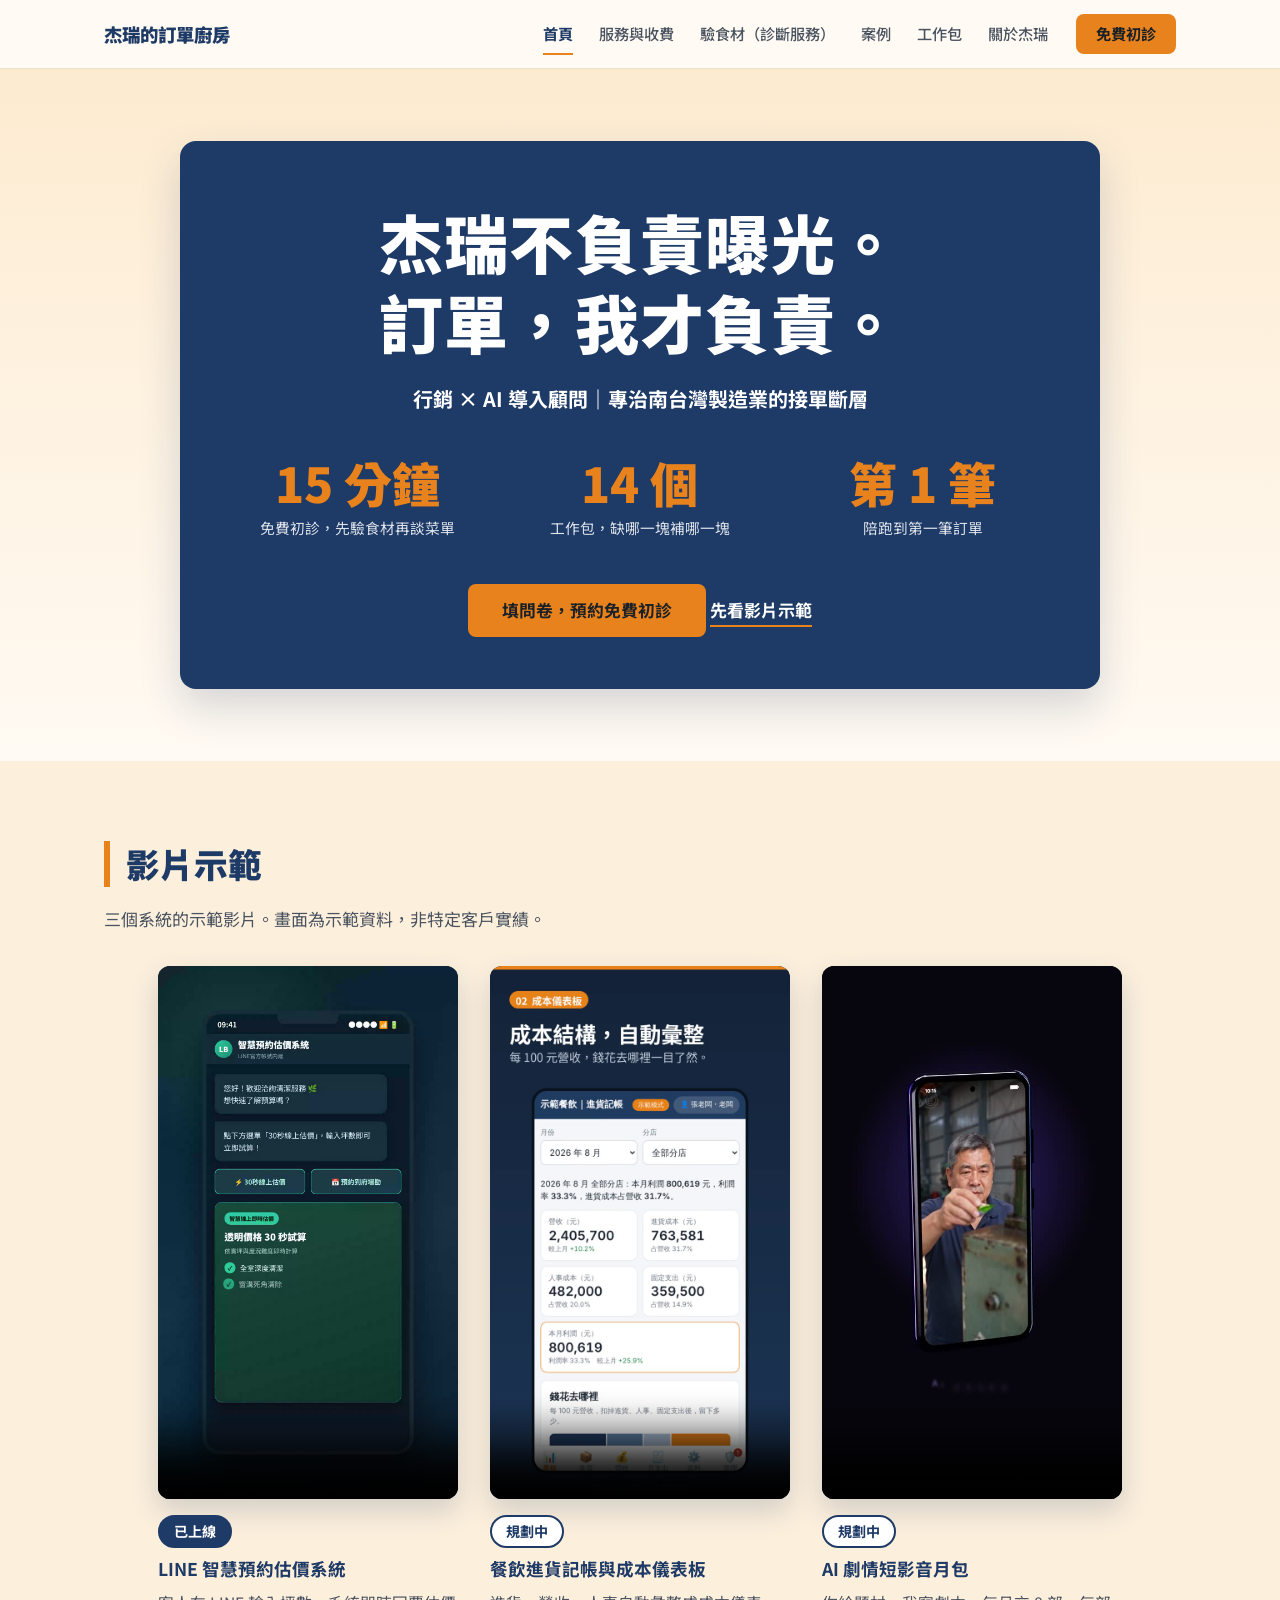
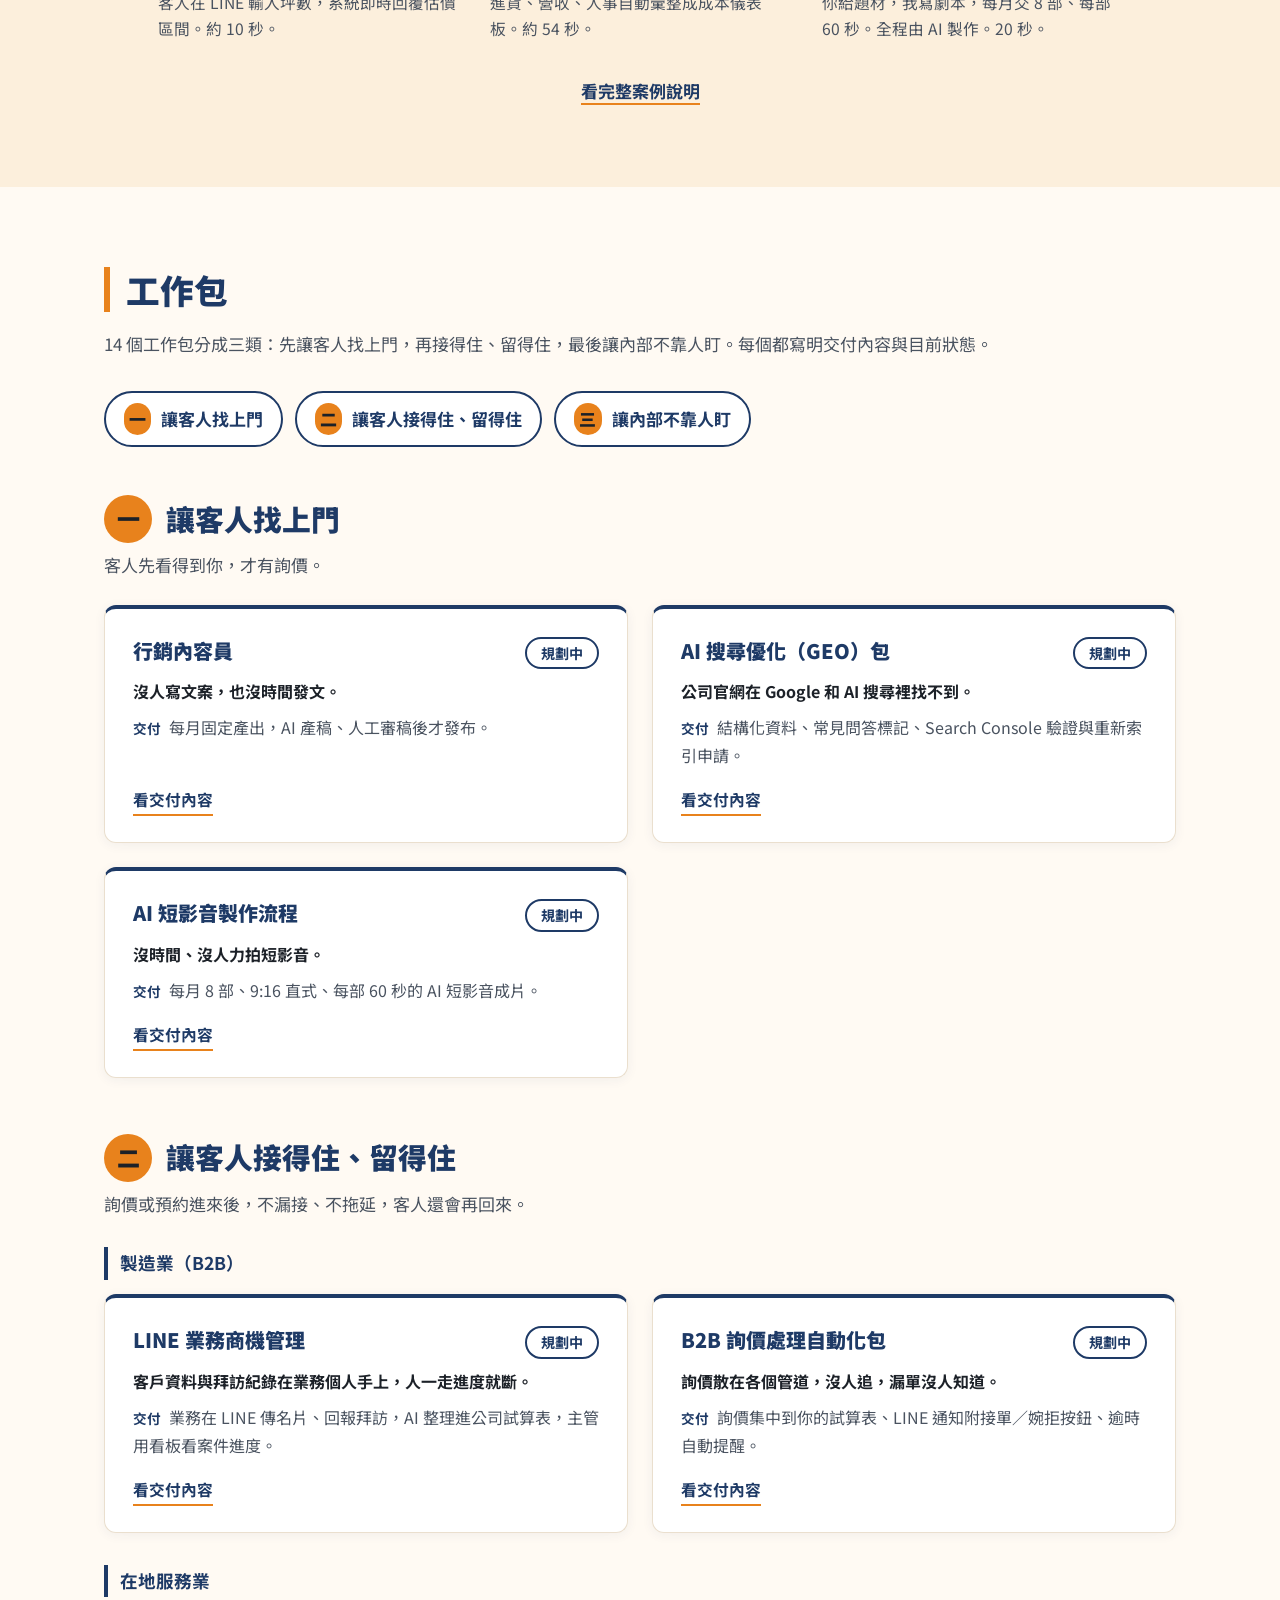
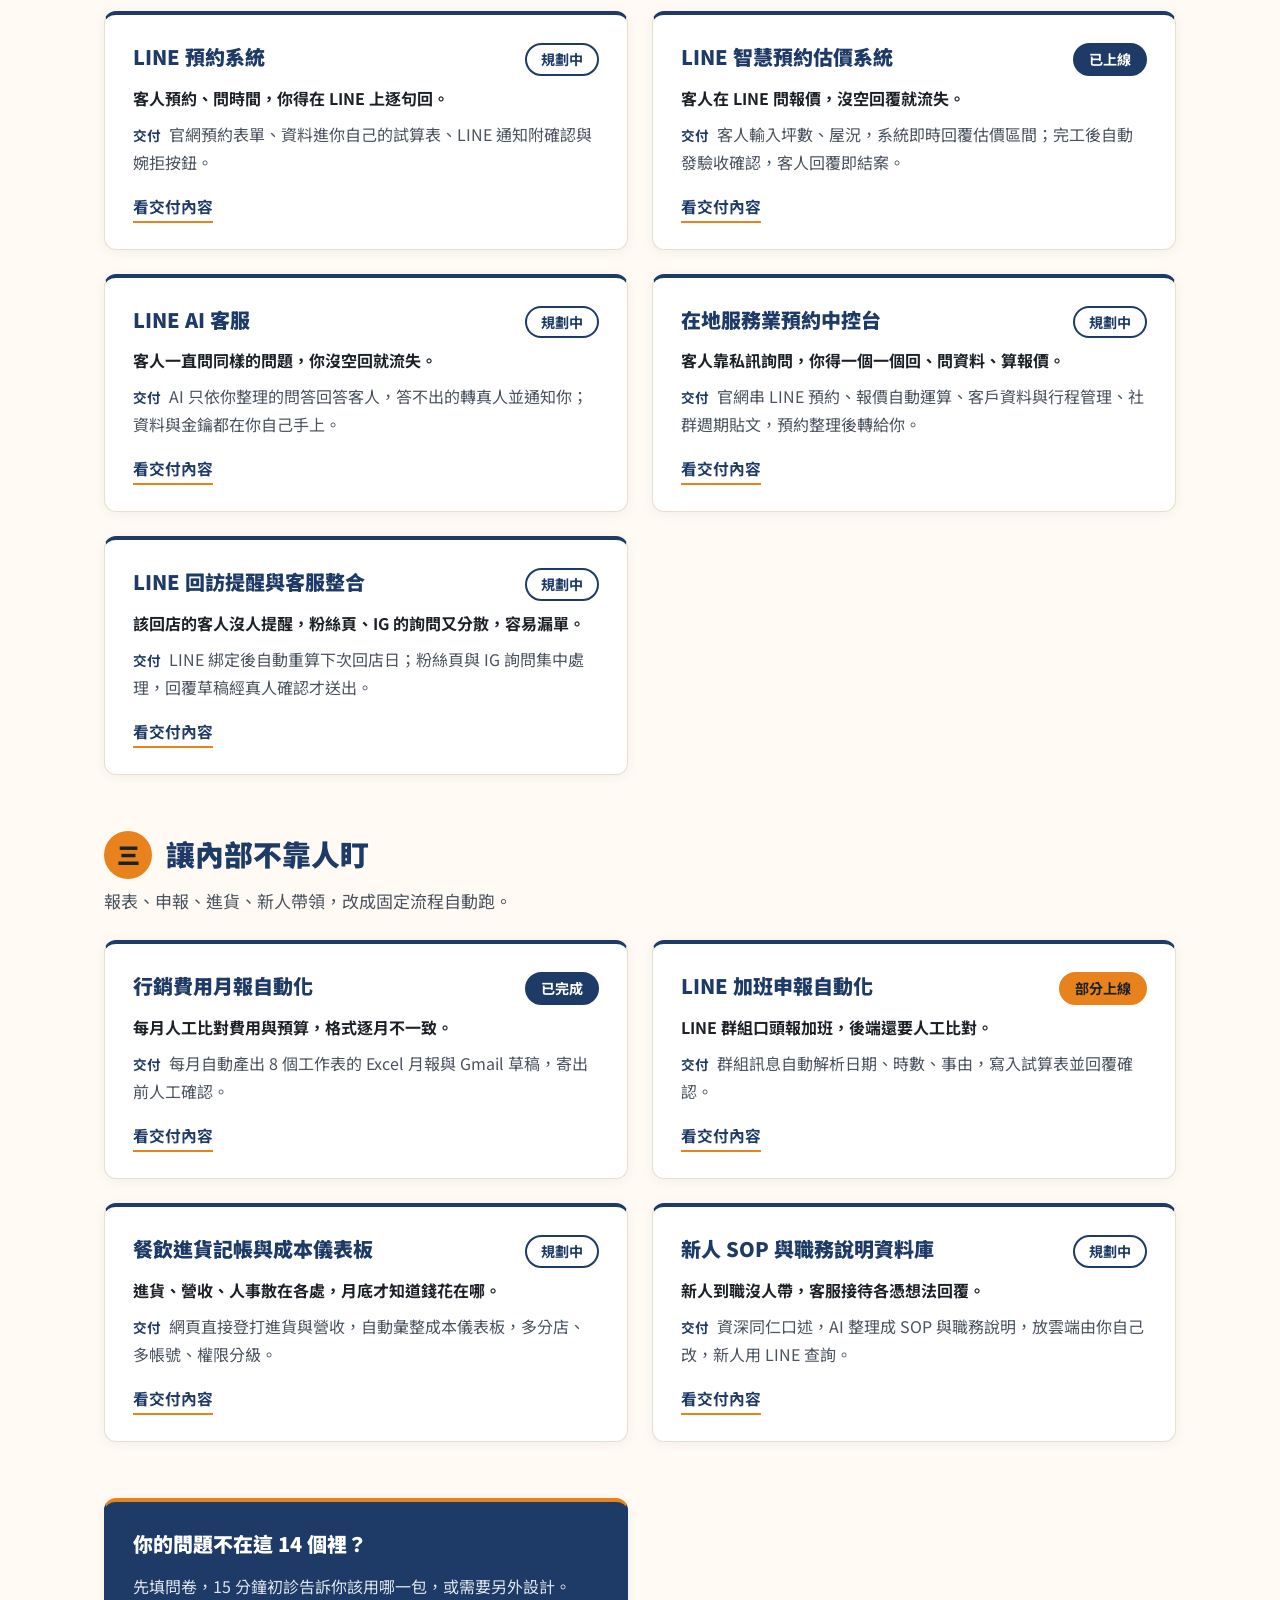
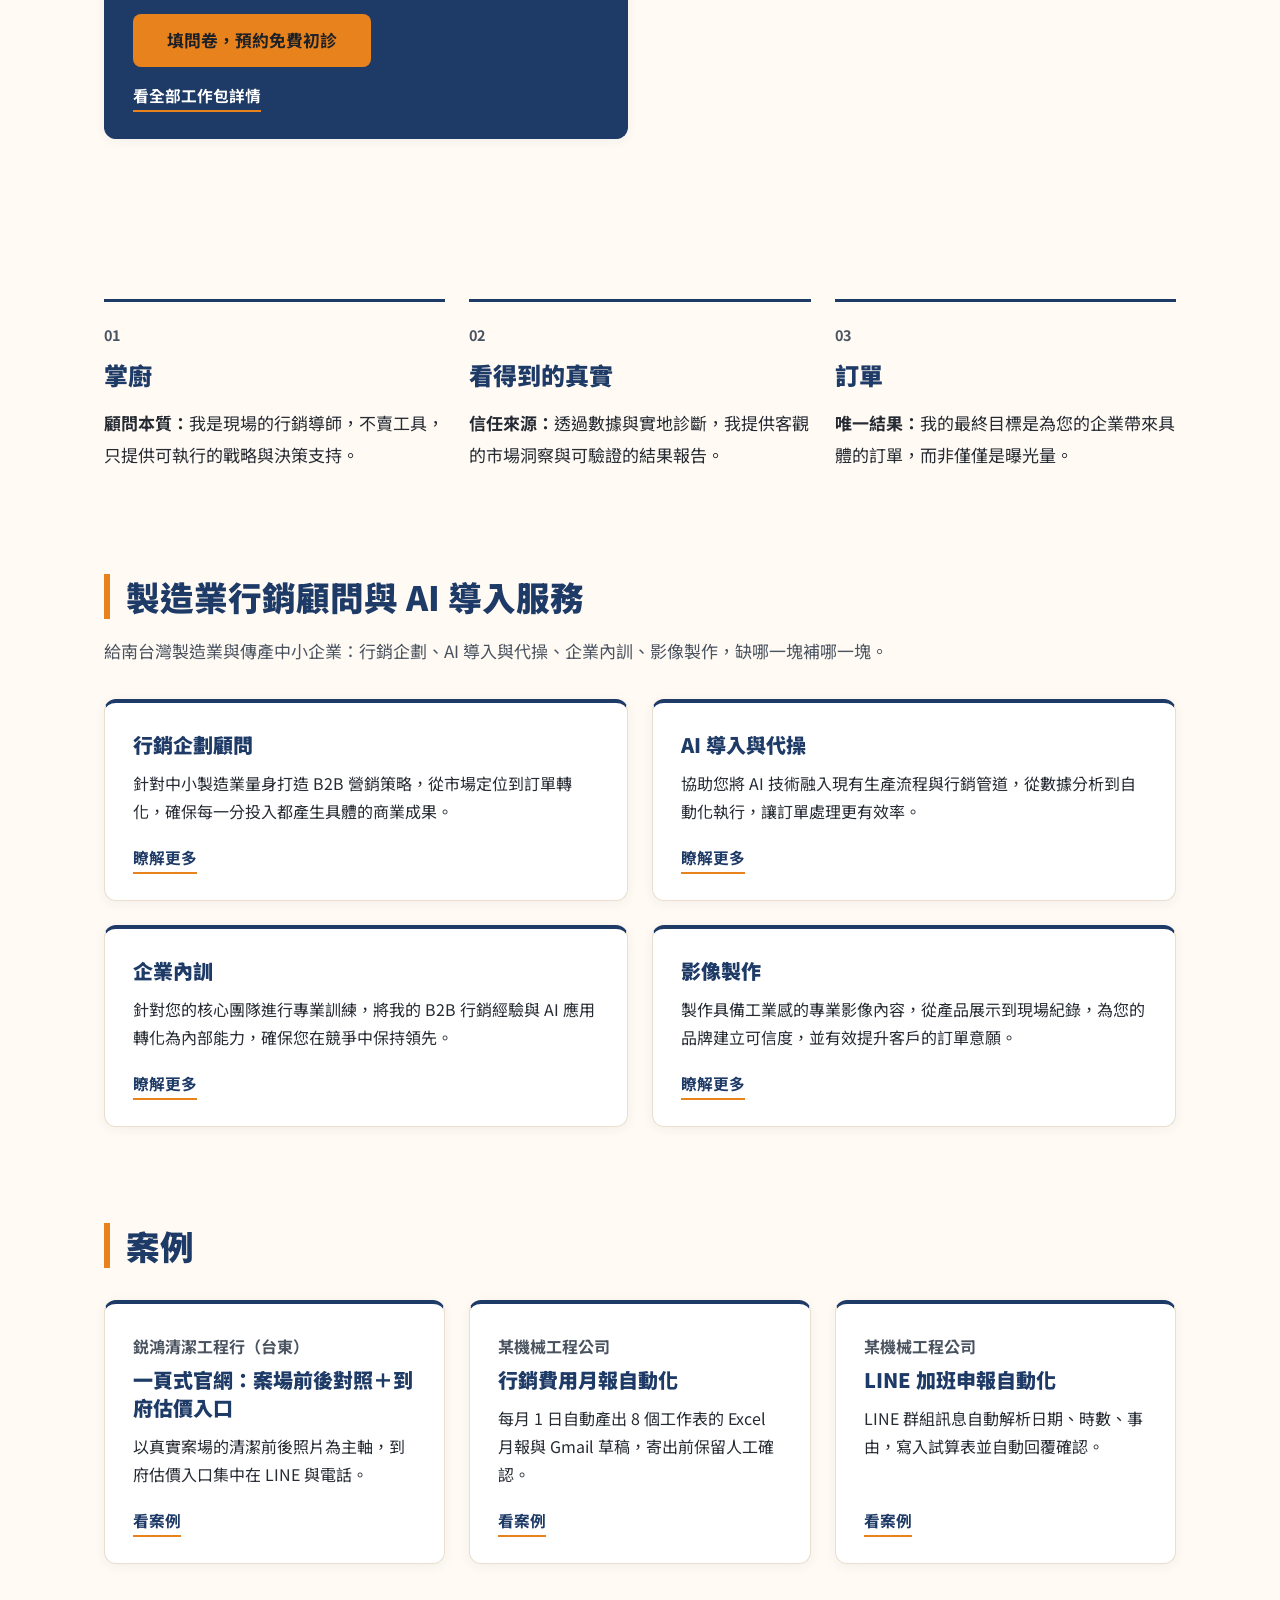
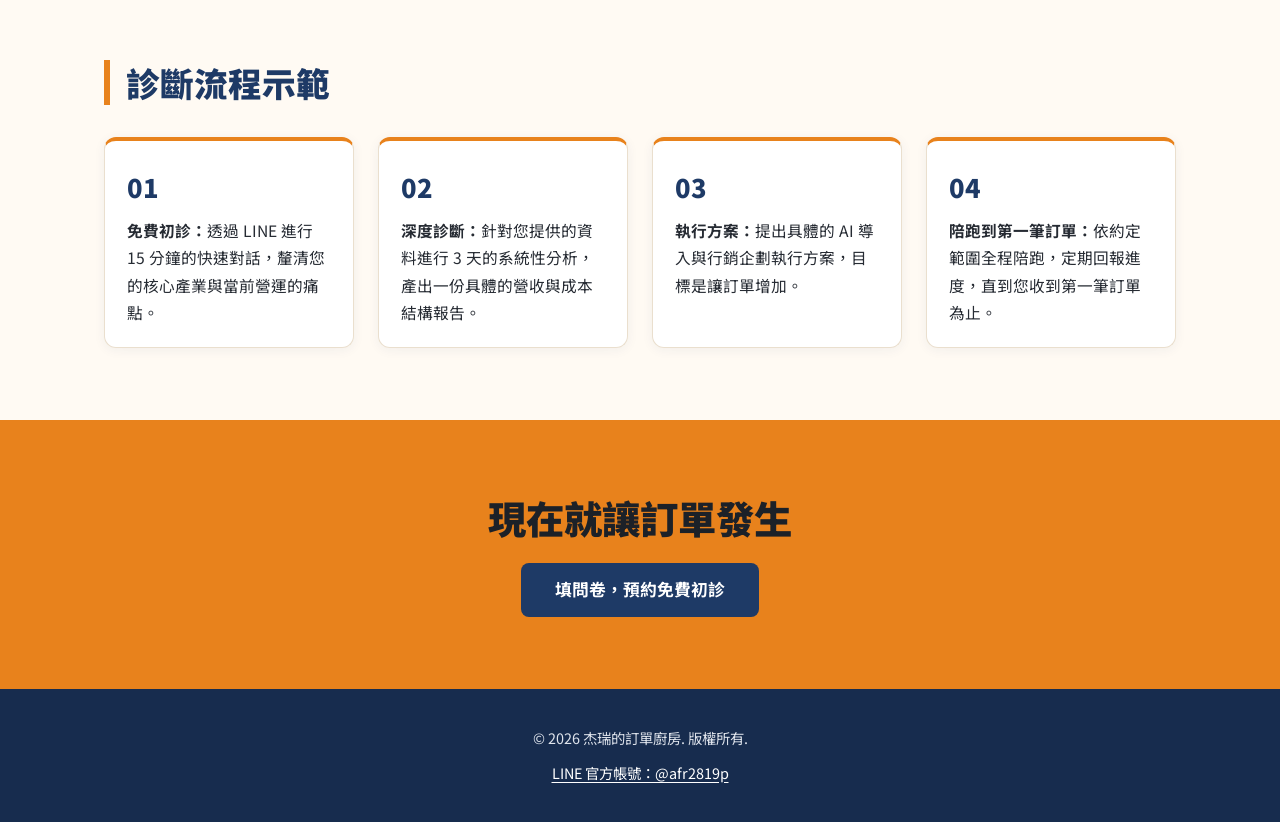
==== commit 61a4a284: "首頁：影片示範說明改「三個系統」，LINE 智慧預約估價系統補空格 Co-Authored-By: Claude Sonnet 5.5 <noreply@anthropic.com> Claude-S" ====
--- a/index.html
+++ b/index.html
@@ -85,7 +85,7 @@
 <section class="section section-alt" id="demo">
   <div class="wrap">
     <h2 class="sec-title">影片示範</h2>
-    <p class="sec-lead">三個工作包的示範影片。畫面為示範資料，非特定客戶實績。</p>
+    <p class="sec-lead">三個系統的示範影片。畫面為示範資料，非特定客戶實績。</p>
     <div class="demo-grid">
       <figure class="demo">
         <video class="case-video" controls preload="none" playsinline poster="assets/video/line-quote-demo-poster.jpg" aria-label="LINE 智慧預約估價系統示範影片，約 10 秒">
@@ -181,7 +181,7 @@
         <a class="more" href="packages/#pkg-booking">看交付內容</a>
       </article>
       <article class="card pk">
-        <div class="pk-head"><h3>LINE智慧預約估價系統</h3><span class="status s-done">已上線</span></div>
+        <div class="pk-head"><h3>LINE 智慧預約估價系統</h3><span class="status s-done">已上線</span></div>
         <p class="pk-pain">客人在 LINE 問報價，沒空回覆就流失。</p>
         <p class="pk-out"><span>交付</span>客人輸入坪數、屋況，系統即時回覆估價區間；完工後自動發驗收確認，客人回覆即結案。</p>
         <a class="more" href="packages/#pkg-line-quote">看交付內容</a>
